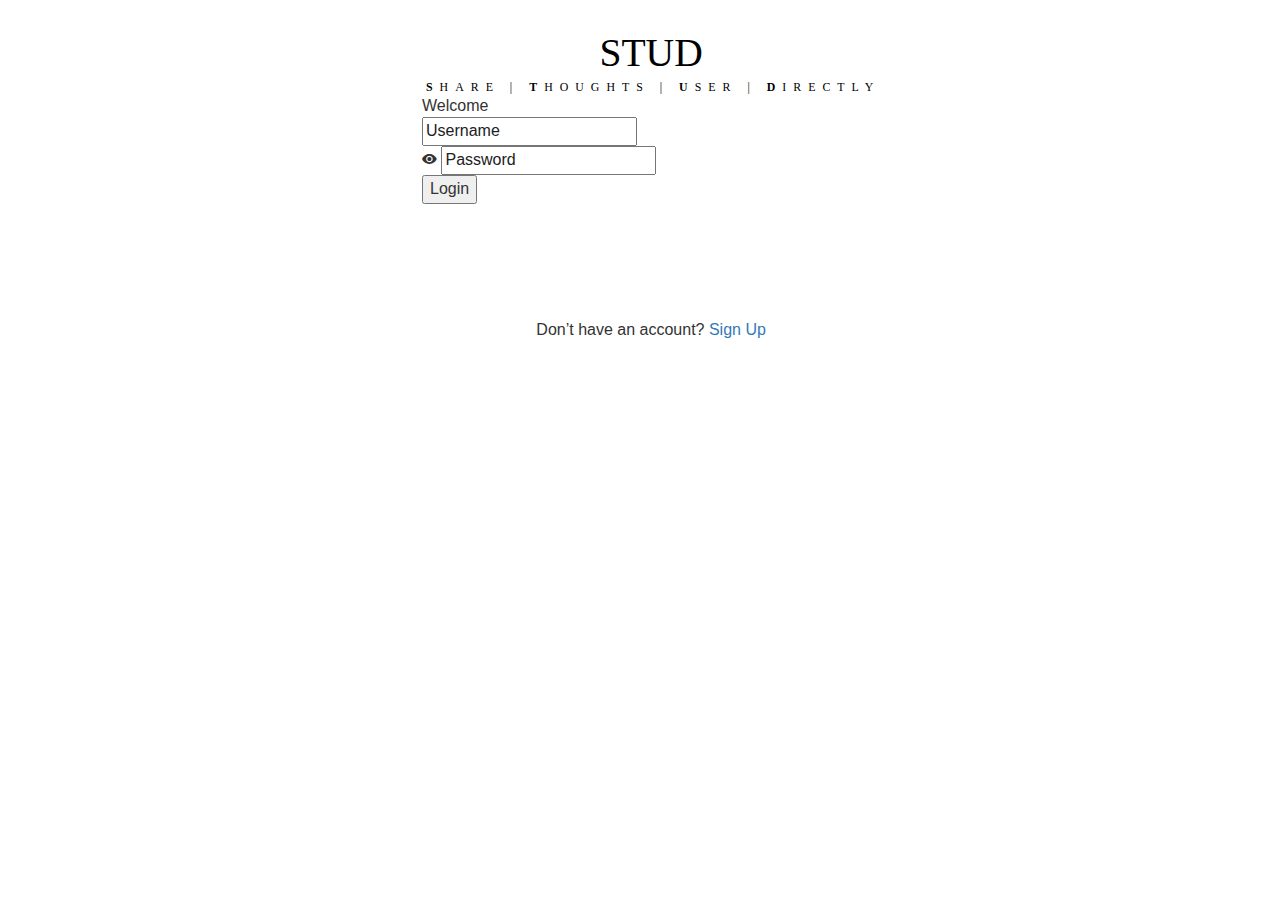
==== index.html @ 96d5c334 "functinality have been made except request handling and chatting" ====
<!DOCTYPE html>
<html lang="en">
<head>
<title>STUD | APPOITMENT | 2019</title>
<meta charset="UTF-8">
<meta name="viewport" content="width=device-width, initial-scale=1">
<link href="css/bootstrap.css" rel="stylesheet" type="text/css" media="all" />
<link href="css/style.css" rel="stylesheet" type="text/css" media="all" />
<link href="css/fasthover.css" rel="stylesheet" type="text/css" media="all" />
<link href="css/popuo-box.css" rel="stylesheet" type="text/css" media="all" />
<link rel="icon" type="image/png" href="images/icons/favicon.ico"/>
<link rel="stylesheet" type="text/css" href="vendor/bootstrap/css/bootstrap.min.css">
<link rel="stylesheet" type="text/css" href="fonts/font-awesome-4.7.0/css/font-awesome.min.css">
<link rel="stylesheet" type="text/css" href="fonts/iconic/css/material-design-iconic-font.min.css">
<link rel="stylesheet" type="text/css" href="vendor/animate/animate.css">
<link rel="stylesheet" type="text/css" href="vendor/css-hamburgers/hamburgers.min.css">
<link rel="stylesheet" type="text/css" href="vendor/animsition/css/animsition.min.css">
<link rel="stylesheet" type="text/css" href="vendor/select2/select2.min.css">
<link rel="stylesheet" type="text/css" href="vendor/daterangepicker/daterangepicker.css">
<link rel="stylesheet" type="text/css" href="css/util.css">
<link rel="stylesheet" type="text/css" href="css/main.css">
</head>
<body>
<div class="header" id="home1">
        <div class="container">
            <div class="w3l_logo">
                <h1 style="text-align: center;"><a href="index.html">STUD<br><span ><b>S</b>HARE | <b>T</b>HOUGHTS | <b>U</b>SER | <b>D</b>IRECTLY</span></a></h1>
	
	<div class="limiter">
		<div class="container-login100">
			<div class="wrap-login100">
				<form class="login100-form validate-form" action="process.php" method="post">
					<span class="login100-form-title p-b-26">
						Welcome
					</span>				
					<div class="wrap-input100 validate-input" >
						<input placeholder="Username" class="input100" type="text" name="u_name">
						
					</div>
					<div class="wrap-input100 validate-input" data-validate="Enter password">
						<span class="btn-show-pass">
							<i class="zmdi zmdi-eye"></i>
						</span>
						<input placeholder="Password" class="input100" type="password" name="password">
						
					</div>
					<div class="container-login100-form-btn">
						<div class="wrap-login100-form-btn">
							<div class="login100-form-bgbtn"></div>
							<button class="login100-form-btn">
								Login
							</button>
						</div>
					</div>
					
					<div class="text-center p-t-115">
						<span class="txt1">
							Don’t have an account?
						</span>

						<a class="txt2" href="register.php">
							Sign Up
						</a>
					</div>
				</form>
			</div>
		</div>
	</div>
	<div id="dropDownSelect1"></div>
	<script src="vendor/jquery/jquery-3.2.1.min.js"></script>
	<script src="vendor/animsition/js/animsition.min.js"></script>
    <script src="vendor/bootstrap/js/popper.js"></script>
	<script src="vendor/bootstrap/js/bootstrap.min.js"></script>
	<script src="vendor/select2/select2.min.js"></script>
	<script src="vendor/daterangepicker/moment.min.js"></script>
	<script src="vendor/daterangepicker/daterangepicker.js"></script>
	<script src="vendor/countdowntime/countdowntime.js"></script>
	<script src="js/main.js"></script>
</div></div></div>
</body>
</html>
---- css/style.css ----
/*--
Author: W3layouts
Author URL: http://w3layouts.com
License: Creative Commons Attribution 3.0 Unported
License URL: http://creativecommons.org/licenses/by/3.0/
--*/
html, body{
    font-size: 100%;
	background:	#fff;
	font-family:'Open Sans', sans-serif;
}
p{
	margin:0;
	font-size:14px;
}
h1,h2,h3,h4,h5,h6{
	font-family: 'Glegoo', serif;
	margin:0;
}
ul,label{
	margin:0;
	padding:0;
}
body a:hover{
	text-decoration:none;
}
/*-- header --*/
input[type="submit"],.panel-body ul li a,.checkout-right-basket a,.additional_info_sub_grid_right a,.panel_bottom li a,.panel-title a,.breadcrumb_dress ul li a,.multi-column-dropdown li a,.footer-copy p a,.w3_footer_grid ul li a,.agileinfo_banner_bottom1_grid_left a,.navbar-default .navbar-nav > li > a,.simpleCart_shelfItem p a,.agile_ecommerce_tab_left h5 a,.w3_hs_bottom ul li a,.team-bottom a{
	transition:.5s ease-in-out;
	-webkit-transition:.5s ease-in-out;
	-moz-transition:.5s ease-in-out;
	-o-transition:.5s ease-in-out;
}
.header {
    padding: 2em 0 0;
}
.w3l_login{
	float:left;
}
.w3l_logo{
	float:left;
	margin-left:22em;
}
.w3l_logo h1 a{
	font-size:1.1em;
	color:#000;
	text-decoration:none;
}
.w3l_logo h1 a span {
    display: block;
    font-size: .3em;
    text-transform: capitalize;
    letter-spacing: 7px;
    padding-left: 4px;
    text-align: center;
    margin-top: 0.5em;
}
.w3l_login a {
    font-size: .8em;
    color: #3c43a4;
    width: 50px;
    height: 50px;
    display: block;
    text-align: center;
    border: 1px solid #3c43a4;
	margin-top: 0.5em;
}
.w3l_login a span{
	top:1.3em;
}
a.act {
    color:#ff5063 !important;
}
/*-- search --*/
.search{
	position: relative;
    display: inline-block;
    float: left;
    margin:0.8em 0 0 8em;
}
label.icon-search {
    color: #212121;
	cursor: pointer;
}
.search_form{
	position:absolute;
	z-index:9999;
	right:0;
	top:15px;
	overflow: hidden;
	width: 20px;
	height:0px;
	background:#212121;
	transition: height 0.2s ease-out 0.5s , top 0.2s ease-out 0.5s, padding 0.2s ease-out 0.5s, width 0.3s ease-out 0.2s;
	-webkit-transition: height 0.2s ease-out 0.5s , top 0.2s ease-out 0.5s, padding 0.2s ease-out 0.5s, width 0.3s ease-out 0.2s;
}
.search_form form{
	opacity:0;
	transition:all 0.3s ease-out;
	-webkit-transition:all 0.3s ease-out;
}
.search_form input[type='text']{
	width: 380px;
    padding: 10px;
    outline: none;
    font-size: 14px;
    color:#fff;
    border: 1px solid #999;
    background: none;
}
.search_form input[type='text']::-webkit-input-placeholder{
	color:#fff !important;
}
.search_form input[type='submit']{
    outline: none;
    background: none;
    display: inline-block;
    color: #fff;
    font-size: 14px;
    border: 1px solid #999;
    text-transform: uppercase;
    padding: 10px 28px;
}
.search_form input[type='submit']:hover{
	background:#fff;
	border:1px solid #fff;
	color:#212121;
}
.search_box{
	visibility: hidden;
}
.search_box:checked~.search_form{
    width: 500px;
    height: 62px;
    padding: 10px;
    top: 44px;
	transition: height 0.2s ease-out, top 0.2s ease-out, padding 0.2s ease-out, 0.3s width ease-out 0.2s;
	-webkit-transition: height 0.2s ease-out, top 0.2s ease-out, padding 0.2s ease-out, 0.3s width ease-out 0.2s;
}
.search_box:checked~.search_form form{
	opacity:1;
	transition:0.3s all ease-out 0.5s;
	-webkit-transition:0.3s all ease-out 0.5s;
}
label.icon-search span {
    color: #ff5063;
    border: 1px solid;
    padding: .6em;
}
/*-- //search --*/
.box_1 {
	float: right;
	margin-top: 10px;
}
.box_1 a {
  color:#3c43a4;
  font-size: 1em;
  margin: 0;
}
.total {
  display: inline-block;
  vertical-align: middle;
}
.box_1 a img {
  margin: 3px 0 0 0px;
}
.box_1 p {
	margin: 0;
    color: #999;
    font-size: 14px;
}
a.simpleCart_empty {
	color:#212121;
    font-size: 13px;
    text-decoration: none;
    text-align: right;
    display: block;
}
.w3view-cart {
    background: #ff5063;
    border: none;
    -o-border-radius: 7%;
    -ms-border-radius: 7%;
    -moz-border-radius: 7%;
    -webkit-border-radius: 7%;
    border-radius: 7%;
    width: 50px;
    height: 44px;
    text-align: center;
    outline: none;
    position: fixed;
    right: 14%;
	z-index: 999
}
.w3view-cart i.fa {
    font-size: 1.8em;
    color: #ffffff;
    vertical-align: middle;
}
/*-- //header --*/ 
/*-- cart-css --*/ 
#w3lssbmincart form {
    position: relative;
    padding: 1em;
    background: #fbfbfb;
	-webkit-border-radius: 4px;
	-moz-border-radius: 4px;
	-o-border-radius: 4px;
	-ms-border-radius: 4px;
    border-radius: 4px;
    color: #333;
	-webkit-box-shadow: 0px 0px 5px 2px #9a9a9a;
	-moz-box-shadow: 0px 0px 5px 2px #9a9a9a;
	-o-box-shadow: 0px 0px 5px 2px #9a9a9a;
	-ms-box-shadow: 0px 0px 5px 2px #9a9a9a;
    box-shadow: 0px 0px 5px 2px #9a9a9a;
}
#w3lssbmincart form  ul {
    overflow-y: scroll;
    max-height: 300px;
}
#w3lssbmincart {
    display: none;
    position: fixed;
    left: 68%;
    top:16%;
	width: 420px;
} 
.sbmincart-showing #w3lssbmincart {
    display: block;
    z-index: 9999; 
    -webkit-animation: zoomIn .3s ease;
	-moz-animation: zoomIn .3s ease;
	-o-animation: zoomIn .3s ease;
	-ms-animation: zoomIn .3s ease;
	animation: zoomIn .3s ease;
}
#w3lssbmincart form.sbmincart-empty {    font-size: 16px;    font-weight: bold;}
#w3lssbmincart ul {    clear: both;    float: left;    width: 100%;    margin: 5px 0 20px;    padding: 1em;    list-style-type: none;    background: #fff;    border: 1px solid #ccc;    border-radius: 4px;    box-shadow: 1px 1px 3px rgba(0, 0, 0, 0.2);}
#w3lssbmincart .sbmincart-empty ul {    display: none;}
#w3lssbmincart .sbmincart-closer {
    float: right;
    margin:-8px -10px 0;
    padding: 0 10px;
    background: 0;
    border: 0;
    font-size: 25px;
    cursor: pointer;
    font-weight: bold;
    outline: none;
}
#w3lssbmincart .sbmincart-item {
    clear: left;
    padding: 7px 0;
    min-height: 35px;
	font-size: 0.85em;
}
#w3lssbmincart .sbmincart-item + .sbmincart-item {    border-top: 1px solid #f2f2f2;}
#w3lssbmincart .sbmincart-item a {    color: #333;    text-decoration: none;}
#w3lssbmincart .sbmincart-details-name {    float: left;    width: 62%;}
#w3lssbmincart .sbmincart-details-quantity {    float: left;    width: 15%;}
#w3lssbmincart .sbmincart-details-remove {    float: left;    width: 7%;}
#w3lssbmincart .sbmincart-details-price {    float: left;    width: 16%;    text-align: right;}
#w3lssbmincart .sbmincart-attributes {
    margin: 0;
    padding: 0;
    background: transparent;
    border: 0;
    border-radius: 0;
    box-shadow: none;
    color: #999;
    font-size: 12px;
    line-height: 22px;
    overflow: inherit;
    height: inherit;
}
#w3lssbmincart .sbmincart-attributes li {    display: inline;}
#w3lssbmincart .sbmincart-attributes li:after {    content: ",";}
#w3lssbmincart .sbmincart-attributes li:last-child:after {    content: "";}
#w3lssbmincart .sbmincart-quantity {    width: 30px;    height: 18px;    padding: 2px 4px;    border: 1px solid #ccc;    border-radius: 4px;    box-shadow: inset 0 1px 1px rgba(0, 0, 0, 0.075);    font-size: 13px;    text-align: right;    transition: border linear 0.2s, box-shadow linear 0.2s;    -webkit-transition: border linear 0.2s, box-shadow linear 0.2s;    -moz-transition: border linear 0.2s, box-shadow linear 0.2s;}
#w3lssbmincart .sbmincart-quantity:hover {    border-color: #0078C1;}
#w3lssbmincart .sbmincart-quantity:focus {    border-color: #0078C1;    outline: 0;    box-shadow: inset 0 1px 1px rgba(0, 0, 0, 0.075), 0 0 3px rgba(0, 120, 193, 0.4);}
#w3lssbmincart .sbmincart-remove {    width: 18px;    height: 19px;    margin: 2px 0 0;    padding: 0;    background: #b7b7b7;    border: 1px solid #a3a3a3;    border-radius: 3px;    color: #fff;    font-size: 13px;    opacity: 0.70;    cursor: pointer;}
#w3lssbmincart .sbmincart-remove:hover {    opacity: 1;}
#w3lssbmincart .sbmincart-footer {
    clear: left;
    text-align: center;
	margin-right: 1.5em;
    position: relative;
}
p.sbmincart-empty-text {
    color: #f44336;
    font-weight: 500;
}
#w3lssbmincart .sbmincart-subtotal {
    bottom: 3px;
    padding-left: 0;
    font-size: 16px;
    font-weight: bold;
    display: block;
    text-align: left;
}
#w3lssbmincart .sbmincart-submit {
    margin-right: 6px;
    padding: 0;
    border: none;
    color: #ff5063;
    background: none;
    outline: none;
    font-size: 0.9em;
    font-weight: 700;
    position: absolute;
    text-transform: uppercase;
    right: 0;
    top: 0;
} 
/* Let's get this party started */
#w3lssbmincart form  ul::-webkit-scrollbar {
    width: 5px;
} 
/* Track */
#w3lssbmincart form  ul::-webkit-scrollbar-track { 
	-webkit-box-shadow: inset 0 0 6px #999; 
	-moz-box-shadow: inset 0 0 6px #999;
	-o-box-shadow: inset 0 0 6px #999;
	-ms-box-shadow: inset 0 0 6px #999; 
	box-shadow: inset 0 0 6px #999; 
	-webkit-border-radius: 10px;
	-moz-border-radius: 10px;
	-o-border-radius: 10px;
	-ms-border-radius: 10px;
	border-radius: 10px;
} 
/* Handle */
#w3lssbmincart form  ul::-webkit-scrollbar-thumb {
    -webkit-border-radius: 10px;
	-moz-border-radius: 10px;
	-o-border-radius: 10px;
	-ms-border-radius: 10px;
    border-radius: 10px;
    background: #3c43a4; 
	-moz-box-shadow: inset 0 0 6px #3c43a4;
	-o-box-shadow: inset 0 0 6px #3c43a4; 
	-ms-box-shadow: inset 0 0 6px #3c43a4; 
    -webkit-box-shadow: inset 0 0 6px #3c43a4;
	box-shadow: inset 0 0 6px #3c43a4; 	
} 
/*-- //cart-css --*/ 
/*-- navigation --*/
.navbar-default .navbar-nav > li > a {
    color: #fff;
	-webkit-transition:.5s all;
	-moz-transition:.5s all; 
	transition:.5s all;
}
.navbar-default .navbar-nav > .active > a, .navbar-default .navbar-nav > .active > a:hover, .navbar-default .navbar-nav > .active > a:focus {
    background-color: transparent;
}
.navbar-default .navbar-collapse, .navbar-default .navbar-form {
    border: none;
}
.nav .open > a, .nav .open > a:hover, .nav .open > a:focus {
    color: #d8703f;
}
.navbar-default .navbar-nav > li > a:focus {
    color: #ff5063 !important;
}
.navbar-default {
    background: none;
    border: none;
}
.navbar-collapse {
    padding: 0;
}
ul.multi-column-dropdown h6 {
    font-size: 1.5em; 
    color:#3c43a4;
    margin: 0 0 1em;
    padding-bottom: 1em;
    border-bottom: 1px solid #E4E4E4;
    text-transform: capitalize;
}
.multi-column-dropdown li {
    list-style-type: none;
    margin: 7px 0;
}
.multi-column-dropdown li a {
    display: block;
    clear: both;
    line-height: 1.428571429;
    color: #999 !important;
    white-space: normal;
	font-weight:500 !important;
	text-decoration:none;
}
.multi-column-dropdown li a:hover{
	color:#212121 !important;
}
.multi-column-dropdown li a span {
    margin-left: 1em;
    padding: .1em .5em;
    background:#ff5063;
    color: #fff;
}
.multi-column-dropdown li a i {
    font-size: 1.1em;
    font-style: normal;
    color: #fff;
    text-transform: uppercase;
    margin: 3em 0 0;
    display: block;
    padding: .4em .5em;
    background: #3c43a4;
    text-align: center;
}
.dropdown-menu.columns-3 {
    min-width:900px;
    padding: 30px 30px;
	left: -130%;
}
.nav .open > a, .nav .open > a:hover, .nav .open > a:focus {
    background: none;
    border: none;
}
.navbar-default .navbar-nav > .open > a, .navbar-default .navbar-nav > .open > a:hover, .navbar-default .navbar-nav > .open > a:focus {
    background-color: transparent;
/*-- agileits --*/
} 
.nav > li > a:hover, .nav > li > a:focus {
    background: none;
}
.navbar-nav > li > a {
    padding: 29px 18px 0;
}
.navbar-nav > li > a {
    padding: 20px 30px;
    font-size: 14px;
    text-transform: uppercase;
    letter-spacing: 2px;
}
.navbar-default .navbar-nav > li > a:hover, .navbar-default .navbar-nav > li > a:focus {
    color:#ff5063;
}
.navbar {
    margin-bottom: 0;
	z-index: 100;
}
.navigation {
    margin: 2em 0 0;
	text-align:center;
	background:#000;
}
.navbar-nav {
    float: none;
}
.navbar-nav > li:nth-child(1) {
    margin-left: 12em;
} 
.w3ls_products_pos h4 {
    font-size: 2em;
    text-align: right;
    margin-bottom: 1em;
}
.w3ls_products_pos h4 i {
    margin: .5em 0 0;
    text-align: left;
    padding-left: 0.3em;
    color: #ff5063;
}
li.w3pages .dropdown-menu > li > a {
    color: #999;
    font-size: .9em;
    padding: 5px 25px;
	text-transform: uppercase;
}
li.w3pages ul.dropdown-menu {
    min-width: inherit;
    left: 3%;
}
li.w3pages .dropdown-menu > li > a:hover{
    color: #000; 
}
.navbar-default .navbar-nav > .open > a, .navbar-default .navbar-nav > .open > a:hover, .navbar-default .navbar-nav > .open > a:focus {
    color: #ff5063; 
}
/*-- //navigation --*/
/*-- banner --*/
.banner{
	background:url(../images/b1.jpg) no-repeat center 0px; 
	background-size:cover;
	-webkit-background-size:cover;
	-moz-background-size:cover;
	-o-background-size:cover;
	-ms-background-size:cover;
	min-height:700px;
} 
.banner.banner10{
	min-height:300px;
}
.banner.banner1,.banner.banner2,.banner.banner3{
	min-height:400px;
}
.banner1 h2,.banner10 h2{
	color: #fff;
    font-size: 3em;
    text-align: center;
    padding: 2.5em 0 0;
	text-align: left;
}
.banner.banner1{
	background:url(../images/bg1.jpg) no-repeat center;
	background-size:cover;
	-webkit-background-size:cover;
	-moz-background-size:cover;
	-o-background-size:cover;
	-ms-background-size:cover; 
}
.banner.banner2{
	background:url(../images/bg2.jpg) no-repeat center;
	background-size:cover;
	-webkit-background-size:cover;
	-moz-background-size:cover;
	-o-background-size:cover;
	-ms-background-size:cover;
}
.banner.banner3{
	background:url(../images/bg3.jpg) no-repeat center;
	background-size:cover;
	-webkit-background-size:cover;
	-moz-background-size:cover;
	-o-background-size:cover;
	-ms-background-size:cover;
}
/*-- agileits --*/ 
.banner h3{
	font-size: 2em;
    color:#fff;
    transform: rotate(-90deg);
    -webkit-transform: rotate(-90deg);
    -moz-transform: rotate(-90deg);
    -o-transform: rotate(-90deg);
    -ms-transform: rotate(-90deg);
    text-transform: uppercase;
    width: 45%;
    margin: 9em 0 0;
	padding: 1em .5em;
    background:rgba(33, 33, 33, 0.85);
}
.banner h3 span{
	display: block;
    color:#ff5063;
    margin: 1em 0 0 2em;
	position:relative;
}
.banner h3 span:after{
	content: '';
    background: #fff;
    height: 1px;
    width: 25%;
    position: absolute;
    bottom: 45%;
    left: 72%;
}
/*-- //banner --*/
/*-- banner-bottom --*/
.banner-bottom,.team,.checkout,.additional_info,.team-bottom,.single,.mail,.special-deals,.about,.faq,.typo,.new-products,.banner-bottom1,.top-brands,.mobiles,.w3l_related_products{
	padding:5em 0;
}
.modal-body iframe {
    width: 100%;
    min-height:400px;
    border: none;
}
.video-img {
    background: url(../images/2.jpg)no-repeat right center;
    -webkit-background-size: cover;
    background-size: cover;
    -moz-background-size: cover;
	-o-background-size: cover;
	-ms-background-size: cover;
	min-height: 455px;
}
.video-img a {
    display: inline-block;
    margin:11em 0em 0 12em;
	outline:none;
}
.video-img a span.glyphicon {
    font-size: 2em;
    color: #FFFFFF;
    border: 4px solid #fff;
    -webkit-border-radius: 50%;
    border-radius: 50%;
    -moz-border-radius: 50%;
    padding: 0.55em 0.7em;
    width: 80px;
    height: 80px;
}
/*--banner-modal--*/
.modal-open .modal {
    background: rgba(0, 0, 0, 0.48);
}
.modal.bnr-modal {
	padding: 0 1em !important;
}
.modal-body {
    padding:0em 2em 2em;
}
.modal-dialog {
    margin: 6em auto 0;
}
.modal-header {
    border: none;
    min-height: 2.5em;
    padding:0em 1em 0;
}
.modal button.close {
    color: #ff5063;
    opacity: 1;
    font-size: 2em;
    outline: none;
    text-align: right;
    width: 100%;
    margin-top: 6px;
}
.modal-body p {
    margin-top: 1em;
    font-size: 1em;
    font-weight: 400;
}
.nav-tabs > li > a {
    font-size: 1em;
    color: #212121;
    font-family: 'Glegoo', serif;
    text-transform: uppercase;
    letter-spacing: 1px;
	border-radius: 0;
	border:none;
	border-bottom: 1px solid #3c43a4;
	margin: 0;
}
.nav-tabs > li.active > a, .nav-tabs > li.active > a:hover, .nav-tabs > li.active > a:focus {
    background-color:#3c43a4;
	color:#fff; 
	border: none;
    border-bottom: 1px solid #3c43a4;
} 
.nav-tabs > li > a:hover {
    border-bottom: 1px solid #3c43a4;
    color: #3c43a4;
}
.nav-tabs{
    border:none;
    color: #3c43a4;
}
.agile_ecommerce_tab_left {
    padding-left: 0;
	text-align: center;
}
.agile_ecommerce_tabs {
    padding: 2em 0 0;
}
.agile_ecommerce_tab_left h5{
	margin:2em 0 0;
}
.agile_ecommerce_tab_left h5 a {
    font-size: 1.2em;
    color: #ff5063;
    text-decoration: none;
    font-weight: 700;
	-webkit-transition:.5s all;
	-moz-transition:.5s all;
	-o-transition:.5s all;
	transition:.5s all;
}
.agile_ecommerce_tab_left h5 a:hover{
	color:#3c43a4;
}
.simpleCart_shelfItem p{
	font-size: 1.2em;
    color: #212121;
    margin: 0.5em 0 1em;
    font-weight: 600;
}
.simpleCart_shelfItem p span{
	color: #999;
    font-size: .8em;
    text-decoration: line-through;
    padding-right: 1em;
    font-weight: 300;
}
.agile_ecommerce_tab_left p i{
	font-style:normal;
}
.simpleCart_shelfItem button.w3ls-cart {
    font-size: 14px;
    color: #000;
    margin: 0;
    text-decoration: none;
    text-transform: capitalize;
    padding: .5em 1.5em;
    border: 1px solid #c1c1c1;
    border-radius: 5px;
    background: transparent;
    outline: none;
	-webkit-transition:.5s all;
	-moz-transition:.5s all;
	transition:.5s all;
}
.simpleCart_shelfItem button.w3ls-cart:hover{
	background:#3c43a4;
	color:#fff;
	border:1px solid #3c43a4;
}
/*-- image-hover --*/
.w3_hs_bottom{
	position: absolute;
    width: 100%;
    height: 100%;
    background: rgba(0, 0, 0, 0.25);
    opacity: 0;
    top: 0%;
    left: 0%;
    z-index:200;
	-ms-filter: "progid: DXImageTransform.Microsoft.Alpha(Opacity=0)";
    filter: alpha(opacity=0);
    -webkit-transform: translate(460px, -100px) rotate(180deg);
    -moz-transform: translate(460px, -100px) rotate(180deg);
    -o-transform: translate(460px, -100px) rotate(180deg);
    -ms-transform: translate(460px, -100px) rotate(180deg);
    transform: translate(460px, -100px) rotate(180deg);
    -webkit-transition: all 0.2s 0.4s ease-in-out;
    -moz-transition: all 0.2s 0.4s ease-in-out;
    -o-transition: all 0.2s 0.4s ease-in-out;
    -ms-transition: all 0.2s 0.4s ease-in-out;
    transition: all 0.2s 0.4s ease-in-out;
}
.w3_hs_bottom ul,.flex_ecommerce{
	padding:6em 0 0;
	-webkit-transform: translateY(-200px);
    -moz-transform: translateY(-200px);
    -o-transform: translateY(-200px);
    -ms-transform: translateY(-200px);
    transform: translateY(-200px);
    -webkit-transition: all 0.2s ease-in-out;
    -moz-transition: all 0.2s ease-in-out;
    -o-transition: all 0.2s ease-in-out;
    -ms-transition: all 0.2s ease-in-out;
    transition: all 0.2s ease-in-out;
}
.agile_ecommerce_tab_left:hover .w3_hs_bottom ul,.w3l_related_products_grid:hover .flex_ecommerce{
    -webkit-transform: translateY(0px);
    -moz-transform: translateY(0px);
    -o-transform: translateY(0px);
    -ms-transform: translateY(0px);
    transform: translateY(0px);
    -webkit-transition-delay: 0.3s;
    -moz-transition-delay: 0.3s;
    -o-transition-delay: 0.3s;
    -ms-transition-delay: 0.3s;
    transition-delay: 0.3s;
}
.w3_hs_bottom ul li{
	display:inline-block;
}
.w3_hs_bottom ul li a{
	display: block;
}
.w3_hs_bottom ul li a,.flex_ecommerce a{
	font-size:1em;
	color:#212121;
	text-decoration:none;
	padding: .5em;
    background: #fff;
}
.w3_hs_bottom ul li a:hover,.flex_ecommerce a:hover{
	background:#ff5063;
	color:#fff;
}
.agile_ecommerce_tab_left:hover .w3_hs_bottom{
	-ms-filter: "progid: DXImageTransform.Microsoft.Alpha(Opacity=100)";
    filter: alpha(opacity=100);
    opacity: 1;
    -webkit-transition-delay: 0s;
    -moz-transition-delay: 0s;
    -o-transition-delay: 0s;
    -ms-transition-delay: 0s;
    transition-delay: 0s;
    -webkit-transform: translate(0px, 0px);
    -moz-transform: translate(0px, 0px);
    -o-transform: translate(0px, 0px);
    -ms-transform: translate(0px, 0px);
    transform: translate(0px, 0px);
}
.modal-dialog {
    width: 950px;
}
.modal_body_right h4{
	font-size:1.6em;
    color:#ff5063;
    text-transform: capitalize;
}
.modal_body_right p{
	margin:1.5em 0;
	line-height:1.8em;
	color:#999;
	font-size: 14px !important;
}
.modal_body_right_cart p {
    font-size: 1.2em !important;
    color: #212121;
	margin: 0em 0 1em !important;
}
.modal_body_right h5{
	font-size: 1em;
    color: #212121;
    margin: 2em 0 1em;
}
.modal_body_left img {
    width: 100%;
}
/*-- Ratings --*/
.rating-left {
    float: left;
}
.rating-left img {
    margin: .3em 0.1em 0;
}
.rating1 {
    direction:ltr;
	margin-bottom: 2em;
}
.starRating:not(old) {
    display: inline-block;
    height: 18px;
    width:100px;
    overflow: hidden;
}

.starRating:not(old) > input{
  margin-right :-26%;
  opacity      : 0;
}

.starRating:not(old) > label {
    float: right;
    background: url(../images/star.png);
    background-size: contain;
    margin-right: 2px;
}

.starRating:not(old) > label:before{
  content         : '';
  display         : block;
  width           : 18px;
  height          : 18px;
  background      : url(../images/star-.png);
  background-size : contain;
  opacity         : 0;
  transition      : opacity 0.2s linear;
}

.starRating:not(old) > label:hover:before,
.starRating:not(old) > label:hover ~ label:before,
.starRating:not(:hover) > :checked ~ label:before{
  opacity : 1;
}
/*-- //Ratings --*/
.color-quality ul li {
    display: inline-block;
    margin-right: .5em;
}
.color-quality ul li a {
    font-size: 14px;
    color: #999;
    text-decoration: none;
}
.color-quality ul li a span {
    width: 15px;
    height: 15px;
    display: block;
    background: #ff0000;
    margin: 0 auto .5em;
	border-radius: 25px;
	-webkit-border-radius: 25px;
	-moz-border-radius: 25px;
	-o-border-radius: 25px;
	-ms-border-radius: 25px;
}
.color-quality ul li a.brown span {
    background: #00008c;
}
.color-quality ul li a.purple span {
    background: #840084;
}
.color-quality ul li a.gray span {
    background: #ff00ff;
}
/*-- //banner-bottom --*/
/*-- special-deals --*/
.special-deals h2,.new-products h3,.top-brands h3,.w3l_related_products h3,.team h3,.mail h3,h3.agileits-title{
	font-size:2em;
	color:#212121;
	position:relative;
	padding-bottom:1em;
	text-align:center;
}
.new-products h3:before,.top-brands h3:before,.w3l_related_products h3:before{
	content: '';
    position: absolute;
    top: 27%;
    left: 29%;
    background: #ff5063;
    height: 1px;
    width: 10%;
}

.w3agile_special_deals_grids {
    margin: 3em 0 0;
}
.w3agile_special_deals_grid_right,.w3agile_special_deals_grid_left_grid{
	position:relative;
}
.w3agile_special_deals_grid_right_pos{
	position:absolute;
	top: 8%;
    left: 20%;
}
.w3agile_special_deals_grid_right_pos h4,.w3agile_special_deals_grid_right_pos h5{
	text-transform:uppercase;
	font-size:2em;
}
.w3agile_special_deals_grid_right_pos h4{
	color:#ffffff;
}
.w3agile_special_deals_grid_right_pos h4 span{
	font-weight:700;
}
.w3agile_special_deals_grid_right_pos h5{
	font-weight: 700;
    color: #ff5063;
    padding-left: 5em;
    margin: .5em 0 0;
}
.w3agile_special_deals_grid_right_pos h5 span{
	font-weight: 300;
    display: block;
    color:#ffffff;
    padding-left: 2em;
    margin: .5em 0 0.2em;
}
.w3agile_special_deals_grid_left_grid_pos{
	position:absolute;
	top: 50%;
    left: 10%;
}
.w3agile_special_deals_grid_left_grid_pos h4{
	text-transform:uppercase;
	font-size:2em;
	color:#fff;
}
.w3agile_special_deals_grid_left_grid_pos h4 span{
	display:block;
	color:#ff5063;
	margin: .5em 0 0 1em;
}
.w3agile_special_deals_grid_left_grid_pos1{
	position: absolute;
    right: 5%;
    top: 5%;
    width: 100px;
    height: 100px;
    background: #3c43a4;
    border-radius: 50px;
	-webkit-border-radius: 50px;
	-moz-border-radius: 50px;
	-o-border-radius: 50px;
	-ms-border-radius: 50px;
}
.w3agile_special_deals_grid_left_grid_pos1 h5{
	font-size: 1.2em;
    color: #fff;
    text-align: center;
    padding: 1.5em 0 0;
}
.w3agile_special_deals_grid_left_grid_pos1 h5 span{
	display:block;
}
.w3agile_special_deals_grid_left_grid{
	margin:0 0 2em;
}
.w3agile_special_deals_grid_left_grid{
    position: relative;
    overflow: hidden;
}
.w3agile_special_deals_grid_left_grid img {
    -moz-transition: all 1s;
    -o-transition: all 1s;
    -webkit-transition: all 1s;
    transition: all 1s;
    width: 100%;
}
.w3agile_special_deals_grid_left_grid:hover img {
    -moz-transform: scale3d(1.1, 1.1, 1);
    -o-transform: scale3d(1.1, 1.1, 1);
    -ms-transform: scale3d(1.1, 1.1, 1);
    -webkit-transform: scale3d(1.1, 1.1, 1);
    transform: scale3d(1.1, 1.1, 1);
}
.w3agile_special_deals_grid_left_grid1{
	padding:2em 2em 4.3em;
	background:#3c43a4;
	text-align:center;
}
.w3agile_special_deals_grid_left_grid1 img{
	margin:0 auto;
}
.w3agile_special_deals_grid_left_grid1 p{
	margin:1em 0;
	color:#FFF;
	line-height:1.8em;
}
.w3agile_special_deals_grid_left_grid1 h4{
	font-size: 1.1em;
    color: #fff;
    margin: 1em 0 0;
}
/*-- wmuslider --*/
.wmuSlider {
	position: relative;
	overflow: hidden;
}
.wmuSlider .wmuSliderWrapper article img {
	/*--max-width: 100%;
	width: auto;
	height: auto;
	display:block;--*/
}
/* Default Skin */
.wmuSliderPagination {
	z-index: 2;
    position: absolute;
    left: 46%;
    bottom: 10%;
}
ul.wmuSliderPagination {
	padding:0;
}
.wmuSliderPagination li {
	float: left;
	margin: 0 8px 0 0;
	list-style-type: none;
}
.wmuSliderPagination a {
	display: block;
    text-indent: -9999px;
    width: 10px;
    height: 10px;
    background: #fff;
    border-radius: 50px;
    -webkit-border-radius: 50px;
    -moz-border-radius: 50px;
    -o-border-radius: 50px;
	-ms-border-radius: 50px;
}
.wmuSliderPagination a.wmuActive {
	background:#1A1A1A;
    box-shadow: 0px 0px 10px #1A1A1A;
	-webkit-box-shadow: 0px 0px 10px #1A1A1A;
	-moz-box-shadow: 0px 0px 10px #1A1A1A;
	-o-box-shadow: 0px 0px 10px #1A1A1A;
	-ms-box-shadow: 0px 0px 10px #1A1A1A;
}
/* Default Skin */
.wmuGallery .wmuGalleryImage {
	margin-bottom: 10px;
}
.banner-wrap{
	padding:0;
} 
/*-- //wmuslider --*/
/*-- //special-deals --*/
/*-- new-products --*/
.agileinfo_new_products_grids {
    margin: 3em 0 0;
}
.w3_hs_bottom_sub ul {
    padding:9.5em 0 0 !important;
}
.new-products .simpleCart_shelfItem button.w3ls-cart {
    border-color: #717171;
}
.new-products .simpleCart_shelfItem p span {
    color: #383838;  
}
/*-- //new-products --*/
/*-- banner-bottom1 --*/
.agileinfo_banner_bottom1_grid_left{
	background:url(../images/44.jpg) no-repeat 0px 0px;
	background-size:cover;
	-webkit-background-size:cover;
	-moz-background-size:cover;
	-o-background-size:cover;
	-ms-background-size:cover;
}
.agileinfo_banner_bottom1_grid_left,.agileinfo_banner_bottom1_grid_right{
	padding:0;
}
.agileinfo_banner_bottom1_grid_left{
	text-align: right;
	padding: 6em 5em 0 0;
}
.agileinfo_banner_bottom1_grid_left h3{
	font-size: 14px;
    color: #212121;
    text-transform: capitalize;
	margin-bottom:4em;
}
.agileinfo_banner_bottom1_grid_left h3 span{
	display: block;
    font-size: 3em;
    font-weight: 700;
    margin: .5em 1em 0 0;
    color: #ff5063;
}
.agileinfo_banner_bottom1_grid_left h3 span i{
	color:#212121;
}
.agileinfo_banner_bottom1_grid_left a,.team-bottom a{
	text-align: right;
    text-decoration: none;
    text-transform: uppercase;
    font-size: 1em;
    letter-spacing: 2px;
    color: #ff5063;
    background: url(../images/img-sp.png) no-repeat 112px -4px;
    padding: 0 45px 0 0;
}
.agileinfo_banner_bottom1_grid_left a:hover,.team-bottom a:hover{
	color:#212121;
	background:url(../images/img-sp.png) no-repeat 112px -38px;
}
.agileinfo_banner_bottom1_grid_right{
	background:url(../images/45.jpg) no-repeat 0px 0px;
	background-size:cover;
	-webkit-background-size:cover;
	-moz-background-size:cover;
	-o-background-size:cover;
	-ms-background-size:cover;
}
.agileinfo_banner_bottom1_grid_left,.agileinfo_banner_bottom1_grid_right{
	min-height:400px;
}
.agileinfo_banner_bottom1_grid_right{
	text-align:center;
	padding:8em 0 0;
}
.agileinfo_banner_bottom1_grid_right h4{
	padding: .3em .5em;
    color: #fff;
    text-transform: uppercase;
    font-size: 1em;
    letter-spacing: 2px;
    background: #212121;
    width: 20%;
    margin: 0 auto;
	border: 1px solid;
}
/* -- timer -- */
.timer_wrap{
	width:92%;
	margin: 0 auto;
}
#counter {
	height:120px;
	font-size:60px;
	color: #FFF;
	overflow: hidden;
}
.timer{
	border-top:2px ridge #5F5F5F;
	border-bottom:2px ridge #5F5F5F;
}
.timer h4{
	font-size: 14px;
	color: #E5E5E5;
	font-style: normal;
	font-variant: normal;
	font-weight: lighter;
	letter-spacing: 1px;
	margin-top: 20px;
}
.countDays, .countHours, .countMinutes, .countSeconds {
    display:inline-block;
	width: 90px;
    height: 90px;
    background:#3c43a4;
	border-radius: 500px;
	-webkit-border-radius: 500px;
	-moz-border-radius: 500px;
	-o-border-radius: 500px;
}
.points {
	float: left;
	width:40px;
	margin: 0;
	font-size: 44px;
	font-weight: bold;
	text-align: center;
	line-height: 138px;
	text-shadow: none;
	color:#FFF;
    display: none;
}
.boxName {
	float: left;
	width: 100%;
	font-size: 14px;
    color: #fff;
	font-style:italic;
	font-weight: 500;
	clear: both;
	padding: 2px;
}
/* -- //timer -- */
/*-- //banner-bottom1 --*/
.sliderfig {
    margin: 3em 0 0;
}
/*-- newsletter --*/
.newsletter{
	background:#3c43a4;
	padding:3em 0;
}
.w3agile_newsletter_left h3{
	font-size:2em;
	color:#fff;
}
.w3agile_newsletter_left p {
    color: #bfbfbf;
    line-height: 1.8em;
    margin-top: .5em;
    font-weight: 100;
}
.w3agile_newsletter_right {
    margin-top: 0.8em;
}
.w3agile_newsletter_right input[type="email"]{
	outline: none;
    padding: 10px;
    color: #212121;
    font-size: 14px;
    width: 70%;
    background: #fff;
    border:none;
    float: left;
}
.w3agile_newsletter_right input[type="submit"]{
	outline: none;
    padding: 9px 0;
    width: 15%;
    background: url(../images/img-sp.png) no-repeat 26px -65px #ff5063;
    border: none;
	-webkit-transition:.5s all;
	-moz-transition:.5s all;
	transition:.5s all;
}
.w3agile_newsletter_right input[type="submit"]:hover{
    background-color:#212121;
}
/*-- //newsletter --*/
/*-- footer --*/
.footer{
	padding:4em 0;
	background:#fff;
}
.w3_footer_grid h3{
	color: #212121;
    font-size: 1.5em;
    margin-bottom: 2em;
    padding-bottom: .5em;
    position: relative;
    text-transform: uppercase;
}
.w3_footer_grid h3:after{
	content:'';
	background:#3c43a4;
	width:20%;
	height:2px;
	position:absolute;
	bottom:0;
	left:0;
}
.w3_footer_grid p{
	color:#999;
	line-height:1.8em;
	margin-bottom:2em;
}
.w3_footer_grid ul li {
    list-style-type: none;
    margin-bottom: 1em;
    color: #999;
    font-size: 14px;
}
.w3_footer_grid ul.address li i {
    color:#414141;
    border: 1px solid #414141;
    padding: .5em;
    margin-right: 1em;
}
.w3_footer_grid ul.address li span {
    display: block;
    margin-left: 3em;
}
.w3_footer_grid ul li a {
    color: #999;
    text-decoration: none;
}
.w3_footer_grid ul li a:hover {
	color:#212121;
}
.w3_footer_grid ul.info li a {
    padding-left:2.2em;
    background: url(../images/img-sp.png) no-repeat -6px -98px;
}
.w3_footer_grid h4{
	margin:2em 0 1em;
	font-size:1.2em;
	color:#3c43a4;
}
/*-- social-buttons --*/
.agileits_social_button ul li{
	display:inline-block;
	margin: 0 !important;
}
.agileits_social_button ul li a{
	background: url(../images/img-sp.png) no-repeat 1px -130px #414141;
    display: block;
    width: 35px;
    height: 35px;
	-webkit-transition:.5s all;
	-moz-transition:.5s all;
	-o-transition:.5s all;
	-ms-transition:.5s all;
	transition:.5s all;
} 
.agileits_social_button ul li a.twitter{
	background-position:-41px -130px; 
} 
.agileits_social_button ul li a.google{
	background-position:-81px -130px; 
} 
.agileits_social_button ul li a.pinterest{
	background-position:-123px -130px; 
}
.agileits_social_button ul li a:hover {
    background-color: #3c43a4;
    display: block;
	-webkit-border-radius: 50%;
	-moz-border-radius: 50%;  
	border-radius: 50%;
}
.footer-copy1 {
    position: relative;
    padding: 2em 0 0;
    border-bottom: 1px solid #d6d6d6;
}
.footer-copy-pos {
    position: absolute;
    right: 12%;
    bottom: -75%;
    width: 50px;
    height: 50px;
    border: 3px solid #ff5063;
    border-radius: 25px;
    -webkit-border-radius: 25px;
    -moz-border-radius: 25px;
    -o-border-radius: 25px;
    -ms-border-radius: 25px;
    box-shadow: 0px 0px 5px 0px #ff5063;
	-webkit-transition:.5s all;
	-moz-transition:.5s all; 
	transition:.5s all;
	
}
.footer-copy-pos:hover {
    box-shadow: 0px 0px 30px 5px #ff5063;
}
.footer-copy p{
	margin:4em 0 0;
	text-align:center;
	color:#999;
	line-height:1.8em;
}
.footer-copy p a{
	color:#3c43a4;
	text-decoration:none;
}
.footer-copy p a:hover{
	color:#999;
}
/*-- //footer --*/
/*-- login --*/
/*-- sap --*/
.sap_tabs {
  margin: 0 auto;
  -webkit-appearance: none;
}
.resp-tab-item{ 
	color: #212121;
    font-size:1em;
    text-transform: uppercase;
	cursor: pointer;
	padding:5px 30px;
	margin:5px;
	display: inline-block;
	list-style: none;
	outline: none;
	border:1px solid;
	-webkit-transition: all 0.3s ease-out;
	-moz-transition: all 0.3s ease-out;
	-ms-transition: all 0.3s ease-out;
	-o-transition: all 0.3s ease-out;
	transition: all 0.3s ease-out;
	-webkit-appearance: none;
}
.resp-tab-item:hover {
	background-color:transparent;
	text-shadow: none;
    color: #3c43a4;
}
.resp-tab-active,.resp-tab-active:hover {
    border-color:#3c43a4;
	text-shadow: none;
    color: #fff;
	background:#3c43a4;
}
h2.resp-accordion {
	cursor: pointer;
	padding: 5px;
	display: none;
}
.resp-tab-content {
  display: none;
}
.resp-content-active, .resp-accordion-active {
   display: block;
}
/*-- //sap --*/
.modal-body-sub {
    padding: 3em !important;
}
.modal-title {
    font-size: 1.5em;
    color: #212121;
    padding-left: 1.5em;
}
.register input[type="text"],.register input[type="email"],.register input[type="password"]{
	outline:none;
	border:1px solid #DFDFDF;
	background:#f5f5f5;
	padding:10px;
	color:#212121;
	width:100%;
	font-size:14px;
}
.register input[type="password"],.register input[type="email"]{
	margin:1em 0 0;
}
div#horizontalTab ul {
    padding-bottom: 1.5em;
}
::-webkit-input-placeholder{
	color:#212121 !important;
}
.register input[type="submit"]{
	outline:none;
	border:none;
	background:#212121;
	padding:10px 0;
	color:#fff;
	width:40%;
	font-size:1em;
	text-transform:uppercase;
	margin:2em 0 0;
}
.register input[type="submit"]:hover{
	background:#3c43a4;
}
div#OR {
    height: 30px;
    width: 30px;
    border: 1px solid #C2C2C2;
    border-radius: 50%;
    font-weight: bold;
    line-height: 28px;
    text-align: center;
    font-size: 12px;
    position: absolute;
    right: -16px;
    top: 40%;
    background: #FFFFFF;
}
h3.other-nw {
    font-size: 1.2em;
    color: #212121;
    text-align: right;
    margin:1em 0 4em;
}
/* ---------- SOCIAL ---------- */

.social {
	position: relative;
    height: 3em;
    width: 13.5em;
    margin: 0 auto;
}

.social li {
	display: block;
    height: 3em;
    line-height: 3em;
    margin: 0.8em;
    position: absolute;
    -webkit-transition: -webkit-transform .7s;
    -moz-transition: -moz-transform .7s;
    -ms-transition: -ms-transform .7s;
    -o-transition: -o-transform .7s;
    transition: transform .7s;
    -webkit-transform: rotate(45deg);
    -moz-transform: rotate(45deg);
    -ms-transform: rotate(45deg);
    -o-transform: rotate(45deg);
    transform: rotate(45deg);
    text-align: center;
    width: 3em;
} 
.social a {
	color: #fffdf0;
    display: block;
    height: 3em;
    line-height: 3em;
    text-align: center;
    -webkit-transform: rotate(-45deg);
    -moz-transform: rotate(-45deg);
    -ms-transform: rotate(-45deg);
    -o-transform: rotate(-45deg);
    transform: rotate(-45deg);
    width: 3em;
} 
.social li:hover {
	-webkit-transform: scale(1.15) rotate(45deg);
	-moz-transform: scale(1.15) rotate(45deg);
	-ms-transform: scale(1.15) rotate(45deg);
	-o-transform: scale(1.15) rotate(45deg);
	transform: scale(1.15) rotate(45deg);
} 
.social_facebook {
	background: #3b5998;
	left: 0;
	top: 0%;
}
.entypo-facebook:before {
    content: " ";
    background: url(../images/img-sp.png) no-repeat 7px -125px;
    display: block;
    width: 3em;
    height: 3em;
}
.social_twitter{
	background: #55acee;
	top: 0%;
	left: 50%;
}
.entypo-twitter:before {
    content: " ";
    background:url(../images/img-sp.png) no-repeat -35px -125px;
    display: block;
    width: 3em;
    height: 3em;
}
.social_dribbble {
	background: #dc4e41;
	left: 25%;
	bottom: 0;
}
.entypo-dribbble:before {
    content: " ";
    background:url(../images/img-sp.png) no-repeat -74px -125px;
    display: block;
    width: 3em;
    height: 3em;
}
.social_behance {
	background: #bd081c;
	bottom: 0;
	left: 75%;
}
.entypo-behance:before {
    content: " ";
    background:url(../images/img-sp.png) no-repeat -117px -125px;
    display: block;
    width: 3em;
    height: 3em;
}
/*-- //login --*/
/*-- breadcrumb --*/
.breadcrumb_dress {
    background: #e7e5e6;
    padding: .5em 0;
    text-align: center;
	-webkit-box-shadow: 0px 1px 5px #555;
	-moz-box-shadow: 0px 1px 5px #555;
	-o-box-shadow: 0px 1px 5px #555;
	-ms-box-shadow: 0px 1px 5px #555;
    box-shadow: 0px 1px 5px #555;
}
.breadcrumb_dress ul li{
	display:inline-block;
	color:#333;
	font-size:14px;
}
.breadcrumb_dress ul li a{
	color:#3c43a4;
	text-decoration:none;
}
.breadcrumb_dress ul li a:hover{
	color:#333;
}
.breadcrumb_dress ul li a span {
    padding-right: 1em;
}
.breadcrumb_dress ul li i{
    padding:0 1em;
}
/*-- //breadcrumb --*/
/*-- mobiles --*/
.banner1 h2,.banner2 h2,.banner3 h2 {
    font-size: 2em;
    text-transform: uppercase;
    color:#ffffff;
    line-height: 1.5em;
    padding: 3.5em 0 0 4em;
    font-family: 'Open Sans', sans-serif;
    letter-spacing: 4px;
}
.banner1 h2 span,.banner2 h2 span,.banner3 h2 span,.banner4 h2 span,.banner5 h2 span,.banner6 h2 span,.banner7 h2 span,.banner8 h2 span,.banner9 h2 span{
	display: block;
    margin: .5em 0 0.5em 7em;
    color:#ff5063;
}
.new-products {
    background:#f3f3f3;
}
.w3ls_mobiles_grid_left_grid h3{
	font-size: 1.5em;
    color: #212121;
    padding-left: 2em;
    position: relative;
	margin-bottom: 1em;
}
.w3ls_mobiles_grid_left_grid h3:before{
	content:'';
	background:#3c43a4;
	width:10%;
	height:1px;
	position:absolute;
	top:50%;
	left:0%;
}
.pa_italic i {
    left: -1em;
}
.pa_italic span {
    display: none;
}
.collapsed span {
    display: inline-block;
    left: -1em;
}
.collapsed i {
    display: none;
}
.panel-heading {
    padding:5px 15px;
}
.panel-title,.panel_bottom li a{
    font-size: 1em;
    color:#3c43a4;
    text-transform: capitalize;
	text-decoration: none;
}
.panel_bottom li a{
	font-family: 'Glegoo', serif;
	font-size: .96em !important;
}
.panel_bottom li a:hover,.panel-title a:hover{	
	color:#212121;
}
.panel-default {
    border-color: #FFF;
}
.panel-default > .panel-heading {
    border-color: #FFF;
	color:#212121;
    background-color: #fff;
}
.panel-body {
    padding:1em 0em 0 2em;
}
.panel_bottom li{
	list-style-type:none;
	margin-bottom: 1em;
}
.panel-body ul li,.ecommerce_size ul li{
	list-style-type: none;
    margin-bottom: 1em;
    padding-left: 1.5em;
    background: url(../images/img-sp.png) no-repeat -13px -172px;
}
.panel-body ul li a{
    font-size: 14px;
    color: #999;
	text-decoration:none;
}
.panel-body ul li a:hover{
	color:#212121;
}
a.pa_italic label {
    cursor: pointer;
	font-weight:500;
}
.panel-default > .panel-heading + .panel-collapse > .panel-body {
    border-top: none;
}
.panel {
    box-shadow: none;
}
.panel-group {
    margin-bottom: 0;
}
ul.panel_bottom {
    padding:1em 0 0 0em;
}
.w3ls_mobiles_grid_left_grid_sub {
    border: 1px solid #E1E1E1;
    width: 70%;
    margin: 0 auto;
    padding:2em 1.5em 1em;
}
.w3ls_mobiles_grid_left_grid:nth-child(2){
	margin:2em 0;
}
.ecommerce_color ul li{
	list-style-type:none;
	margin-bottom:1em;
}
.ecommerce_color ul li a{
	font-size:.95em;
	color:#212121;
	text-decoration:none;
}
.ecommerce_color ul li a i{
	width: 10px;
    height: 10px;
    display: inline-block;
    margin-right: 1em;
    border-radius: 20px;
	background:red;
}
.ecommerce_color ul li:nth-child(2) a i{
	background:brown;
}
.ecommerce_color ul li:nth-child(3) a i{
	background:yellow;
}
.ecommerce_color ul li:nth-child(4) a i{
	background:violet;
}
.ecommerce_color ul li:nth-child(5) a i{
	background:orange;
}
.ecommerce_color ul li:nth-child(6) a i{
	background:blue;
}
.mobiles_img_hover,.w3ls_mobiles_grid_right_grid1{
	position:relative;
}
.w3ls_mobiles_grid_right_grid1 img {
    width: 100%;
}
.w3ls_mobiles_grid_left_grid:nth-child(4){
	margin:2em 0 0;
}
.mobiles_img_hover_pos{
	position:absolute;
	top:5%;
	right:5%;
}
.mobiles_img_hover_pos h4{
	font-size:1.5em;
	color:#212121;
	line-height:1.5em;
}
.mobiles_img_hover_pos h4 span{
	display: block;
    width: 65px;
    text-align: center;
    height: 65px;
    background: #3c43a4;
    color: #fff;
    border-radius: 35px;
	-webkit-border-radius: 35px;
	-moz-border-radius: 35px;
	-o-border-radius: 35px;
	-ms-border-radius: 35px;
    line-height: 2.7;
}
.w3ls_mobiles_grid_right_left{
	padding-left:0;
}
.w3ls_mobiles_grid_right {
    padding: 0;
}
.w3ls_mobiles_grid_right_grid1_pos{
	position:absolute;
	top: 25%;
    left: 18%;
}
.w3ls_mobiles_grid_right_grid1_pos1{
	position:absolute;
	top: 25%;
    right:10%;
}
.w3ls_mobiles_grid_right_grid1_pos h3,.w3ls_mobiles_grid_right_grid1_pos1 h3{
	font-size: 1.5em;
    color: #fff;
    line-height: 1.5em;
}
.w3ls_mobiles_grid_right_grid1_pos h3 span,.w3ls_mobiles_grid_right_grid1_pos1 h3 span{
	display:block;
	color:#ff5063;
}
.w3ls_mobiles_grid_right_grid2_left{
	float:left;
}
.w3ls_mobiles_grid_right_grid2_right{
	float:right;
}
.w3ls_mobiles_grid_right_grid2_left h3{
	font-size:1.2em;
	color:#212121;
	margin: 1em 0 0;
}
.w3ls_mobiles_grid_right_grid2 {
    margin: 2em 0;
}
select.select_item {
    font-size: 14px;
    color: #212121;
    padding: 10px;
	outline:none;
	margin-right: 1em;
}
.mobiles_grid{
	position:relative;
}
.mobiles_grid_pos{
	position: absolute;
    top: 5%;
    right: 5%;
    width: 55px;
    height: 55px;
    background: #3c43a4;
    z-index: 100;
    border-radius: 60px;
	-webkit-border-radius: 60px;
	-moz-border-radius: 60px;
	-o-border-radius: 60px;
	-ms-border-radius: 60px;
}
.mobiles_grid_pos h6{
	font-size:1em;
	color:#fff;
	line-height:3.5em;
}
.w3_hs_bottom_sub1 ul {
    padding: 8em 0 0 !important;
}
.w3ls_mobiles_grid_right_grid3:nth-child(6){
	margin:2em 0;
}
/*-- //mobiles --*/
/*-- related-products --*/
.w3l_related_products h3:before {
    left: 27% !important;
}
#flexiselDemo2{
	margin:3em 0 0;
}
/*-- flexisel --*/
.flex-slider{	
	background:#222227;
	padding: 70px 0 165px 0;
}
.opportunity{
	background:#28282e;
	margin:0px 20px;
	padding:80px 0;
	position:relative;
}
#flexiselDemo1,#flexiselDemo2 {
	display: none;
}
.nbs-flexisel-container {
	position: relative;
	max-width: 100%;
}
.nbs-flexisel-ul {
	position: relative;
	width: 9999px;
	margin: 0px;
	padding: 0px;
	list-style-type: none;
	text-align: center;
}
.nbs-flexisel-inner {
	overflow: hidden;
	margin: 0px auto;
}
.nbs-flexisel-item {
	float: left;
	margin:0;
	padding: 0 15px;
	position: relative; 
}
.nbs-flexisel-item > img {
	cursor: pointer;
	position: relative;
}
/*---- Nav ---*/
.nbs-flexisel-nav-left, .nbs-flexisel-nav-right {
	width:40px;
	height:40px;
	position: absolute;
	cursor: pointer;
	z-index: 9999;
}
.nbs-flexisel-nav-left {
	left:-5%;
	top:38% !important;
	background:url(../images/left-arrow.png) no-repeat 0px 0px;
}
.nbs-flexisel-nav-right {
	right:-5%;
	top:38% !important;
	background:url(../images/right-arrow.png) no-repeat 0px 0px;
}
/*-- //flexisel --*/
.w3l_related_products_grid{
	position:relative;
}
.hs-wrapper3 {
    width: 255px !important;
    height: 340px !important;
}
.flex_ecommerce {
    padding: 10em 0 0 !important;
}
/*-- //related-products --*/
.rating {
    margin-bottom: 1em;
} 
/*-- pages --*/ 
.well {
    font-weight: 300;
    font-size: 14px;
}
.list-group-item {
    font-weight: 300;
    font-size: 14px;
}
li.list-group-item1 {
    font-size: 14px;
    font-weight: 300;
}
.typo p {
    margin: 0;
    font-size: 14px;
    font-weight: 300;
}
.show-grid [class^=col-] {
    background: #fff;
	text-align: center;
	margin-bottom: 10px;
	line-height: 2em;
	border: 10px solid #f0f0f0;
}
.show-grid [class*="col-"]:hover {
	background: #e0e0e0;
}
.grid_3{
	margin-bottom:3em;
}
.xs h3, h3.m_1{
	color:#000;
	font-size:1.7em;
	font-weight:300;
	margin-bottom: 1em;
}
.grid_3 p{
	color: #999;
	font-size: 0.85em;
	margin-bottom: 1em;
	font-weight: 300;
}
.grid_4{
	background:none; 
}
.label {
	font-weight: 300 !important;
	border-radius:4px;
}  
.grid_5{
	background:none; 
}
.grid_5 h3, .grid_5 h2, .grid_5 h1, .grid_5 h4, .grid_5 h5, h3.w3ls-hdg, h3.bars {
	margin-bottom: 1em;
    color: #212121;
    font-weight: bold;
}
.table > thead > tr > th, .table > tbody > tr > th, .table > tfoot > tr > th, .table > thead > tr > td, .table > tbody > tr > td, .table > tfoot > tr > td {
	border-top: none !important;
}
.tab-content > .active {
	display: block;
	visibility: visible;
}
.pagination > .active > a, .pagination > .active > span, .pagination > .active > a:hover, .pagination > .active > span:hover, .pagination > .active > a:focus, .pagination > .active > span:focus {
	z-index: 0;
}
.badge-primary {
	background-color: #03a9f4;
}
.badge-success {
	background-color: #8bc34a;
}
.badge-warning {
	background-color: #ffc107;
}
.badge-danger {
	background-color: #e51c23;
}
.grid_3 p{
	line-height: 2em;
	color: #888;
	font-size: 0.9em;
	margin-bottom: 1em;
	font-weight: 300;
}
.bs-docs-example {
	margin: 1em 0;
}
section#tables  p {
	margin-top: 1em;
}
.tab-container .tab-content {
	border-radius: 0 2px 2px 2px;
	border: 1px solid #e0e0e0;
	padding: 16px;
	background-color: #ffffff;
}
.table td, .table>tbody>tr>td, .table>tbody>tr>th, .table>tfoot>tr>td, .table>tfoot>tr>th, .table>thead>tr>td, .table>thead>tr>th {
	padding: 15px!important;
}
.table > thead > tr > th, .table > tbody > tr > th, .table > tfoot > tr > th, .table > thead > tr > td, .table > tbody > tr > td, .table > tfoot > tr > td {
	font-size: 0.9em;
	color: #999;
	border-top: none !important;
}
.tab-content > .active {
	display: block;
	visibility: visible;
}
.label {
	font-weight: 300 !important;
}
.label {
	padding: 4px 6px;
	border: none;
	text-shadow: none;
}
.alert {
	font-size: 0.85em;
}
h1.t-button,h2.t-button,h3.t-button,h4.t-button,h5.t-button {
	line-height:2em;
	margin-top:0.5em;
	margin-bottom: 0.5em;
}
li.list-group-item1 {
	line-height: 2.5em;
}
.input-group {
	margin-bottom: 20px;
}
.in-gp-tl{
	padding:0;
}
.in-gp-tb{
	padding-right:0;
}
.list-group {
	margin-bottom: 48px;
}
ol {
	margin-bottom: 44px;
}
h2.typoh2{
    margin: 0 0 10px;
} 
.tab-content > .active {
  display: block;
  visibility: visible;
}
.label {
  font-weight: 300 !important;
}
.label {
  padding: 4px 6px;
  border: none;
  text-shadow: none;
}
.nav-tabs {
  margin-bottom: 1em;
} 
h1.t-button,h2.t-button,h3.t-button,h4.t-button,h5.t-button {
	line-height:1.8em;
	margin-top:0.5em;
	margin-bottom: 0.5em;
}
li.list-group-item1 {
  line-height: 2.5em;
}
.input-group {
  margin-bottom: 20px;
}
 .codes .row {
    margin: 0;
}
.in-gp-tl{
	padding:0;
}
.in-gp-tb{
	padding-right:0;
}
.list-group {
  margin-bottom: 48px;
}
ol {
  margin-bottom: 44px;
}
h2.typoh2{
    margin: 0 0 10px;
}
.form-control1, .form-control_2.input-sm{
	border: 1px solid #e0e0e0;
	padding:5px 18px;
	color: #616161;
	background: #fff;
	box-shadow: none !important;
	width: 100%;
	font-size: 0.85em;
	font-weight: 300;
	height: 40px;
	border-radius: 0;
	-webkit-border-radius: 0px;
	-moz-border-radius: 0px;
	-ms-border-radius: 0px;
	-o-border-radius: 0px;
	-webkit-appearance: none;
	outline:none;
}
.control3{
	margin:0 0 1em 0;
}
.codes label {
    font-weight: 400;
}
/*-- icons --*/
.codes a {
    color: #999;
}
.icon-box {
    padding: 8px 15px;
    background:rgba(149, 149, 149, 0.18);
    margin: 1em 0 1em 0;
    border: 5px solid #ffffff;
    text-align: left;
    -moz-box-sizing: border-box;
    -webkit-box-sizing: border-box;
    box-sizing: border-box;
    font-size: 13px;
    transition: 0.5s all;
    -webkit-transition: 0.5s all;
    -o-transition: 0.5s all;
    -ms-transition: 0.5s all;
    -moz-transition: 0.5s all;
    cursor: pointer;
} 
.icon-box:hover {
    background: #5f5f5f;
	transition:0.5s all;
	-webkit-transition:0.5s all;
	-o-transition:0.5s all;
	-ms-transition:0.5s all;
	-moz-transition:0.5s all;
}
.icon-box:hover i.fa {
	color:#fff !important;
}
.icon-box:hover a.agile-icon {
	color:#fff !important;
}
.codes .bs-glyphicons li {
    float: left;
    width: 12.5%;
    height: 115px;
    padding: 10px; 
    line-height: 1.4;
    text-align: center;  
    font-size: 12px;
    list-style-type: none;	
}
.codes .bs-glyphicons .glyphicon {
    margin-top: 5px;
    margin-bottom: 10px;
    font-size: 24px;
}
.codes .glyphicon {
    position: relative;
    top: 1px;
    display: inline-block;
    font-family: 'Glyphicons Halflings';
    font-style: normal;
    font-weight: 400;
    line-height: 1;
    -webkit-font-smoothing: antialiased;
    -moz-osx-font-smoothing: grayscale;
	color: #777;
} 
.codes .bs-glyphicons .glyphicon-class {
    display: block;
    text-align: center;
    word-wrap: break-word;
}
h3.icon-subheading {
	font-size: 28px;
    color: #000 !important;
    margin: 30px 0 15px;
}
.agileits-icons-title {
    text-align: center;
    font-size: 30px;
    color: #ff5063;
    font-weight: 300;
}
.icons a {
    color: #999;
}
.icon-box i {
    margin-right: 10px !important;
    font-size: 20px !important;
    color: #282a2b !important;
}
.icons .bs-glyphicons li {
    float: left;
    width: 18%;
    height: 115px;
    padding: 10px;
    line-height: 1.4;
    text-align: center;
    font-size: 12px;
    list-style-type: none;
    background:rgba(149, 149, 149, 0.18);
    margin: 1%;
}
.icons .bs-glyphicons .glyphicon {
    margin-top: 5px;
    margin-bottom: 10px;
    font-size: 24px;
	color: #282a2b;
}
.icons .glyphicon {
    position: relative;
    top: 1px;
    display: inline-block;
    font-family: 'Glyphicons Halflings';
    font-style: normal;
    font-weight: 400;
    line-height: 1;
    -webkit-font-smoothing: antialiased;
    -moz-osx-font-smoothing: grayscale;
	color: #777;
} 
.icons .bs-glyphicons .glyphicon-class {
    display: block;
    text-align: center;
    word-wrap: break-word;
}
/*-- //icons --*/
.tab-content > .active {
  display: block;
  visibility: visible;
}
.label {
  font-weight: 300 !important;
}
.label {
  padding: 4px 6px;
  border: none;
  text-shadow: none;
}
.nav-tabs {
  margin-bottom: 1em;
} 
h1.t-button,h2.t-button,h3.t-button,h4.t-button,h5.t-button {
	line-height:1.8em;
	margin-top:0.5em;
	margin-bottom: 0.5em;
}
li.list-group-item1 {
  line-height: 2.5em;
}
.input-group {
  margin-bottom: 20px;
}
 .codes .row {
    margin: 0;
}
.in-gp-tl{
	padding:0;
}
.in-gp-tb{
	padding-right:0;
}
.list-group {
  margin-bottom: 48px;
}
ol {
  margin-bottom: 44px;
}
h2.typoh2{
    margin: 0 0 10px;
}
.form-control1, .form-control_2.input-sm{
	border: 1px solid #e0e0e0;
	padding:5px 18px;
	color: #616161;
	background: #fff;
	box-shadow: none !important;
	width: 100%;
	font-size: 0.85em;
	font-weight: 300;
	height: 40px;
	border-radius: 0;
	-webkit-border-radius: 0px;
	-moz-border-radius: 0px;
	-ms-border-radius: 0px;
	-o-border-radius: 0px;
	-webkit-appearance: none;
	outline:none;
}
.control3{
	margin:0 0 1em 0;
}
.codes label {
    font-weight: 400;
}
@media (max-width:1080px){
.icon-box {
    padding: 8px 9px; 
}
}
@media (max-width:768px){
	.grid_5 {
		padding: 0 0 1em;
	}
	.grid_3 {
		margin-bottom: 0em;
	}
}
@media (max-width:640px){
	h1, .h1, h2, .h2, h3, .h3 {
		margin-top: 0px;
		margin-bottom: 0px;
	}
	.grid_5 h3, .grid_5 h2, .grid_5 h1, .grid_5 h4, .grid_5 h5, h3.hdg, h3.bars {
		margin-bottom: .5em;
	}
	.progress {
		height: 10px;
		margin-bottom: 10px;
	}
	ol.breadcrumb li,.grid_3 p,ul.list-group li,li.list-group-item1 {
		font-size: 14px;
	}
	.breadcrumb {
		margin-bottom: 25px;
	}
	.well {
		font-size: 14px;
		margin-bottom: 10px;
	}
	h2.typoh2 {
		font-size: 1.5em;
	}
	.label {
		font-size: 60%;
	}
	.in-gp-tl {
		padding: 0 1em;
	}
	.in-gp-tb {
		padding-right: 1em;
	}
}
@media (max-width:480px){
	h3.w3ls-hdg {
		font-size: 1.2em;
		margin: 1em 0 0.6em;
	}
	.grid_5 h3, .grid_5 h2, .grid_5 h1, .grid_5 h4, .grid_5 h5, h3.hdg, h3.bars {
		font-size: 1.2em;
	}
	.table h1 {
		font-size: 26px;
	}
	.table h2 {
		font-size: 23px;
	}
	.table h3 {
		font-size: 20px;
	}
	.label {
		font-size: 53%;
	}
	.codes .alert {
		font-size: 0.9em;
		padding: 10px;
	}
	.pagination {
		margin: 20px 0 0px;
	}
	.grid_3.grid_4.w3layouts {
		margin-top: 0;
	}
	.agileits-icons-title {  
		font-size: 25px; 
	}
	h3.icon-subheading {
		font-size: 22px; 
	}
	.icons .bs-glyphicons li { 
		width: 31%; 
	} 
}
@media (max-width: 320px){ 
	.alert,ol.breadcrumb li, .grid_3 p,.well, ul.list-group li, li.list-group-item1,a.list-group-item {
		font-size: 13px;
	}
	.alert {
		padding: 10px;
		margin-bottom: 10px;
	}
	ul.pagination li a {
		font-size: 1em;
		padding: 5px 11px !important;
	}
	.list-group {
		margin-bottom: 10px;
	}
	.well {
		padding: 10px;
	}
	.table > thead > tr > th, .table > tbody > tr > th, .table > tfoot > tr > th, .table > thead > tr > td, .table > tbody > tr > td, .table > tfoot > tr > td {
		font-size: 0.81em;
	}
	.table td, .table>tbody>tr>td, .table>tbody>tr>th, .table>tfoot>tr>td, .table>tfoot>tr>th, .table>thead>tr>td, .table>thead>tr>th {
		padding: 13px!important;
	}
	.codes .row {
		margin: 0;
	}
	.agileits-icons-title { 
		font-size: 21px;
	}
	h3.icon-subheading {
		font-size: 15px;
		margin: 21px 0 12px;
	}
}
/*-- //pages --*/  
/*-- faq --*/
.w3l_faq_grid h3{
	font-size:1.3em;
	color:#212121;
	line-height:1.5em;
	margin-bottom:1em;
}
.w3l_faq_grid p{
	color:#999;
	line-height:1.8em;
}
.w3l_faq_grids{
	width:70%;
	margin:0 auto;
}
.w3l_faq_grid{
	margin-bottom:2em;
}
/*-- //faq --*/
/*-- about --*/
.w3ls_about_grid_left p{
	color:#999;
	line-height:1.8em;
	margin-bottom:2em;
}
.w3ls_about_grid_left2 p{
	color:#999;
	line-height:1.8em;
}
.w3ls_about_grid_left1 {
    text-align: center;
}
.w3ls_about_grid_left1 span{
	color:#ff5063;
	font-size:1.5em;
	top: 1em;
}
/*-- //about --*/
/*-- team --*/
.team {
    background: #f5f5f5;
}
.wthree_team_grids{
	margin:3em 0 0;
}
.wthree_team_grid{
	text-align:center;
}
.wthree_team_grid h4 {
    font-size: 1em;
    color: #3c43a4;
    margin: 1em 0;
    font-weight: 600;
}
.wthree_team_grid h4 span{
	display:block;
	font-size:.8em;
	margin:.6em 0 0;
	color:#212121;
	font-family: 'Open Sans', sans-serif;
    font-weight: 500;
}
.wthree_team_grids p{
	width: 65%;
    margin: 3em auto 0;
    text-align: center;
    line-height: 1.8em;
    color: #999;
}
.wthree_team_grid img {
    margin: 0 auto;
    padding: .4em;
	-webkit-box-shadow: 0px 0px 12px #ff5063;
	-moz-box-shadow: 0px 0px 12px #ff5063;
	-o-box-shadow: 0px 0px 12px #ff5063;
	-ms-box-shadow: 0px 0px 12px #ff5063;
    box-shadow: 0px 0px 12px #ff5063;
    border-radius: 50%;
    -webkit-border-radius: 50%;
    -moz-border-radius: 50%;
    -o-border-radius: 50%;
    -ms-border-radius: 50%;
}
/*-- //team --*/
/*-- team-bottom --*/
.team-bottom{
	text-align:center;
}
.team-bottom h3{
	font-size:1.7em;
	color:#212121;
	line-height:1.5em;
}
.team-bottom h3 span{
	color:#3c43a4;
}
.team-bottom p{
	width:70%;
	margin:1.5em auto 3em;
	color:#999;
	line-height:1.8em;
}
/*-- //team-bottom --*/
/*-- mail --*/
.agile_mail_grids{
	margin:3em 0 0;
}
.contact-left h4{
	font-size: 1.5em;
	color:#3c43a4;
	margin:0 0 1em;
}
.contact-left p{
	color: #999;
    line-height: 1.8em;
    margin: 0;
    text-transform: capitalize;
}
.contact-left p span{
	color:#212121;
	font-weight:700;
}
.contact-left ul{
	padding:1em 0 0;
	margin:0;
}
.contact-left ul li{
	list-style-type: none;
    margin: 0 0 1em;
    font-size: 14px;
    color: #999;
}
.contact-left ul li a{
	color:#999;
	text-decoration:none;
}
.contact-left ul li a:hover{
	color:#3c43a4;
}
.contact-left input[type="text"],.contact-left input[type="email"],.contact-left textarea{
	background: none;
    border: 1px solid #999;
    border-top: none;
    color: #424341;
    padding: 10px;
    font-size: 14px;
    outline: none;
}
.contact-left input[type="text"],.contact-left input[type="email"]{
	width: 32.7%;
	float: left;
}
.contact-left input[type="email"]{
	margin:0 5px;
}
.contact-left textarea{
	min-height: 200px;
	resize: none;
	width: 100%;
	margin:1.5em 0;
}
.contact-left input[type="submit"]{
	outline: none;
    color: #ffffff;
    font-size: 1em;
    padding: 10px 0;
    width: 35%;
    background: #ff5063;
    border: none;
    transition: .5s all;
    -webkit-transition: .5s all;
    -moz-transition: .5s all;
    -o-transition: .5s all;
    -ms-transition: .5s all;
}
.contact-left input[type="submit"]:hover{
	background:#3c43a4;
}
.contact-bottom{
	margin:3em 0 0;
}
.contact-bottom iframe{
	width:100%;
	min-height:300px;
}
/*-- //mail --*/
/*-- single --*/
.single-right h3{
	font-size:1.5em;
	color:#212121;
	margin-bottom: 1em;
}
.description{
	margin:2em 0;
}
.description h5{
	color: #3c43a4;
    font-size: 1em;
    margin: 0;
}
.description p{
	color: #999;
    line-height: 1.8em;
    margin: 1em 0 0;
}
.color-quality-left{
	float:left;
}
.color-quality-left h5,.color-quality-right h5,.occasional h5{
	text-transform:uppercase;
	font-size:1em;
	color:#3c43a4;
	margin:0 0 1em;
}
.occasional {
    margin:3em 0;
}
.color-quality-right {
	float: left;
    margin-left: 8em;
}
.colr {
    float: left;
    margin-right: 1em;
}
.occasional label{
	font-size:14px;
	font-weight:500;
	color:#999;
	margin: 1.5em 0 0 0em;
}
.checkbox {
    position: relative;
	padding-left: 38px !important;
    cursor: pointer;
}
.checkbox i {
    position: absolute;
    bottom: -2px;
    left: 0;
    display: block;
    width: 25px;
    height: 25px;
    outline: none;
    border: 2px solid #EDEDED;
    background: #FFF;
}
.checkbox input + i:after,.radio input + i:after {
    position: absolute;
    opacity: 0;
    transition: opacity 0.1s;
    -o-transition: opacity 0.1s;
    -ms-transition: opacity 0.1s;
    -moz-transition: opacity 0.1s;
    -webkit-transition: opacity 0.1s;
}
.checkbox input:checked + i:after,.radio input:checked + i:after{
    opacity: 1;
}
.checkbox input,.radio input {
    position: absolute;
    left: -9999px;
}
.checkbox input + i:after {
    content: '';
    background: url("../images/check.png") no-repeat 1px 2px;
    top: 0px;
    left: 2px;
    width: 16px;
    height: 16px;
    font: normal 12px/16px FontAwesome;
    text-align: center;
}
/*-- quantity-starts --*/
 .value-minus,
.value-plus,.value-minus1,
.value-plus1{
    height: 40px;
    line-height: 24px;
    width: 40px;
    margin-right: 3px;
    display: inline-block;
    cursor: pointer;
    position: relative;
    font-size: 18px;
    color: #fff;
    text-align: center;
    -webkit-user-select: none;
    -moz-user-select: none;
	border:1px solid #b2b2b2;
	    vertical-align: bottom;
}
.quantity-select .entry.value-minus:before,
.quantity-select .entry.value-plus:before,.quantity-select .entry.value-minus1:before,
.quantity-select .entry.value-plus1:before{
	content: ""; 
	width: 13px;
	height: 2px; 
	background: #000;
	left: 50%;
	margin-left: -7px; 
	top: 50%;
	margin-top: -0.5px;
	position: absolute;
}
.quantity-select .entry.value-plus:after,.quantity-select .entry.value-plus1:after{
	content: "";
	height: 13px;
	width: 2px; 
	background: #000;
	left: 50%; 
	margin-left: -1.4px;
    top: 50%;
    margin-top: -6.2px;
	position: absolute;
}
.value,.value1  {
    cursor: default;
    width: 40px;
	height:40px;
    padding: 8px 0px;
    color: #A9A9A9;
    line-height: 24px;
    border: 1px solid #E5E5E5;
    background-color: #E5E5E5;
    text-align: center;
    display: inline-block;
	margin-right: 3px;
}
.quantity-select .entry.value-minus:hover,
 .quantity-select .entry.value-plus:hover,.quantity-select .entry.value-minus1:hover,
 .quantity-select .entry.value-plus1:hover{
	background: #E5E5E5;
}

.quantity-select .entry.value-minus,.quantity-select .entry.value-minus1{
    margin-left: 0;
}
/*-- quantity-end --*/
div#horizontalTab1 ul {
    padding-bottom: 1.5em;
}
.additional_info_grid h3{
	font-size:1.5em;
	color:#212121;
	margin-bottom:1em;
}
.additional_info_grid p{
	color:#999;
	line-height:1.8em;
}
.additional_info_grid {
    padding: 2em;
    background:#f3f3f3;
}
.additional_info_grid h4{
	font-size:1.2em;
	color:#212121;
}
.additional_info_sub_grids{
	margin:2em 0 0;
}
.additional_info_sub_grid_rightl{
	float:left;
	width: 70%;
}
.additional_info_sub_grid_rightr{
	float:right;
	width:15%;
}
.additional_info_sub_grid_rightl a{
	color:#212121;
	font-size:1em;
	text-decoration:none;
}
.additional_info_sub_grid_rightl a:hover{
	color:#3c43a4;
}
.additional_info_sub_grid_rightl h5{
	color:#3c43a4;
	margin:.5em 0;
	font-size: .8em;
}
.additional_info_sub_grid_rightl p{
	color:#999;
	line-height:1.8em;
}
.review_grids h5{
	font-size:1.5em;
	color:#212121;
	margin-bottom:1em;
}
.review_grids {
    margin: 3em 0 0;
}
.review_grids input[type="text"],.review_grids input[type="email"],.review_grids textarea{
	outline: none;
    padding: 10px;
    font-size: 14px;
    color: #212121;
    width: 48.7%;
    background: #fff;
    border: 1px solid #E6E6E6;
}
.review_grids input[type="text"]:nth-child(3){
	margin: 1em 0;
    width: 100% !important;
}
.review_grids input[type="email"]{
	margin-left:1em;
}
.review_grids textarea{
	width:100% !important;
	min-height:200px;
	margin-bottom:.8em;
}
.review_grids input[type="submit"]{
	outline:none;
	padding:10px 0;
	font-size:1em;
	color:#fff;
	width:35%;
	background:#ff5063;
	border:none;
}
.review_grids input[type="submit"]:hover{
	background:#3c43a4;
}
.review_grids form {
    width: 70%;
    margin: 0 auto;
}
/*-- //single --*/
/*-- checkout --*/
.checkout h3{
	font-size:1em;
	color:#212121;
	text-transform:uppercase;
	margin:0 0 3em;
}
.checkout h3 span{
	color:#3c43a4;
}
table.timetable_sub {
	width:100%;
	margin:0 auto;
}
.timetable_sub thead {
    background:#F2F2F2;
}
.timetable_sub th{
    background:none;
    color:#212121 !important;
    text-transform: capitalize;
    font-size: 13px;
    border-right: 1px solid #C5C5C5;
    border-top: 1px solid #C5C5C5;
}
.timetable_sub th:nth-child(1) {
    border-left: 1px solid #C5C5C5;
}
.timetable_sub th, .timetable_sub td {
    text-align: center;
    padding: 7px;
    font-size: 14px;
    color: #212121;
}
.timetable_sub td {
	border:1px solid #CDCDCD;
}
td.invert-image a img {
    width:30%;
    margin: 0 auto;
}
.rem{
	position:relative;
}
.close1,.close2,.close3 {
    background: url('../images/close.png') no-repeat 0px 0px;
    cursor: pointer;
    width: 32px;
    height: 32px;
    position: absolute;
    right: 15px;
    top: -13px;
    -webkit-transition: color 0.2s ease-in-out;
    -moz-transition: color 0.2s ease-in-out;
    -o-transition: color 0.2s ease-in-out;
    transition: color 0.2s ease-in-out;
}
.checkout-left-basket h4{
	padding: 1em;
    background:#3c43a4;
    font-size: 1.1em;
    color: #fff;
    text-transform: uppercase;
    text-align: center;
    margin: 0 0 1em;
}
.checkout-left {
    margin: 2em 0 0;
}
.checkout-left-basket ul li{
	list-style-type:none;
	margin-bottom:1em;
	font-size:14px;
	color:#999;
}
.checkout-left-basket {
    float: left;
    width: 25%;
}
.checkout-right-basket{
	float: right;
    margin: 8em 0 0 0em;
}
.checkout-left-basket ul li span {
    float: right;
}
.checkout-left-basket ul li:nth-child(5) {
    font-size: 1em;
    color: #212121;
    font-weight: 600;
    padding: 1em 0;
    border-top: 1px solid #DDD;
	border-bottom: 1px solid #DDD;
    margin: 2em 0 0;
}
.checkout-right-basket a{
	padding:10px 30px;
	color:#fff;
	font-size:1em;
	background:#212121;
	text-decoration:none;
}
.checkout-right-basket a:hover{
	background:#3c43a4;
}
.checkout-right-basket a span {
    left: -.5em;
    top: 0.1em;
}
/*-- //checkout --*/
/*-- start-responsive-design --*/
@media (max-width:1366px){
	.banner h3 {
		font-size: 1.8em;
		width: 40%;
		margin: 8em 0 0;
	} 
	.banner {
		min-height: 580px;
	}
	.agileinfo_banner_bottom1_grid_left {
		background-position:-95px 0px;
	} 
	.footer-copy-pos {
		right: 8%;
	} 
}
@media (max-width: 1280px){
	.w3view-cart { 
		right: 10%; 
	}
	#w3lssbmincart { 
		left: 64%; 
	}
	.agileinfo_banner_bottom1_grid_left {
		background-position: -155px 0px;
	}
	.agileinfo_banner_bottom1_grid_right h4 {
		width: 30%;
	}
	.banner-bottom, .team, .checkout, .additional_info, .team-bottom, .single, .mail, .special-deals, .about, .faq, .typo, .new-products, .banner-bottom1, .top-brands, .mobiles, .w3l_related_products {
		padding: 4em 0;
	}
	.footer-copy-pos {
		right: 5%;
	}
	.banner.banner1, .banner.banner2, .banner.banner3{
		min-height: 355px;
	}
	.banner1 h2, .banner2 h2, .banner3 h2{
		font-size: 1.8em;
	} 
}
@media (max-width: 1080px){
	#w3lssbmincart{ 
		left: 58%; 
	}
	.modal-body-sub {
		padding: 2em 3em !important;
	}
	.w3l_logo {
		margin-left: 13em;
	} 
	.banner.banner10 {
		min-height: 255px;
	}
	.banner1 h2,.banner2 h2,.banner3 h2,.banner10 h2 { 
		padding: 2em 0 0; 
	}
	.navbar-nav > li:nth-child(1) {
		margin-left: 6em;
	}
	.banner h3 {
		width: 40%;
		font-size: 1.5em;
	}
	.banner {
		min-height: 500px;
	}
	.nav > li > a {
		padding: 10px 10px;
	}
	.nav-tabs > li > a {
		font-size: .9em;
	}
	.video-img a {
		margin:10em 0em 0 9.5em;
	}
	.w3_hs_bottom ul, .flex_ecommerce {
		padding: 4em 0 0;
	}
	.video-img {
		min-height: 400px;
	}
	.agileinfo_banner_bottom1_grid_left h3 span {
		font-size: 2.5em;
		margin: .5em 0em 0 0;
	}
	.agileinfo_banner_bottom1_grid_left h3 {
		margin-bottom: 3em;
	}
	.agileinfo_banner_bottom1_grid_left, .agileinfo_banner_bottom1_grid_right {
		min-height: 335px;
	}
	.w3agile_special_deals_grid_right {
		padding-right: 0;
	}
	.w3agile_special_deals_grid_left {
		padding-left: 0;
	}
	.w3agile_special_deals_grid_left_grid1 {
		padding: 1em 1em 4.3em;
	}
	.special-deals h2:before, .new-products h3:before, .top-brands h3:before, .w3l_related_products h3:before, .team h3:before, .mail h3:before,h3.agileits-title:before{
		left: 22%;
		width: 15%;
	}
	.special-deals h2:after, .new-products h3:after, .top-brands h3:after, .w3l_related_products h3:after, .team h3:after, .mail h3:after,h3.agileits-title:after{
		right: 40%;
		width: 13%;
	}
	.agileinfo_new_products_grids {
		margin: 2em 0 0;
	}
	.w3_hs_bottom_sub ul {
		padding:7em 0 0 !important;
	}
	.w3agile_newsletter_right input[type="submit"] {
		width: 18%;
	}
	.w3agile_newsletter_right input[type="email"] {
		width: 82%;
	}
	.w3_footer_grid {
		padding-left: 0;
	}
	.navbar-nav > li > a {
		padding: 20px 30px !important;
	}
	.banner.banner1, .banner.banner2, .banner.banner3{
		min-height: 320px;
	}
	.banner1 h2, .banner2 h2, .banner3 h2{
		font-size: 1.6em;
	}
	.w3ls_mobiles_grid_left_grid_sub {
		width: 75%;
	}
	.mobiles_grid_pos h6 {
		font-size: .8em;
	}
	.mobiles_grid_pos {
		width: 42px;
		height: 42px;
	}
	.w3_hs_bottom_sub1 ul {
		padding: 6em 0 0 !important;
	}
	.w3l_related_products h3:before {
		left: 19% !important;
	}
	.flex_ecommerce {
		padding: 8em 0 0 !important;
	}
	.review_grids form {
		width: 85%;
	}
	.wthree_team_grids {
		margin: 2em 0 0;
	}
	.w3l_faq_grids {
		width: 85%;
	}
	.contact-left input[type="text"], .contact-left input[type="email"] {
		width: 32.6%;
	}
	.checkout-left-basket {
		width: 40%;
	}
	.agile_ecommerce_tab_left h5 a {
		font-size: 1.15em;
	}
}
@media (max-width: 1024px){
	.nbs-flexisel-nav-right {
		right: -2%;
	}
	.nbs-flexisel-nav-left {
		left: -2%;
	}
	.agile_ecommerce_tab_left h5 a {
		font-size: 1.1em;
	}	
}
@media (max-width:991px){
	#w3lssbmincart {
		left: 51%; 
	}
	.nbs-flexisel-item { 
		padding: 0 10px; 
	}
	.w3view-cart { 
		margin-top: -.3em;
	}
	.w3l_logo h1 a {
		font-size: .9em;
	}
	.w3l_logo h1 a span {
		letter-spacing: 6px;
	}
	.search {
		margin: .6em 0 0 4em;
	} 
	.w3l_logo {
		margin-left: 24em;
	}
	.navbar-nav > li > a {
		padding: 20px 20px !important;
	}
	.navbar-nav > li:nth-child(1) {
		margin-left: 4em;
	}
	.banner h3 {
		width: 50%;
		font-size: 1.4em;
	}
	.banner {
		min-height: 455px;
	}
	.modal_body_left1 {
		float: left;
		width: 65% !important;
	}
	.modal_body_right1 {
		float: right;
		width: 35% !important;
	}
	.video-img a {
		margin: 10em 0em 0 20.5em;
	}
	.nav > li > a {
		padding: 10px 24px;
	}
	.nav-tabs > li > a {
		font-size: 1em;
	}
	.wthree_banner_bottom_right {
		margin: 3em 0 0;
	}
	.agile_ecommerce_tab_left {
		float: left;
		width: 33.33%;
	}
	.w3_hs_bottom ul, .flex_ecommerce {
		padding: 6em 0 0;
	}
	.modal_body_left {
		float: left;
		width: 40%;
	}
	.modal_body_right {
		float: right;
		width: 60%;
	}
	.agileinfo_banner_bottom1_grid_left {
		background-position: 0px 0px;
	}
	.agileinfo_banner_bottom1_grid_right {
		margin: 2em 0 0;
	}
	.agileinfo_banner_bottom1_grid_left, .agileinfo_banner_bottom1_grid_right {
		min-height: 335px;
	}
	.agileinfo_banner_bottom1_grid_right {
		padding: 8.5em 0 0;
	}
	.banner-bottom, .team, .checkout, .additional_info, .team-bottom, .single, .mail, .special-deals, .about, .faq, .typo, .new-products, .banner-bottom1, .top-brands, .mobiles, .w3l_related_products {
		padding: 3em 0;
	}
	.special-deals h2, .new-products h3, .top-brands h3, .w3l_related_products h3, .team h3, .mail h3, h3.agileits-title{
		font-size: 1.8em;
	}
	.special-deals h2:before, .new-products h3:before, .top-brands h3:before, .w3l_related_products h3:before, .team h3:before, .mail h3:before, h3.agileits-title:before{
		left: 18%;
	}
	.w3agile_special_deals_grids {
		margin: 2em 0 0;
	}
	.w3agile_special_deals_grid_left_grid_pos h4 {
		font-size: 1.8em;
	}
	.w3agile_special_deals_grid_right {
		padding-right: 1em;
		width: 60%;
		margin: 2em auto 0;
	}
	.w3agile_special_deals_grid_right_pos h4, .w3agile_special_deals_grid_right_pos h5 {
		font-size: 1.8em;
	}
	.w3agile_special_deals_grid_right_pos {
		left: 28%;
	}
	.agileinfo_new_products_grid {
		float: left;
		width: 25%;
	}
	.w3_hs_bottom_sub ul {
		padding:5em 0 0 !important;
	}
	.agileinfo_new_products_grid1 {
		float: none !important;
		width: 100% !important;
	}
	.sliderfig {
		margin: 2em 0 0;
	}
	.w3agile_newsletter_left h3 {
		font-size: 1.7em;
		text-align: center;
	}
	.w3agile_newsletter_left p {
		text-align: center;
		margin: 0.5em 0 2em;
	}
	.w3agile_newsletter_right input[type="submit"] {
		width:15%;
	}
	.w3agile_newsletter_right input[type="email"] {
		width: 85%;
	}
	.w3agile_newsletter_right {
		width: 80%;
		margin: 0 auto;
	}
	.w3_footer_grid h3 {
		font-size: 1.3em;
		margin-bottom: 1.2em;
	}
	.w3_footer_grid h3:after {
		width: 7%;
	}
	.w3_footer_grid {
		padding-left: 1em;
		float: left;
		width: 50%;
	}
	.w3_footer_grid:nth-child(2) {
		margin-bottom:7em;
	}
	.footer-copy-pos {
		right: 14%;
	}
	.footer-copy p {
		margin: 3em 0 0;
	}
	.footer {
		padding: 3em 0;
	}
	.banner.banner1, .banner.banner2, .banner.banner3{
		min-height: 225px;
	}
	.banner1 h2, .banner2 h2, .banner3 h2 {
		font-size: 1.4em;
	}
	.w3ls_mobiles_grid_left_grid h3 {
		padding-left: 3.5em;
	}
	.mobiles_img_hover img {
		margin: 0 auto;
	}
	.mobiles_img_hover_pos {
		right: 26%;
	}
	.w3ls_mobiles_grid_right {
		margin: 2em 0 0;
	}
	.w3ls_mobiles_grid_right_left {
		padding-left: 1em;
		width: 63%;
		margin: 0 auto;
	}
	.w3ls_mobiles_grid_right_left:nth-child(2) {
		margin: 2em auto 0;
	}
	.mobiles_grid {
		float: none !important;
		width: 100% !important;
	}
	.dropdown-menu.columns-3 {
		min-width: 800px;
	}
	ul.multi-column-dropdown h6 {
		font-size: 1.4em;
	}
	.w3ls_mobiles_grid_left_grid_sub {
		width: 62%;
	}
	.agileinfo_new_products_grid_mobiles {
		width: 33.33% !important;
	}
	.w3_hs_bottom_sub1 ul {
		padding: 7em 0 0 !important;
	}
	.w3l_related_products h3:before {
		left: 16% !important;
	}
	.flex_ecommerce {
		padding: 6em 0 0 !important;
	}
	.banner10 h2 {
		font-size: 2.5em;
	}
	.banner.banner10 {
		min-height: 225px;
	}
	.imagezoom-view {
		display: none;
	}
	.single-right {
		margin: 2em 0 0;
	}
	.additional_info_sub_grid_rightr {
		width: 25%;
	}
	.additional_info_sub_grid_rightl {
		width: 75%;
	}
	.review_grids form {
		width: 100%;
	}
	.review_grids input[type="text"], .review_grids input[type="email"], .review_grids textarea {
		width: 48.6%;
	}
	#flexiselDemo2 {
		margin: 2em 0 0;
	}
	.agile_ecommerce_tab_left h5 a {
		font-size: 1.1em;
	}
	.banner3 {
		background-position: -60px 0px;
	}
	.banner6 {
		background-position: -70px 0px;
	}
	.banner7 {
		background-position: -70px 0px;
	}
	.banner9 {
		background-position: 0px 0px;
	}
	.w3l_faq_grids {
		width: 100%;
	}
	.w3ls_about_grid_right{
		margin:2em 0 0;
	}
	.w3ls_about_grid_right img {
		margin: 0 auto;
	}
	.wthree_team_grid {
		float: left;
		width: 50%;
	}
	.wthree_team_grid:nth-child(2) {
		margin:0 0 2em;
	}
	.wthree_team_grids p,.team-bottom p {
		width: 100%;
	}
	.team-bottom h3 {
		font-size: 1.44em;
	}
	.contact-left:nth-child(2) {
		margin: 2em 0 0;
	}
	.contact-left input[type="text"], .contact-left input[type="email"] {
		width: 32.84%;
	}
	.value-minus, .value-plus {
		height: 25px;
		width: 25px;
		font-size: 10px;
		margin-right: 0;
	}
	.value {
		width: 25px;
		height: 25px;
		padding: 4px 0px;
		line-height: 15px;
		margin-right: 0;
	}
	.quantity-select .entry.value-minus:before, .quantity-select .entry.value-plus:before {
		width: 6px;
		margin-left: -3px;
	}
	.quantity-select .entry.value-plus:after {
		height: 6px;
		top: 60%;
		margin-top:-5px;
	}
	.quantity-select .entry.value-plus:after {
		left: 52%;
	}
	.entry.value{
		margin-left: 1.1em;
	}
	.entry.value,.entry.value-minus,.entry.value-plus {
		display: block;
	}
	.entry.value-minus,.entry.value-plus {
		margin-left:1.5em !important;
	}
	.single-left {
		width: 70%;
		margin: 0 auto;
	}
}
@media (max-width:800px){
	#w3lssbmincart {
		left: 49%; 
		width: 370px;
	}
	.modal-dialog {
		width: 740px;
	}
	h3.other-nw {
		margin: 2em 0 2em;
	}
	.register input[type="submit"] {
		width: 50%;
		font-size: 14px;
	}
	.banner h3 {
		margin: 7em 0 0;
	}
	.banner {
		min-height: 425px;
	}
	.modal_body_right h4 {
		font-size:1.2em;
	}
	.modal_body_right p {
		margin: 1em 0;
	}
	.modal_body_right h5 {
		margin: 2em 0 1em;
	}
	.agileinfo_banner_bottom1_grid_left, .agileinfo_banner_bottom1_grid_right {
		min-height: 320px;
	}
	.agileinfo_banner_bottom1_grid_right h4 {
		width: 23%;
	}
	.agileinfo_banner_bottom1_grid_right {
		padding: 6em 0 0;
	}
	.dropdown-menu.columns-3 {
		min-width: 760px;
	}
	.dropdown-menu {
		left: -120%;
	}
	ul.multi-column-dropdown h6 {
		font-size: 1.3em;
	} 
	.banner1 h2, .banner2 h2, .banner3 h2, .banner10 h2 {
		padding: 2em 0 0 .5em;
	}
	.w3l_faq_grid h3 {
		font-size: 1.1em; 
		margin-bottom: 0.5em;
	}
	.banner.banner10 {
		min-height: 210px;
	}
	.w3agile_special_deals_grid_right_pos {
		left: 23%;
	}
}
@media (max-width:768px){
	.navbar-nav > li:nth-child(1) {
		margin-left: 3em;
	}
	.w3agile_special_deals_grid_left {
		padding-left: 1em;
	}
	.dropdown-menu.columns-3 {
		min-width: 735px;
	}
	.dropdown-menu {
		left: -100%;
	}
	ul.multi-column-dropdown h6 {
		font-size: 1.2em;
	}
	.banner.banner1, .banner.banner2, .banner.banner3{
		min-height: 250px;
	}
	.banner1 h2, .banner2 h2, .banner3 h2 {
		padding: 2.5em 0 0 2em;
	}
	.flex_ecommerce {
		padding: 8em 0 0 !important;
	}
}
@media (max-width:767px){
	.navbar-default .navbar-toggle {
		border-color: #fff;
	}
	.navbar-toggle {
		float: none;
		margin-right: 0;
	}
	.navbar-default .navbar-toggle .icon-bar {
		background-color: #fff;
	}
	.navbar-default .navbar-toggle:hover, .navbar-default .navbar-toggle:focus {
		background: transparent;
	}
	.navigation {
		margin: 1em 0 0;
	}
	.navbar-nav > li:nth-child(1) {
		margin-left: 0;
	}
	.navbar-nav {
		margin: 0; 
	}
	.dropdown-menu.columns-3 {
		min-width: inherit;
	}
	ul.multi-column-dropdown {
		text-align: center;
		width: 50%;
		margin: 0 auto;
	}
	ul.multi-column-dropdown:nth-child(2) {
		margin:2em 0;
	}
	.w3ls_products_pos img {
		margin: 0 auto;
		width: 35%;
	}
	.col-sm-3:nth-child(2) {
		margin:3em 0;
	}
	.w3ls_products_pos h4 i {
		text-align: right;
		padding-left: 0;
		padding-right: 3em;
	}
	.navbar-nav > li > a {
		padding: 13px 0px !important;
	}
	.dropdown-menu.columns-3 {
		padding: 30px 0px;
	}
	.w3ls_products_pos h4 {
		padding-right: 3em;
	} 
	ul.multi-column-dropdown h6 {
		font-size: 1.5em;
		color: #fff;
	}
	.hidden-xs {
		display: block !important;
	}
	.row {
		margin: 0;
	}
	.multi-column-dropdown li a i { 
		margin: 0.8em 0 0; 
	}
	.multi-column-dropdown li a { 
		color: #fff !important; 
	}
	.multi-column-dropdown li a:hover {
		color: #ff5063 !important;
	}
	.multi-column-dropdown li { 
		margin: 12px 0;
	}
	li.w3pages .dropdown-menu > li > a { 
		text-align:center;
	}
	.navbar-default .navbar-nav .open .dropdown-menu > li > a {
		color: #fff;
	}
	.navbar-default .navbar-nav .open .dropdown-menu > li > a:hover, .navbar-default .navbar-nav .open .dropdown-menu > li > a:focus {
		color: #ff5063; 
	}
	.nbs-flexisel-item > img { 
		width: 60%;
		margin:0 auto;
	}
	.nbs-flexisel-item { 
		padding: 0; 
	}
	.banner10 h2 {
		padding: 1.8em 0 0 .5em;
	}
}
@media (max-width:736px){
	#w3lssbmincart {
		left: 47%; 
		width: 353px;
	}
	.w3view-cart {
		right: 5%;
	}
	.modal-dialog {
		width: 705px;
	}
	.nav > li > a {
		padding: 10px 21px;
	}
	.modal-dialog {
		margin: 3em auto 2em;
	}
	.w3l_logo {
		margin-left: 6em;
	}
	.social li {
		height: 2em;
		line-height: 2em;
		margin: .5em;
		width: 2em;
	}
	.social a {
		height: 2em;
		line-height: 2em;
		width: 2em;
	}
	.entypo-facebook:before {
		background: url(../images/img-sp.png) no-repeat -1px -131px;
		width: 2em;
		height: 2em;
	}
	.entypo-dribbble:before {
		background: url(../images/img-sp.png) no-repeat -82px -131px;
		width: 2em;
		height: 2em;
	}
	.entypo-twitter:before {
		background: url(../images/img-sp.png) no-repeat -42px -131px;
		width: 2em;
		height: 2em;
	}
	.entypo-behance:before {
		background: url(../images/img-sp.png) no-repeat -124px -131px;
		width: 2em;
		height: 2em;
	}
	.social {
		height: 2em;
		width: 10.5em;
	}
	.contact-left input[type="text"], .contact-left input[type="email"] {
		width: 32%;
	}
	.modal-body {
		padding: 0em 1em 1em;
	}
}
@media (max-width:667px){
	.modal-dialog {
		width: 630px;
	} 
	.w3l_logo h1 a {
		font-size: .8em;
	}
	.w3l_logo h1 a span {
		letter-spacing: 5px;
	}
	.w3l_logo {
		margin-left: 5em;
	}
	.search_box:checked~.search_form {
		width: 440px;
	}
	.search_form input[type='text'] {
		width: 321px;
	}
	.nav > li > a {
		padding: 10px 14px;
	}
	.agile_ecommerce_tabs {
		padding: 1em 0 0;
	}
	.banner h3 {
		width: 55%;
	} 
	.w3agile_special_deals_grid_right_pos h5 { 
		padding-left: 4em; 
	}
	.w3agile_special_deals_grid_right img {
		width: 100%;
	}
	.w3agile_special_deals_grid_right {  
		width: 70%; 
	}
}
@media (max-width:640px){
	#w3lssbmincart {
		left: 38%; 
		top: 11.5%;
	}
	.modal-title {
		font-size: 1.3em;
		padding-left: 1em;
	}
	.modal-body-sub {
		padding: 2em 1em !important;
	}
	.w3l_logo {
		margin-left: 9em;
	}
	.search {
		float: right;
	}
	.box_1 {
		float: none;
		margin-top: 75px;
		text-align: center;
	}
	a.simpleCart_empty {
		text-align: center;
	}
	.banner h3 {
		width: 50%;
		font-size: 1.2em;
	}
	.banner {
		min-height: 355px;
	}
	.video-img {
		min-height: 300px;
	}
	.video-img a span.glyphicon {
		font-size: 1.5em;
		border: 3px solid #fff;
		width: 60px;
		height: 60px;
	}
	.video-img a {
		margin: 8em 0em 0 16.5em;
	}
	.nav-tabs > li > a {
		font-size: .9em;
	}
	.header {
		padding: 1em 0 0;
	}
	.dropdown-menu.columns-3 {
		min-width: auto;
	}
	.w3_hs_bottom ul, .flex_ecommerce {
		padding: 5em 0 0;
	}
	.agileinfo_banner_bottom1_grid_left {
		background-position: -85px 0px;
	}
	.special-deals h2, .new-products h3, .top-brands h3, .w3l_related_products h3, .team h3, .mail h3, h3.agileits-title{
		font-size: 1.6em;
	}
	.w3agile_special_deals_grid_right {
		width: 72%;
	}
	.banner-bottom, .team, .checkout, .additional_info, .team-bottom, .single, .mail, .special-deals, .about, .faq, .typo, .new-products, .banner-bottom1, .top-brands, .mobiles, .w3l_related_products {
		padding: 2em 0;
	} 
	.w3_hs_bottom_sub ul {
		padding: 9em 0 0 !important;
	}
	.w3agile_newsletter_right input[type="email"] {
		width: 83%;
	}
	.w3agile_newsletter_right {
		width: 90%;
	}
	.w3agile_newsletter_right input[type="submit"] {
		width: 17%;
	}
	.w3_footer_grid h3:after {
		width: 25%;
	}
	.w3_footer_grid:nth-child(2) {
		margin-bottom: 6em;
	}
	.footer-copy-pos {
		right: 4%;
	}
	.w3ls_mobiles_grid_right_left {
		width: 77%;
	}
	select.select_item {
		width: 100%;
	}
	.w3ls_mobiles_grid_right_grid2_right {
		width: 40%;
	} 
	.agileinfo_new_products_grid_mobiles:nth-child(2) {
		margin-bottom: 0;
	}
	.w3_hs_bottom_sub1 ul {
		padding: 6.5em 0 0 !important;
	}
	.flex_ecommerce {
		padding: 10em 0 0 !important;
	}
	.review_grids input[type="text"], .review_grids input[type="email"], .review_grids textarea {
		width: 48.2%;
	}
	.banner10 h2 {
		font-size: 2em;
	}
	.banner.banner10 {
		min-height: 160px;
	}
	.modal-dialog {
		width: 595px;
	}
	.banner7 {
		background-position: -165px 0px;
	}
	.team-bottom h3 {
		font-size: 1.3em;
	}
	.agile_mail_grids {
		margin: 2em 0 0;
	}
	.contact-left input[type="text"], .contact-left input[type="email"] {
		width: 32.7%;
	}
	.modal_body_left {
		float: none;
		width: 100%;
	}
	.modal_body_left img{
		margin:0 auto;
	}
	.modal_body_right {
		float: none;
		width: 100%;
		margin: 2em 0 0;
	}
	.modal_body_left1 {
		float: left !important;
	}
	.modal_body_right1 {
		float: right !important;
	}
	.w3l_faq_grid h3 {
		font-size: 1.19em;
	}
	.w3ls_about_grid_right {
		margin: 1em 0 0;
	}
	.special-deals h2:before, .new-products h3:before, .top-brands h3:before, .w3l_related_products h3:before, .team h3:before, .mail h3:before , h3.agileits-title:before{
		left:18%;
	}
	.mail h3:before {
		left: 25% !important;
	}
	.modal_body_left img {
		width: 40%;
	}
	.w3view-cart {
		right: 14%; 
		margin-top: -3.4em;
		width: 40px;
		height: 40px;
	}
	.w3view-cart i.fa {
		font-size: 1.3em; 
	}
	.box_1 { 
		margin-top: 65px; 
	}
	.contact-bottom iframe { 
		min-height: 200px;
	}
	.contact-left textarea {
		min-height: 150px; 
	}
	.agileinfo_new_products_grid { 
		width: 50%;
		margin-bottom: 2em;
	}
	.agile_ecommerce_tab_left h5 {
		margin: 1em 0 0;
	}
}
@media (max-width: 600px){
	.modal-dialog {
		width: 560px;
	}
	.social {
		width: 9.5em;
	}
	.register input[type="submit"] {
		width: 70%;
	}
	.nav > li > a {
		padding: 10px 11px;
	}
	.banner h3 {
		width: 55%;
	}
	.w3l_logo {
		margin-left: 6em;
	}
	.w3l_login a { 
		width: 40px;
		height: 40px; 
		margin-top: 1em;
	}
	.w3l_login a span {
		top: 0.9em;
	} 
	.banner.banner1, .banner.banner2, .banner.banner3 {
		min-height: 225px;
	}
	.banner1 h2 span, .banner2 h2 span, .banner3 h2 span{ 
		margin: .5em 0 0.5em 4em; 
	}
	.contact-left input[type="text"], .contact-left input[type="email"] {
		width: 32.6%;
	}
	.agileinfo_new_products_grid_mobiles { 
		padding: 0 .5em;
	}
}
@media (max-width:568px){
	#w3lssbmincart {
		left: 32%; 
	}
	.modal-dialog {
		width: 535px;
	}
	.resp-tab-item {
		padding: 5px 28px;
	}
	.modal_body_left1 {
		padding-right: 2em !important;
	}
	.social li {
		margin: .3em;
	}
	.w3l_logo {
		margin-left: 6em;
	}
	.search {
		margin: 0.7em 0 0 0;
	}
	.w3agile_special_deals_grid_right {
		width: 82%;
	}
	.nav > li > a {
		padding: 6px 8px;
	}
	.simpleCart_shelfItem p a {
		padding: .5em 1.9em;
	}
}
@media (max-width:480px){
	#w3lssbmincart {
		left: 21%;
		width: 338px;
		top: 24.5%;
	}
	#w3lssbmincart .sbmincart-closer { 
		margin: -15px -8px 0;
		padding: 0 10px; 
		font-size: 20px; 
	}
	#w3lssbmincart ul { 
		padding: 0.5em;  
		margin: 5px 0 15px;
	}
	#w3lssbmincart form { 
		padding: 1em 1em .7em;
	}
	#w3lssbmincart form ul { 
		max-height: 250px;
	}
	#w3lssbmincart .sbmincart-item { 
		font-size: 0.9em;
	}
	#w3lssbmincart .sbmincart-remove { 
		height: 18px; 
		font-size: 13px; 
	}
	#w3lssbmincart .sbmincart-subtotal { 
		font-size: 15px; 
	}
	.search {
		margin: 0.9em 0 0 0;
	}
	.w3view-cart {
		margin-top: 1.3em;
		right: 11%;
	} 
	.w3l_logo h1 a {
		font-size: .7em;
	}
	.modal-dialog {
		width: 435px;
	}
	.modal_body_left1 {
		float: none !important;
		width: 100% !important;
	}
	.hidden-xs {
		display: none !important;
	}
	.modal_body_left1 {
		padding-right: 2em !important;
		border-right: none !important;
		padding-bottom: 2em;
		border-bottom: 1px dotted #C2C2C2;
	}
	h3.other-nw {
		margin:0em 0 2em;
		text-align: center;
	}
	.social li {
		margin: .5em;
	}
	.modal_body_right1 {
		float: none !important;
		width: 100% !important;
		text-align: center;
	}
	.banner h3 {
		width: 70%;
	}
	.w3l_logo {
		margin-left: 4em;
	}
	.video-img a {
		margin: 8em 0em 0 11.5em;
	}
	.nav-tabs > li {
		float: none;
		text-align: center;
	}
	.nav-tabs > li > a {
		background: #f5f5f5;
	}
	.agile_ecommerce_tab_left {
		float: none;
		width: 100%;
	}
	.agile_ecommerce_tab_left:nth-child(2) {
		margin: 2em 0;
	}
	.w3_hs_bottom ul, .flex_ecommerce {
		padding: 7em 0 0;
	}
	.wthree_banner_bottom_right {
		margin: 2em 0 0;
	}
	.agileinfo_banner_bottom1_grid_left {
		min-height: 240px;
	}
	.agileinfo_banner_bottom1_grid_left h3 span {
		font-size: 2em;
	}
	.agileinfo_banner_bottom1_grid_left {
		padding: 3em 2em 0 0;
	}
	.agileinfo_banner_bottom1_grid_right h4 {
		width: 30%;
	}
	.special-deals h2:before, .new-products h3:before, .top-brands h3:before, .w3l_related_products h3:before, .team h3:before, .mail h3:before, h3.agileits-title:before{
		left: 7%;
		width: 20%;
	}
	.special-deals h2:after, .new-products h3:after, .top-brands h3:after, .w3l_related_products h3:after, .team h3:after, .mail h3:after, h3.agileits-title:after{
		right: 36%;
		width: 20%;
	}
	.w3agile_special_deals_grids,.agileinfo_new_products_grids {
		margin: 1em 0 0;
	}
	.w3agile_special_deals_grid_left_grid_pos h4 {
		font-size: 1.5em;
	}
	.wmuSliderPagination {
		left: 44%;
	}
	.w3agile_special_deals_grid_right {
		width: 100%;
	}
	.agileinfo_new_products_grid {
		width: 100%;
		float: none;
	}
	.agile_ecommerce_tab_left h5 {
		margin: 1.5em 0 0;
	}
	.agileinfo_new_products_grid:nth-child(2) {
		margin: 2em 0;
	}
	.w3agile_newsletter_left h3 {
		font-size: 1.5em;
	}
	.newsletter {
		padding: 2em 0;
	}
	.w3agile_newsletter_right {
		width: 100%;
	}
	.w3agile_newsletter_right input[type="submit"] {
		width: 18%;
	}
	.w3agile_newsletter_right input[type="email"] {
		width: 82%;
	}
	.w3_footer_grid h3 {
		font-size: 1.2em;
	}
	.w3_footer_grid {
		float: none;
		width: 100%;
	}
	.agileinfo_new_products_grid:nth-child(3) {
		margin: 0 0 2em;
	}
	.w3_footer_grid:nth-child(2) {
		margin: 2em 0;
	}
	.w3_footer_grid:nth-child(3) {
		margin:0em 0 2em;
	}
	.w3_footer_grid h3 {
		margin-bottom: 1em;
	}
	ul.multi-column-dropdown h6 {
		font-size: 1.3em;
	}
	ul.multi-column-dropdown {
		width: 70%;
	}
	.banner1 h2, .banner2 h2, .banner3 h2{
		padding: 2em 0 0 1em;
		font-size: 1.2em;
	}
	.banner.banner1, .banner.banner2, .banner.banner3{
		min-height: 190px;
	}
	.nbs-flexisel-item > img {
		margin: 0 auto;
	}
	.w3ls_mobiles_grid_left_grid h3 {
		font-size: 1.3em;
	}
	.w3ls_mobiles_grid_left_grid h3:before {
		width: 16%;
	}
	.w3ls_mobiles_grid_left_grid_sub {
		padding: 1em 1.5em 1em;
	}
	.mobiles_img_hover_pos {
		right: 11%;
	}
	.w3ls_mobiles_grid_right_left {
		width: 100%;
	}
	.agileinfo_new_products_grid_mobiles {
		width: 100% !important;
	}
	.mobiles_grid_pos {
		right: 26%;
	}
	.w3_hs_bottom_sub1 ul {
		padding: 7.5em 0 0 !important;
	}
	.w3ls_mobiles_grid_right_grid3:nth-child(6) {
		margin: 0;
	}
	.w3l_related_products h3:before {
		left: 3% !important;
	}
	#flexiselDemo2 {
		margin: 1em 0 0;
	}
	.single-right h3,.additional_info_grid h3,.review_grids h5 {
		font-size: 1.3em;
	}
	.color-quality-right {
		margin-left: 4em;
	}
	.occasional {
		margin: 2em 0;
	}
	.additional_info_grid {
		padding: 1em;
	}
	.additional_info_sub_grid_rightl {
		width: 100%;
		float: none;
	}
	.additional_info_sub_grid_left {
		padding: 0;
	}
	.additional_info_sub_grid_rightr {
		width: 100%;
		float: none;
		margin: 1em 0 0;
	}
	.review_grids input[type="text"], .review_grids input[type="email"], .review_grids textarea {
		width: 100%;
	}
	.review_grids input[type="email"] {
		margin: 1em 0 0;
	}
	.banner3 {
		background-position: -80px 0px;
	}
	.banner6 {
		background-position: -100px 0px;
	} 
	.w3l_faq_grid h3 {
		font-size: 1em;
	}
	.mail h3:before {
		left: 15% !important;
	}
	.agile_mail_grids {
		margin: 1em 0 0;
	}
	.contact-left h4 {
		font-size: 1.2em;
	}
	.contact-left input[type="text"], .contact-left input[type="email"] {
		width: 100%;
	}
	.contact-left input[type="email"] {
		margin:1.5em 0;
	}
	.contact-left textarea {
		min-height: 150px;
	}
	.contact-left input[type="submit"] {
		width: 55%;
	}
	.contact-bottom iframe {
		min-height: 200px;
	}
	.timetable_sub th, .timetable_sub td {
		display: block;
	}
	.timetable_sub th {
		border-right: none;
		border-bottom: none;
	}
	tr.rem1, tr.rem2, tr.rem3 {
		border: 1px solid #D7D7D7;
		padding-bottom: 2em;
		display: block;
		border-top: none;
	}
	.timetable_sub td {
		border: none;
	}
	.close1, .close2, .close3 {
		right: 190px;
		top: -4px;
	}
	.timetable_sub th:nth-child(1) {
		border-left: none;
	}
	.checkout-left-basket {
		width: 100%;
		float: none;
	}
	.checkout-right-basket {
		float: none;
		margin: 3em 0 0 0em;
	}
	.checkout-right-basket a {
		padding: 10px 55px;
	}
	.entry.value-minus, .entry.value-plus,.entry.value {
		margin: 0 auto !important;
	}
	.single-left {
		width: 100%;
	}
	.w3agile_special_deals_grid_left_grid_pos1 { 
		width: 80px;
		height: 80px; 
	}
	.w3agile_special_deals_grid_left_grid_pos1 h5 {
		font-size: 1em; 
		padding: 1.5em 0 0;
	}
	.w3agile_special_deals_grid_left_grid_pos { 
		top: 35%; 
	}
	.agileinfo_banner_bottom1_grid_left, .agileinfo_banner_bottom1_grid_right {
		min-height: 258px;
	}
	.agileinfo_banner_bottom1_grid_right {
		padding: 4em 0 0;
	}
	.banner.banner10 {
		min-height: 145px;
	}
}
@media (max-width: 414px){
	#w3lssbmincart {
		left: 8%; 
	}
	p { 
		font-size: 13px;
	}
	.modal-dialog {
		width: 390px;
	}
	.w3l_login a {
		width: 35px;
		height: 35px;
	}
	.w3l_login a span {
		top: 0.7em;
	}
	.w3l_logo h1 a {
		font-size: .7em;
	}
	.w3l_logo h1 a span {
		letter-spacing: 3px;
		font-size: .4em;
	}
	.w3l_logo {
		margin-left: 3em;
	}
	.search_box:checked~.search_form {
		width: 365px;
	}
	.search_form input[type='text'] {
		width: 246px;
	}
	.banner h3 {
		width: 80%;
	}
	.video-img a {
		margin: 7em 0em 0 8.5em;
	}
	.agileinfo_banner_bottom1_grid_left h3 span {
		font-size: 1.7em;
	}
	.agileinfo_banner_bottom1_grid_left h3 {
		margin-bottom: 2em;
	}
	.agileinfo_banner_bottom1_grid_right {
		min-height: 255px;
		padding:4.5em 0 0 !important;
	}
	.modal-body {
		padding: 0em 1em 1em;
	}
	.close1, .close2, .close3 {
		right: 160px;
	}
	.w3agile_special_deals_grid_left_grid_pos1 {
		width: 60px;
		height: 60px;
	}
	.w3agile_special_deals_grid_left_grid_pos1 h5 {
		font-size: 1em;
		padding: 1em 0 0;
	}
	.w3agile_special_deals_grid_left_grid_pos h4 {
		font-size: 1.2em;
	}
	.w3agile_special_deals_grid_right_pos h4, .w3agile_special_deals_grid_right_pos h5 {
		font-size: 1.5em;
	}
	.special-deals h2:before, .new-products h3:before, .top-brands h3:before, .w3l_related_products h3:before, .team h3:before, .mail h3:before, h3.agileits-title:before {
		left: 1%;
	}
	.w3agile_newsletter_right input[type="submit"] {
		background-position:14px -65px;
	} 
	.w3ls_mobiles_grid_left_grid_sub {
		width: 80%;
	}
	.w3ls_mobiles_grid_right_grid2_left {
		float: none;
	}
	.w3ls_mobiles_grid_right_grid2_right {
		width: 75%;
		float: none;
		margin: 1em 0 0;
	}
	.w3l_related_products h3:before {
		left: -1% !important;
	}
	td.invert-image a img {
		width: 45%;
	}
	.color-quality-left {
		float: none;
	}
	.color-quality-right {
		float: none;
		margin: 1.5em 0 0;
	}
	.w3_footer_grid ul li { 
		font-size: 13px;
	}
}
@media (max-width:384px){ 
	.w3ls_mobiles_grid_right_grid1_pos h3, .w3ls_mobiles_grid_right_grid1_pos1 h3 {
		font-size: 1.3em; 
	}
	.w3ls_mobiles_grid_right_grid1_pos1 { 
		right: 17%;
	}
	.w3l_login a { 
		margin-top: 0em;
	}
	.w3l_logo h1 a {
		font-size: .65em;
	}
	.modal-dialog {
		width: 365px;
	}
	.modal-title {
		font-size: 1.2em;
		padding-left: 0em;
	}
	.modal-body-sub {
		padding: 1em 1em !important;
	}
	.resp-tab-item {
		font-size: 14px;
	}
	.modal_body_left1 {
		padding-right: 0em !important;
		padding-left: 0;
	}
	h3.other-nw {
		margin: 0em 0 1.5em;
	}
	.modal_body_right1 {
		padding-bottom: 2em;
	}
	.box_1 a {
		font-size: 14px;
	}
	.w3l_logo {
		margin-left: 2em;
	}
	.w3l_login {
		margin: .8em 0 0;
	}
	.box_1 {
		margin-top: 60px;
	}
	.banner h3 {
		font-size: 1em;
	}
	.banner {
		min-height: 310px;
	}
	.search_box:checked~.search_form {
		width: 340px;
	}
	.search_form input[type='text'] {
		width: 221px;
	}
	.banner1 h2, .banner2 h2, .banner3 h2{
		font-size: 1em;
	}
	.banner.banner1, .banner.banner2, .banner.banner3{
		min-height: 150px;
	}
	.special-deals h2, .new-products h3, .top-brands h3, .w3l_related_products h3, .team h3, .mail h3, h3.agileits-title {
		font-size: 1.4em;
	}
	.color-quality-left {
		float: none;
		margin-bottom: 1em;
	}
	.color-quality-right {
		margin-left: 0;
		float: none;
	}
	.resp-tab-item {
		padding: 5px 21px;
	}
	.review_grids input[type="submit"] {
		font-size: 14px;
		width: 100%;
	}
	.banner7 {
		background-position: -75px 0px;
	}
	.checkout h3 {
		margin: 0 0 2em;
		line-height: 1.5em;
	}
	.banner10 h2 {
		font-size:1.5em;
	}
	.banner.banner10 {
		min-height: 140px;
	}
	.wthree_team_grid {
		float: none;
		width: 100%;
	}
	.wthree_team_grid:nth-child(2) {
		margin: 2em 0;
	}
	.wthree_team_grid:nth-child(4) {
		margin: 2em 0 0;
	}
	.navbar-nav > li > a {
		font-size: 13px;
	}
	.navbar-nav > li > a {
		padding: 10px 0px !important;
	}
	.team-bottom h3 {
		font-size: 1.1em;
	}
	.team-bottom p {
		margin: 1.5em auto 2em;
	}
	.contact-left {
		padding: 0;
	}
	.close1, .close2, .close3 {
		right: 145px;
	}
}
@media (max-width:375px){ 
	#w3lssbmincart .sbmincart-item a { 
		font-size: 0.9em;
	}
	#w3lssbmincart {
		left: 3%; 
		width:336px;
	}
	.modal-dialog {
		width: 290px;
	}
	.wthree_banner_bottom_left,.w3ls_about_grid_left,.wthree_banner_bottom_right,.w3agile_special_deals_grid_left,.w3agile_special_deals_grid_right,.w3agile_newsletter_right,.w3agile_newsletter_left {
		padding: 0;
	}
	.agileinfo_banner_bottom1_grid_left {
		min-height: 185px;
	}
	.agileinfo_banner_bottom1_grid_right h4 {
		width: 40%;
	}
	ul.multi-column-dropdown h6 {
		font-size: 1.1em;
	}
	ul.multi-column-dropdown {
		width: 100%;
	} 
	.modal_body_right h4 {
		font-size: 1.2em;
		line-height: 1.5em;
	}
	.modal-body {
		padding: 0em 1em 2em;
	}
	.close1, .close2, .close3 {
		right: 139px;
	}
	.resp-tab-item {
		padding: 5px 19px;
	}
	.review_grids {
		margin: 0.5em 0 0;
	}
	.banner.banner10 {
		min-height: 105px;
	}
	.banner1 h2, .banner2 h2, .banner3 h2 { 
		letter-spacing: 1px;
	}
	.single-right h3, .additional_info_grid h3, .review_grids h5 {
		font-size: 1.1em;
	}
	.description {
		margin: 1em 0;
	}
	.rating1 { 
		margin-bottom: 1em;
	}
}
@media (max-width:320px){ 
	.header {
		padding: 0.4em 0 0;
	}
	label.icon-search span { 
		font-size: 0.89em;
	}
	.w3l_logo h1 a span {
		letter-spacing: 2px; 
	}
	.w3l_logo {
		margin-left: 1.5em;
	}
	.modal-dialog {
		margin: 2em auto;
	} 
	#w3lssbmincart { 
		width: 290px;
	} 
	.register input[type="text"],.checkout-left-basket ul li,.agileinfo_banner_bottom1_grid_left h3,.search_form input[type='text'], .register input[type="email"], .register input[type="password"] {
		font-size: 13px;
	}
	.checkout-left-basket h4 {
		font-size: 1em;
	}
	div#horizontalTab ul {
		padding-bottom: 0.5em;
	}
	.register input[type="submit"] {
		width: 100%;
		margin: 1em 0 0;
	}
	.modal_body_right {
		margin: 1em 0 2em;
	}
	h3.other-nw {
		font-size: 1em;
	}
	.modal_body_left1 {
		padding-bottom: 1em;
	}
	.social {
		width: 10.5em;
	}
	.modal_body_right1 {
		padding-bottom: 0em;
	}
	.w3l_logo h1 a {
		font-size: .55em;
	}
	.box_1 {
		margin-top: 25px;
		float: left;
	}
	.search {
		margin:0.7em 0 0 0;
	}
	.search_box:checked~.search_form {
		width: 286px;
	}
	.search_form input[type='submit'] {
		font-size: 13px;
		padding: 10px 15px;
	}
	.search_form input[type='text'] {
		width: 196px;
	} 
	.banner h3 { 
		margin: 6em 0 0;
		font-size: 0.9em;
	}  
	.banner {
		min-height: 246px;
	}
	.video-img a {
		margin: 7em 0em 0 6.5em;
	}
	.agileinfo_banner_bottom1_grid_left {
		padding: 2em 1em 0 0;
	}
	.agileinfo_banner_bottom1_grid_right h4 {
		width: 50%;
		margin-bottom:1em;
	}
	.agileinfo_banner_bottom1_grid_right {
		min-height: 215px;
		padding: 3.5em 0 0 !important;
	}
	.w3agile_special_deals_grid_right_pos h4, .w3agile_special_deals_grid_right_pos h5 {
		font-size: 1.3em;
	}
	.modal_body_right p {
		font-size: 13px !important;
	}
	.modal_body_right h4 {
		font-size: 1.1em;
	}
	.sliderfig {
		margin: 1em 0 0;
	}
	.w3_footer_grid {
		padding: 0;
	}
	.wmuSliderPagination {
		left: 41%;
	}
	.agileinfo_banner_bottom1_grid_left a, .team-bottom a {
		font-size: 14px;
		background: url(../images/img-sp.png) no-repeat 93px -5px;
	}
	.agileinfo_banner_bottom1_grid_left a:hover, .team-bottom a:hover {
		background:url(../images/img-sp.png) no-repeat 93px -39px;
	}
	.top-brands img {
		width: 60%;
	}
	.w3agile_newsletter_right input[type="submit"] {
		background-position:9px -65px;
	} 
	.w3_footer_grid ul li,.contact-left ul li,.contact-left input[type="text"], .contact-left input[type="email"],.contact-left textarea,.occasional label,.review_grids input[type="text"], .review_grids input[type="email"], .review_grids textarea,.breadcrumb_dress ul li,.panel-body ul li a,.ecommerce_color ul li a,select.select_item,.color-quality ul li a {
		font-size: 13px;
	}
	.w3_footer_grid h3 {
		font-size: 1em;
	}
	.footer {
		padding: 2em 0;
	}
	.dropdown-menu.columns-3 {
		padding: 10px 0px;
	}
	.banner1 h2, .banner2 h2, .banner3 h2 {
		font-size: .84em;
	}
	.banner.banner1, .banner.banner2, .banner.banner3{
		min-height: 135px;
	}
	.w3ls_mobiles_grid_left_grid h3 {
		font-size: 1.2em;
		padding-left: 3em;
	}
	.w3ls_mobiles_grid_left,.w3ls_mobiles_grid_right_left {
		padding: 0;
	}
	.w3ls_mobiles_grid_left_grid_sub {
		width: 100%;
	}
	.mobiles_img_hover_pos h4 {
		font-size: 1.2em;
	}
	.mobiles_img_hover_pos h4 span {
		width: 55px;
		height: 55px;
		line-height: 3;
	}
	.w3ls_mobiles_grid_right {
		margin: 1em 0 0;
	}
	.w3ls_mobiles_grid_right_left:nth-child(2) {
		margin: 1em auto 0;
	}
	.w3ls_mobiles_grid_right_grid1_pos h3, .w3ls_mobiles_grid_right_grid1_pos1 h3 {
		font-size: 1.2em;
	}
	.w3ls_mobiles_grid_right_grid2_left h3 {
		font-size: 1em;
	}
	.modal-body {
		padding: 0em 1em 0em;
	}
	.special-deals h2, .new-products h3, .top-brands h3, .w3l_related_products h3, .team h3, .mail h3, h3.agileits-title{
		font-size: 1.2em;
	} 
	.single-right h3, .additional_info_grid h3, .review_grids h5 {
		font-size: 1.1em;
	}
	.single-right {
		padding: 0;
	}
	.description h5 {
		font-size: .9em;
	}
	.color-quality-left h5, .color-quality-right h5, .occasional h5 {
		font-size: .8em;
	}
	.w3l_faq_grid h3 {
		font-size: .9em;
	}
	.wthree_team_grids p {
		margin: 2em auto 0;
	}
	.team-bottom h3 {
		font-size: 1em;
	}
	.faq {
		padding: 2em 0 0;
	}
	.grid_5 h3, .grid_5 h2, .grid_5 h1, .grid_5 h4, .grid_5 h5, h3.hdg, h3.bars {
		font-size: 1.2em;
	}
	.contact-left input[type="submit"] {
		width: 100%;
		font-size: 14px;
	}
	.close1, .close2, .close3 {
		right: 111px;
	}
	.additional_info {
		padding: 1em 0;
	}
	.resp-tab-item {
		font-size: 13px;
	}
	.single-right h3, .additional_info_grid h3, .review_grids h5 {
		font-size: 1em;
	}
	.w3view-cart {
		margin-top: 2.9em;
		right: 6%;
	}
	.video-img {
		min-height: 200px;
	}
	.video-img a {
		margin: 4em 0em 0 7em;
	} 
	.w3agile_special_deals_grid_right_pos {
		left: 10%;
	}
	#w3lssbmincart .sbmincart-subtotal {
		font-size: 13px;
	}
	#w3lssbmincart .sbmincart-submit { 
		font-size: 0.8em; 
	}
	#w3lssbmincart ul { 
		margin: 5px 0 10px;
	}
	.w3l_faq_grid {
		margin-bottom: 1em;
	}
}
---- css/fasthover.css ----
.hs-wrapper{
	width: 196px;
    height: 223px;
	position: relative;
	margin: 0 auto;
	overflow: hidden;
}
.hs-wrapper1{
	width: 255px !important;
    height:340px !important;
}
.hs-wrapper2 {
    width: 223px !important;
    height: 295px !important;
}
.hs-wrapper img{
	top: 0px;
	left: 0px;
	position: absolute;
	-webkit-animation: showMe 3s linear infinite 0s forwards;
	-moz-animation: showMe 3s linear infinite 0s forwards;
	-o-animation: showMe 3s linear infinite 0s forwards;
	-ms-animation: showMe 3s linear infinite 0s forwards;
	animation: showMe 3s linear infinite 0s forwards;
	-webkit-animation-play-state: paused;
	-moz-animation-play-state: paused;
	-o-animation-play-state: paused;
	-ms-animation-play-state: paused;
	animation-play-state: paused;	
}
.hs-wrapper img:nth-child(1){
	z-index: 9;
}
.hs-wrapper img:nth-child(2){
    -webkit-animation-delay: .5s;
	-moz-animation-delay: .5s;
	-o-animation-delay: .5s;
	-ms-animation-delay: .5s;
	animation-delay: .5s;
	z-index: 8;
}
.hs-wrapper img:nth-child(3){
    -webkit-animation-delay: 1s;
	-moz-animation-delay:1s;
	-o-animation-delay:1s;
	-ms-animation-delay: 1s;
	animation-delay: 1s;
	z-index: 7;
}
.hs-wrapper img:nth-child(4){
    -webkit-animation-delay: 1.5s;
	-moz-animation-delay: 1.5s;
	-o-animation-delay: 1.5s;
	-ms-animation-delay: 1.5s;
	animation-delay: 1.5s;
	z-index: 6;
}
.hs-wrapper img:nth-child(5){
    -webkit-animation-delay: 2s;
	-moz-animation-delay: 2s;
	-o-animation-delay: 2s;
	-ms-animation-delay: 2s;
	animation-delay: 2s;
	z-index: 5;
}
.hs-wrapper img:nth-child(6){
    -webkit-animation-delay: 2.5s;
	-moz-animation-delay: 2.5s;
	-o-animation-delay: 2.5s;
	-ms-animation-delay: 2.5s;
	animation-delay: 2.5s;
	z-index: 4;
}
.hs-wrapper img:nth-child(7){
    -webkit-animation-delay: 3s;
	-moz-animation-delay: 3s;
	-o-animation-delay: 3s;
	-ms-nimation-delay: 3s;
	animation-delay: 3s;
	z-index: 3;
}
.hs-wrapper img:nth-child(8){
    -webkit-animation-delay: 3.5s;
	-moz-animation-delay: 3.5s;
	-o-animation-delay: 3.5s;
	-ms-animation-delay: 3.5s;
	animation-delay: 3.5s;
	z-index: 2;
}
.agile_ecommerce_tab_left:hover .hs-wrapper img,.hs-wrapper:hover img{
	-webkit-animation-play-state: running;
	-moz-animation-play-state: running;
	-o-animation-play-state: running;
	-ms-animation-play-state: running;
	animation-play-state: running;
}
.hs-overlay{
	position: absolute;
	width: 100%;
	height: 100%;
	opacity: 0;
	z-index: 500;
	background: rgba(0,0,0,0.6);
	box-shadow: 0 0 0 0 rgba(255,255,255,0.3) inset;
	pointer-events: none;
	-webkit-transition: all 0.3s linear;
	-moz-transition: all 0.3s linear;
	-o-transition: all 0.3s linear;
	-ms-transition: all 0.3s linear;
	transition: all 0.3s linear;
}
.hs-overlay span{
	display: block;
	padding: 20px;
	position: absolute;
	width: 293px;
	left: 20px;
	top: 200px;
	color: #fff;
	-moz-box-sizing: border-box; 
	-webkit-box-sizing: border-box; 
	box-sizing: border-box;
	font-size: 38px;
	border-top: 1px solid rgba(255,255,255,0.3);
	border-bottom: 1px solid rgba(255,255,255,0.3);
	text-align: center;
	pointer-events: none;
	-webkit-touch-callout: none;
	-webkit-user-select: none;
	-khtml-user-select: none;
	-moz-user-select: none;
	-ms-user-select: none;
	user-select: none;
}
.hs-wrapper:hover .hs-overlay{
	opacity: 1;
	box-shadow: 0 0 0 5px rgba(255,255,255,0.3) inset;
}

@-webkit-keyframes showMe {
    0% { visibility: visible; z-index: 100; }
	12.5% { visibility: visible; z-index: 100; }
	25% { visibility: hidden; z-index: 0; }
    100% { visibility: hidden; z-index: 0; }
}

@-moz-keyframes showMe {
    0% { visibility: visible; z-index: 100; }
	12.5% { visibility: visible; z-index: 100; }
	25% { visibility: hidden; z-index: 0; }
    100% { visibility: hidden; z-index: 0; }
}

@-o-keyframes showMe {
    0% { visibility: visible; z-index: 100; }
	12.5% { visibility: visible; z-index: 100; }
	25% { visibility: hidden; z-index: 0; }
    100% { visibility: hidden; z-index: 0; }
}

@-ms-keyframes showMe {
    0% { visibility: visible; z-index: 100; }
	12.5% { visibility: visible; z-index: 100; }
	25% { visibility: hidden; z-index: 0; }
    100% { visibility: hidden; z-index: 0; }
}

@keyframes showMe {
    0% { visibility: visible; z-index: 100; }
	12.5% { visibility: visible; z-index: 100; }
	25% { visibility: hidden; z-index: 0; }
    100% { visibility: hidden; z-index: 0; }
}
@media (max-width: 1080px){
	.hs-wrapper {
		width: 158px;
		height: 180px;
	}
	.hs-wrapper1 {
		width: 205px !important;
		height: 273px !important;
	}
	.hs-wrapper2 {
		width: 179px !important;
		height: 230px !important;
	}
	.hs-wrapper3 {
		width: 205px !important;
		height: 273px !important;
	}
}
@media (max-width:991px){
	.hs-wrapper {
		width: 215px;
		height: 244px;
	}
	.hs-wrapper1 {
		width: 150px !important;
		height: 200px !important;
	}
	.hs-wrapper2 {
		width: 210px !important;
		height: 280px !important;
	}
	.hs-wrapper3 {
		width: 150px !important;
		height: 200px !important;
	}
}
@media (max-width:768px){
	.hs-wrapper3 {
		width: 210px !important;
		height: 280px !important;
	}
}
@media (max-width:736px){
	.hs-wrapper {
		width: 180px;
		height: 205px;
	}
}
@media (max-width:667px){
	.hs-wrapper2 {
		width: 186px !important;
		height: 245px !important;
	}  
}
@media (max-width:640px){
	.hs-wrapper {
		width: 173px;
		height: 194px;
	}
	.hs-wrapper1 {
		width: 267px !important;
		height: 355px !important;
	}
	.hs-wrapper2 {
		width: 183px !important;
		height: 244px !important;
	}
	.hs-wrapper3 {
		width: 267px !important;
		height: 355px !important;
	}
}
@media (max-width: 600px){
	.hs-wrapper {
		width: 159px ;
		height: 182px;
	}
	.hs-wrapper2 {
		width: 165px !important;
		height: 220px !important;
	}
}
@media (max-width:568px){
	.hs-wrapper1 {
		width: 231px !important;
		height: 308px !important;
	}
}
@media (max-width:480px){
	.hs-wrapper {
		width: 215px;
		height: 245px;
	}
	.hs-wrapper2 {
		width: 225px !important;
		height: 300px !important;
	}
}
@media (max-width:320px){
	.hs-wrapper3 {
		width: 243px !important;
		height: 325px !important;
	}
}
---- css/popuo-box.css ----
/* Styles for dialog window */
#small-dialog,#small-dialog2{
	background: #EBEBEB;
	padding: 0;
	text-align: left;
	max-width: 650px;
	margin: 40px auto;
	position: relative;
	text-align:center;
}
#small-dialog-it,#small-dialog-in,#small-dialog-fr,#small-dialog-sh,#small-dialog-sf,#small-dialog-su,#small-dialog-me,#small-dialog-ch,#small-dialog-pi,#small-dialog-am {
	background: white;
	padding:0px;
	text-align: left;
	max-width: 450px;
	margin: 40px auto;
	position: relative;
	text-align:center;
}
a.play-icon.popup-with-zoom-anim img:hover {
	opacity: 0.5;
	transition:0.5s all;
	-webkit-transition:0.5s all;
	-o-transition:0.5s all;
	-moz-transition:0.5s all;
	-ms-transition:0.5s all;
}
.portfolio-items{
	text-align:center;
	margin:0 auto;
}
.portfolio-items img{
	width:100%;
}
.portfolio-items h4{
	margin:1em 0;
	font-size:25px;
	color:#a63d56;
}
.portfolio-items p{
	text-align:justify;
}
/**

/**
 * Fade-zoom animation for first dialog
 */

/* start state */
.my-mfp-zoom-in #small-dialog {
opacity: 0;
-webkit-transition: all 0.2s ease-in-out;
-moz-transition: all 0.2s ease-in-out;
-o-transition: all 0.2s ease-in-out;
transition: all 0.2s ease-in-out;
-webkit-transform: scale(0.8);
-moz-transform: scale(0.8);
-ms-transform: scale(0.8);
-o-transform: scale(0.8);
transform: scale(0.8);
}
/* animate in */
.my-mfp-zoom-in.mfp-ready #small-dialog {
	opacity: 1;
	-webkit-transform: scale(1);
	-moz-transform: scale(1);
	-ms-transform: scale(1);
	-o-transform: scale(1);
	transform: scale(1);
	border: 5px solid #fff;
	border-bottom:none;
}
/* animate out */
.my-mfp-zoom-in.mfp-removing #small-dialog {
-webkit-transform: scale(0.8);
-moz-transform: scale(0.8);
-ms-transform: scale(0.8);
-o-transform: scale(0.8);
transform: scale(0.8);
opacity: 0;
}
/* Dark overlay, start state */
.my-mfp-zoom-in.mfp-bg {
opacity: 0;
-webkit-transition: opacity 0.3s ease-out;
-moz-transition: opacity 0.3s ease-out;
-o-transition: opacity 0.3s ease-out;
transition: opacity 0.3s ease-out;
}
/* animate in */
.my-mfp-zoom-in.mfp-ready.mfp-bg {
opacity: 0.8;
}
/* animate out */
.my-mfp-zoom-in.mfp-removing.mfp-bg {
opacity: 0;
}
/**
/* Magnific Popup CSS */
.mfp-bg {
  top: 0;
  left: 0;
  width: 100%;
  height: 100%;
  z-index: 1042;
  overflow: hidden;
  position: fixed;
  background: #0b0b0b;
  opacity: 0.8;
  filter: alpha(opacity=80); }

.mfp-wrap {
  top: 0;
  left: 0;
  width: 100%;
  height: 100%;
  z-index: 1043;
  position: fixed;
  outline: none !important;
  -webkit-backface-visibility: hidden; }

.mfp-container {
  text-align: center;
  position: absolute;
  width: 100%;
  height: 100%;
  left: 0;
  top: 0;
  padding: 0 8px;
  -webkit-box-sizing: border-box;
  -moz-box-sizing: border-box;
  box-sizing: border-box; }

.mfp-container:before {
  content: '';
  display: inline-block;
  height: 100%;
  vertical-align: middle; }

.mfp-align-top .mfp-container:before {
  display: none; }

.mfp-content {
  position: relative;
  display: inline-block;
  vertical-align: middle;
  margin: 0 auto;
  text-align: left;
  z-index: 1045; }

.mfp-inline-holder .mfp-content,
.mfp-ajax-holder .mfp-content {
  width: 100%;
  cursor: auto; }

.mfp-ajax-cur {
  cursor: progress; }

.mfp-zoom-out-cur,
.mfp-zoom-out-cur .mfp-image-holder .mfp-close {
  cursor: -moz-zoom-out;
  cursor: -webkit-zoom-out;
  cursor: zoom-out; }
.mfp-zoom {
  cursor: pointer;
  cursor: -webkit-zoom-in;
  cursor: -moz-zoom-in;
  cursor: zoom-in; }

.mfp-auto-cursor .mfp-content {
  cursor: auto; }

.mfp-close,
.mfp-arrow,
.mfp-preloader,
.mfp-counter {
  -webkit-user-select: none;
  -moz-user-select: none;
  user-select: none; }

.mfp-loading.mfp-figure {
  display: none; }

.mfp-hide {
  display: none !important; }
.mfp-content iframe{
	width:100%;
	min-height:500px;
}
.mfp-preloader {
  color: #cccccc;
  position: absolute;
  top: 50%;
  width: auto;
  text-align: center;
  margin-top: -0.8em;
  left: 8px;
  right: 8px;
  z-index: 1044; }

.mfp-preloader a {
  color: #cccccc; }

.mfp-preloader a:hover {
  color: white; }

.mfp-s-ready .mfp-preloader {
  display: none; }

.mfp-s-error .mfp-content {
  display: none; }

button.mfp-close,
button.mfp-arrow {
  overflow: visible;
  cursor: pointer;
  border: 0;
   background:#FFF;
  -webkit-appearance: none;
  display: block;
  padding: 0;
  z-index: 1046; }
button::-moz-focus-inner {
  padding: 0;
  border: 0; }

.mfp-close {
	width: 23px;
    height: 30px;
    line-height: 25px;
    position: absolute;
    left: -30px;
    top: -30px;
    text-decoration: none;
    text-align: center;
    padding: 0 0 18px 10px;
    color: white !important;
    font-style: normal;
    font-size: 45px;
    outline: none;
    font-family: 'Open Sans', sans-serif;
 }
  .mfp-close:hover, .mfp-close:focus {
    opacity: 1; }

.mfp-close-btn-in .mfp-close {
  color: #333333; 
  background: none;
  }

.mfp-image-holder .mfp-close,
.mfp-iframe-holder .mfp-close {
  color: white;
  right: -6px;
  text-align: right;
  padding-right: 6px;
  width: 100%; 
}
.login h3,.signup h3{
	margin:1em 0;
	color: #a63d56;
}
.login input[type="text"],.login input[type="password"]{
	width:90%;
	padding:5px;
	margin:3px 0;x
	border: 1px solid #a63d56;
	outline: none !important;
}
.signup input[type="text"]{
	width: 44.5%;
	padding: 5px;
	margin: 10px 0;
	outline: none;
	background: #EBEBEB;
	border: solid 1px #222;
}
.signup input.email[type="text"],.signup input[type="password"]{
	width: 90%;
	padding: 5px;
	margin: 10px 0;
	outline: none;
	background: #EBEBEB;
	border: solid 1px #222;
}
.login input[type="submit"],.signup input[type="submit"]{
	background: #347083;
	border: 0px;
	padding: 5px 10px;
	margin: 10px 10px;
	outline: none;
	font-size: 18px;
	color: #fff;
	text-transform: uppercase;
	width: 17%;	
	-webkit-appearance: none;
}
.login input[type="submit"]:hover,.signup input[type="submit"]:hover{
	background:#163035;
	-webkit-transition: all 0.5s ease-in-out;
	-moz-transition: all 0.5s ease-in-out;
	-o-transition: all 0.5s ease-in-out;
	transition: all 0.5s ease-in-out;
}
@media all and (max-width:640px){
	.mfp-container {
		width: 90%;
		height: 90%;
		left: 35px;
	}
	.mfp-content iframe {
		min-height: 290px;
	}
}
@media all and (max-width:480px){
	.comments-area textarea{
		height:100px;
	}
	.login input[type="submit"], .signup input[type="submit"] {
		font-size: 14px;
		width: 20%;
	}
	.mfp-close {
		left: 0;
		top: -45px;
	}
	.mfp-container {
		left: 20px;
	}
	.mfp-content iframe {
		min-height: 230px;
	}
}
@media all and (max-width:320px){
	.comments-area span.label,.comments-area span.text-field{
		float:none;
		width:100%;
	}
	.comments-area span{
		padding-bottom:3px;
	}
	#small-dialog{
		padding:15px;
	}
	.comments-area input[type="text"], .comments-area textarea{
		width:92%;
	}
	.comments-area div{
		padding:2px 0;
	}
	.mfp-content iframe{
		width:100%;
		min-height:250px;
	}
	.login input[type="submit"], .signup input[type="submit"] {
		font-size: 12px;
		width: 29%;
	}
	.signup input[type="text"] {
		width: 90%;
	}
	.mfp-close {
		right: 2px;
		top: -40px;
	}
	.mfp-container {
		width: 100%;
		height: 100%;
		left: 0px;
	}
}
---- fonts/iconic/css/material-design-iconic-font.min.css ----
@font-face{font-family:Material-Design-Iconic-Font;src:url(../fonts/Material-Design-Iconic-Font.woff2?v=2.2.0) format('woff2'),url(../fonts/Material-Design-Iconic-Font.woff?v=2.2.0) format('woff'),url(../fonts/Material-Design-Iconic-Font.ttf?v=2.2.0) format('truetype')}.zmdi{display:inline-block;font:normal normal normal 14px/1 'Material-Design-Iconic-Font';font-size:inherit;text-rendering:auto;-webkit-font-smoothing:antialiased;-moz-osx-font-smoothing:grayscale}.zmdi-hc-lg{font-size:1.33333333em;line-height:.75em;vertical-align:-15%}.zmdi-hc-2x{font-size:2em}.zmdi-hc-3x{font-size:3em}.zmdi-hc-4x{font-size:4em}.zmdi-hc-5x{font-size:5em}.zmdi-hc-fw{width:1.28571429em;text-align:center}.zmdi-hc-ul{padding-left:0;margin-left:2.14285714em;list-style-type:none}.zmdi-hc-ul>li{position:relative}.zmdi-hc-li{position:absolute;left:-2.14285714em;width:2.14285714em;top:.14285714em;text-align:center}.zmdi-hc-li.zmdi-hc-lg{left:-1.85714286em}.zmdi-hc-border{padding:.1em .25em;border:solid .1em #9e9e9e;border-radius:2px}.zmdi-hc-border-circle{padding:.1em .25em;border:solid .1em #9e9e9e;border-radius:50%}.zmdi.pull-left{float:left;margin-right:.15em}.zmdi.pull-right{float:right;margin-left:.15em}.zmdi-hc-spin{-webkit-animation:zmdi-spin 1.5s infinite linear;animation:zmdi-spin 1.5s infinite linear}.zmdi-hc-spin-reverse{-webkit-animation:zmdi-spin-reverse 1.5s infinite linear;animation:zmdi-spin-reverse 1.5s infinite linear}@-webkit-keyframes zmdi-spin{0%{-webkit-transform:rotate(0deg);transform:rotate(0deg)}100%{-webkit-transform:rotate(359deg);transform:rotate(359deg)}}@keyframes zmdi-spin{0%{-webkit-transform:rotate(0deg);transform:rotate(0deg)}100%{-webkit-transform:rotate(359deg);transform:rotate(359deg)}}@-webkit-keyframes zmdi-spin-reverse{0%{-webkit-transform:rotate(0deg);transform:rotate(0deg)}100%{-webkit-transform:rotate(-359deg);transform:rotate(-359deg)}}@keyframes zmdi-spin-reverse{0%{-webkit-transform:rotate(0deg);transform:rotate(0deg)}100%{-webkit-transform:rotate(-359deg);transform:rotate(-359deg)}}.zmdi-hc-rotate-90{-webkit-transform:rotate(90deg);-ms-transform:rotate(90deg);transform:rotate(90deg)}.zmdi-hc-rotate-180{-webkit-transform:rotate(180deg);-ms-transform:rotate(180deg);transform:rotate(180deg)}.zmdi-hc-rotate-270{-webkit-transform:rotate(270deg);-ms-transform:rotate(270deg);transform:rotate(270deg)}.zmdi-hc-flip-horizontal{-webkit-transform:scale(-1,1);-ms-transform:scale(-1,1);transform:scale(-1,1)}.zmdi-hc-flip-vertical{-webkit-transform:scale(1,-1);-ms-transform:scale(1,-1);transform:scale(1,-1)}.zmdi-hc-stack{position:relative;display:inline-block;width:2em;height:2em;line-height:2em;vertical-align:middle}.zmdi-hc-stack-1x,.zmdi-hc-stack-2x{position:absolute;left:0;width:100%;text-align:center}.zmdi-hc-stack-1x{line-height:inherit}.zmdi-hc-stack-2x{font-size:2em}.zmdi-hc-inverse{color:#fff}.zmdi-3d-rotation:before{content:'\f101'}.zmdi-airplane-off:before{content:'\f102'}.zmdi-airplane:before{content:'\f103'}.zmdi-album:before{content:'\f104'}.zmdi-archive:before{content:'\f105'}.zmdi-assignment-account:before{content:'\f106'}.zmdi-assignment-alert:before{content:'\f107'}.zmdi-assignment-check:before{content:'\f108'}.zmdi-assignment-o:before{content:'\f109'}.zmdi-assignment-return:before{content:'\f10a'}.zmdi-assignment-returned:before{content:'\f10b'}.zmdi-assignment:before{content:'\f10c'}.zmdi-attachment-alt:before{content:'\f10d'}.zmdi-attachment:before{content:'\f10e'}.zmdi-audio:before{content:'\f10f'}.zmdi-badge-check:before{content:'\f110'}.zmdi-balance-wallet:before{content:'\f111'}.zmdi-balance:before{content:'\f112'}.zmdi-battery-alert:before{content:'\f113'}.zmdi-battery-flash:before{content:'\f114'}.zmdi-battery-unknown:before{content:'\f115'}.zmdi-battery:before{content:'\f116'}.zmdi-bike:before{content:'\f117'}.zmdi-block-alt:before{content:'\f118'}.zmdi-block:before{content:'\f119'}.zmdi-boat:before{content:'\f11a'}.zmdi-book-image:before{content:'\f11b'}.zmdi-book:before{content:'\f11c'}.zmdi-bookmark-outline:before{content:'\f11d'}.zmdi-bookmark:before{content:'\f11e'}.zmdi-brush:before{content:'\f11f'}.zmdi-bug:before{content:'\f120'}.zmdi-bus:before{content:'\f121'}.zmdi-cake:before{content:'\f122'}.zmdi-car-taxi:before{content:'\f123'}.zmdi-car-wash:before{content:'\f124'}.zmdi-car:before{content:'\f125'}.zmdi-card-giftcard:before{content:'\f126'}.zmdi-card-membership:before{content:'\f127'}.zmdi-card-travel:before{content:'\f128'}.zmdi-card:before{content:'\f129'}.zmdi-case-check:before{content:'\f12a'}.zmdi-case-download:before{content:'\f12b'}.zmdi-case-play:before{content:'\f12c'}.zmdi-case:before{content:'\f12d'}.zmdi-cast-connected:before{content:'\f12e'}.zmdi-cast:before{content:'\f12f'}.zmdi-chart-donut:before{content:'\f130'}.zmdi-chart:before{content:'\f131'}.zmdi-city-alt:before{content:'\f132'}.zmdi-city:before{content:'\f133'}.zmdi-close-circle-o:before{content:'\f134'}.zmdi-close-circle:before{content:'\f135'}.zmdi-close:before{content:'\f136'}.zmdi-cocktail:before{content:'\f137'}.zmdi-code-setting:before{content:'\f138'}.zmdi-code-smartphone:before{content:'\f139'}.zmdi-code:before{content:'\f13a'}.zmdi-coffee:before{content:'\f13b'}.zmdi-collection-bookmark:before{content:'\f13c'}.zmdi-collection-case-play:before{content:'\f13d'}.zmdi-collection-folder-image:before{content:'\f13e'}.zmdi-collection-image-o:before{content:'\f13f'}.zmdi-collection-image:before{content:'\f140'}.zmdi-collection-item-1:before{content:'\f141'}.zmdi-collection-item-2:before{content:'\f142'}.zmdi-collection-item-3:before{content:'\f143'}.zmdi-collection-item-4:before{content:'\f144'}.zmdi-collection-item-5:before{content:'\f145'}.zmdi-collection-item-6:before{content:'\f146'}.zmdi-collection-item-7:before{content:'\f147'}.zmdi-collection-item-8:before{content:'\f148'}.zmdi-collection-item-9-plus:before{content:'\f149'}.zmdi-collection-item-9:before{content:'\f14a'}.zmdi-collection-item:before{content:'\f14b'}.zmdi-collection-music:before{content:'\f14c'}.zmdi-collection-pdf:before{content:'\f14d'}.zmdi-collection-plus:before{content:'\f14e'}.zmdi-collection-speaker:before{content:'\f14f'}.zmdi-collection-text:before{content:'\f150'}.zmdi-collection-video:before{content:'\f151'}.zmdi-compass:before{content:'\f152'}.zmdi-cutlery:before{content:'\f153'}.zmdi-delete:before{content:'\f154'}.zmdi-dialpad:before{content:'\f155'}.zmdi-dns:before{content:'\f156'}.zmdi-drink:before{content:'\f157'}.zmdi-edit:before{content:'\f158'}.zmdi-email-open:before{content:'\f159'}.zmdi-email:before{content:'\f15a'}.zmdi-eye-off:before{content:'\f15b'}.zmdi-eye:before{content:'\f15c'}.zmdi-eyedropper:before{content:'\f15d'}.zmdi-favorite-outline:before{content:'\f15e'}.zmdi-favorite:before{content:'\f15f'}.zmdi-filter-list:before{content:'\f160'}.zmdi-fire:before{content:'\f161'}.zmdi-flag:before{content:'\f162'}.zmdi-flare:before{content:'\f163'}.zmdi-flash-auto:before{content:'\f164'}.zmdi-flash-off:before{content:'\f165'}.zmdi-flash:before{content:'\f166'}.zmdi-flip:before{content:'\f167'}.zmdi-flower-alt:before{content:'\f168'}.zmdi-flower:before{content:'\f169'}.zmdi-font:before{content:'\f16a'}.zmdi-fullscreen-alt:before{content:'\f16b'}.zmdi-fullscreen-exit:before{content:'\f16c'}.zmdi-fullscreen:before{content:'\f16d'}.zmdi-functions:before{content:'\f16e'}.zmdi-gas-station:before{content:'\f16f'}.zmdi-gesture:before{content:'\f170'}.zmdi-globe-alt:before{content:'\f171'}.zmdi-globe-lock:before{content:'\f172'}.zmdi-globe:before{content:'\f173'}.zmdi-graduation-cap:before{content:'\f174'}.zmdi-home:before{content:'\f175'}.zmdi-hospital-alt:before{content:'\f176'}.zmdi-hospital:before{content:'\f177'}.zmdi-hotel:before{content:'\f178'}.zmdi-hourglass-alt:before{content:'\f179'}.zmdi-hourglass-outline:before{content:'\f17a'}.zmdi-hourglass:before{content:'\f17b'}.zmdi-http:before{content:'\f17c'}.zmdi-image-alt:before{content:'\f17d'}.zmdi-image-o:before{content:'\f17e'}.zmdi-image:before{content:'\f17f'}.zmdi-inbox:before{content:'\f180'}.zmdi-invert-colors-off:before{content:'\f181'}.zmdi-invert-colors:before{content:'\f182'}.zmdi-key:before{content:'\f183'}.zmdi-label-alt-outline:before{content:'\f184'}.zmdi-label-alt:before{content:'\f185'}.zmdi-label-heart:before{content:'\f186'}.zmdi-label:before{content:'\f187'}.zmdi-labels:before{content:'\f188'}.zmdi-lamp:before{content:'\f189'}.zmdi-landscape:before{content:'\f18a'}.zmdi-layers-off:before{content:'\f18b'}.zmdi-layers:before{content:'\f18c'}.zmdi-library:before{content:'\f18d'}.zmdi-link:before{content:'\f18e'}.zmdi-lock-open:before{content:'\f18f'}.zmdi-lock-outline:before{content:'\f190'}.zmdi-lock:before{content:'\f191'}.zmdi-mail-reply-all:before{content:'\f192'}.zmdi-mail-reply:before{content:'\f193'}.zmdi-mail-send:before{content:'\f194'}.zmdi-mall:before{content:'\f195'}.zmdi-map:before{content:'\f196'}.zmdi-menu:before{content:'\f197'}.zmdi-money-box:before{content:'\f198'}.zmdi-money-off:before{content:'\f199'}.zmdi-money:before{content:'\f19a'}.zmdi-more-vert:before{content:'\f19b'}.zmdi-more:before{content:'\f19c'}.zmdi-movie-alt:before{content:'\f19d'}.zmdi-movie:before{content:'\f19e'}.zmdi-nature-people:before{content:'\f19f'}.zmdi-nature:before{content:'\f1a0'}.zmdi-navigation:before{content:'\f1a1'}.zmdi-open-in-browser:before{content:'\f1a2'}.zmdi-open-in-new:before{content:'\f1a3'}.zmdi-palette:before{content:'\f1a4'}.zmdi-parking:before{content:'\f1a5'}.zmdi-pin-account:before{content:'\f1a6'}.zmdi-pin-assistant:before{content:'\f1a7'}.zmdi-pin-drop:before{content:'\f1a8'}.zmdi-pin-help:before{content:'\f1a9'}.zmdi-pin-off:before{content:'\f1aa'}.zmdi-pin:before{content:'\f1ab'}.zmdi-pizza:before{content:'\f1ac'}.zmdi-plaster:before{content:'\f1ad'}.zmdi-power-setting:before{content:'\f1ae'}.zmdi-power:before{content:'\f1af'}.zmdi-print:before{content:'\f1b0'}.zmdi-puzzle-piece:before{content:'\f1b1'}.zmdi-quote:before{content:'\f1b2'}.zmdi-railway:before{content:'\f1b3'}.zmdi-receipt:before{content:'\f1b4'}.zmdi-refresh-alt:before{content:'\f1b5'}.zmdi-refresh-sync-alert:before{content:'\f1b6'}.zmdi-refresh-sync-off:before{content:'\f1b7'}.zmdi-refresh-sync:before{content:'\f1b8'}.zmdi-refresh:before{content:'\f1b9'}.zmdi-roller:before{content:'\f1ba'}.zmdi-ruler:before{content:'\f1bb'}.zmdi-scissors:before{content:'\f1bc'}.zmdi-screen-rotation-lock:before{content:'\f1bd'}.zmdi-screen-rotation:before{content:'\f1be'}.zmdi-search-for:before{content:'\f1bf'}.zmdi-search-in-file:before{content:'\f1c0'}.zmdi-search-in-page:before{content:'\f1c1'}.zmdi-search-replace:before{content:'\f1c2'}.zmdi-search:before{content:'\f1c3'}.zmdi-seat:before{content:'\f1c4'}.zmdi-settings-square:before{content:'\f1c5'}.zmdi-settings:before{content:'\f1c6'}.zmdi-shield-check:before{content:'\f1c7'}.zmdi-shield-security:before{content:'\f1c8'}.zmdi-shopping-basket:before{content:'\f1c9'}.zmdi-shopping-cart-plus:before{content:'\f1ca'}.zmdi-shopping-cart:before{content:'\f1cb'}.zmdi-sign-in:before{content:'\f1cc'}.zmdi-sort-amount-asc:before{content:'\f1cd'}.zmdi-sort-amount-desc:before{content:'\f1ce'}.zmdi-sort-asc:before{content:'\f1cf'}.zmdi-sort-desc:before{content:'\f1d0'}.zmdi-spellcheck:before{content:'\f1d1'}.zmdi-storage:before{content:'\f1d2'}.zmdi-store-24:before{content:'\f1d3'}.zmdi-store:before{content:'\f1d4'}.zmdi-subway:before{content:'\f1d5'}.zmdi-sun:before{content:'\f1d6'}.zmdi-tab-unselected:before{content:'\f1d7'}.zmdi-tab:before{content:'\f1d8'}.zmdi-tag-close:before{content:'\f1d9'}.zmdi-tag-more:before{content:'\f1da'}.zmdi-tag:before{content:'\f1db'}.zmdi-thumb-down:before{content:'\f1dc'}.zmdi-thumb-up-down:before{content:'\f1dd'}.zmdi-thumb-up:before{content:'\f1de'}.zmdi-ticket-star:before{content:'\f1df'}.zmdi-toll:before{content:'\f1e0'}.zmdi-toys:before{content:'\f1e1'}.zmdi-traffic:before{content:'\f1e2'}.zmdi-translate:before{content:'\f1e3'}.zmdi-triangle-down:before{content:'\f1e4'}.zmdi-triangle-up:before{content:'\f1e5'}.zmdi-truck:before{content:'\f1e6'}.zmdi-turning-sign:before{content:'\f1e7'}.zmdi-wallpaper:before{content:'\f1e8'}.zmdi-washing-machine:before{content:'\f1e9'}.zmdi-window-maximize:before{content:'\f1ea'}.zmdi-window-minimize:before{content:'\f1eb'}.zmdi-window-restore:before{content:'\f1ec'}.zmdi-wrench:before{content:'\f1ed'}.zmdi-zoom-in:before{content:'\f1ee'}.zmdi-zoom-out:before{content:'\f1ef'}.zmdi-alert-circle-o:before{content:'\f1f0'}.zmdi-alert-circle:before{content:'\f1f1'}.zmdi-alert-octagon:before{content:'\f1f2'}.zmdi-alert-polygon:before{content:'\f1f3'}.zmdi-alert-triangle:before{content:'\f1f4'}.zmdi-help-outline:before{content:'\f1f5'}.zmdi-help:before{content:'\f1f6'}.zmdi-info-outline:before{content:'\f1f7'}.zmdi-info:before{content:'\f1f8'}.zmdi-notifications-active:before{content:'\f1f9'}.zmdi-notifications-add:before{content:'\f1fa'}.zmdi-notifications-none:before{content:'\f1fb'}.zmdi-notifications-off:before{content:'\f1fc'}.zmdi-notifications-paused:before{content:'\f1fd'}.zmdi-notifications:before{content:'\f1fe'}.zmdi-account-add:before{content:'\f1ff'}.zmdi-account-box-mail:before{content:'\f200'}.zmdi-account-box-o:before{content:'\f201'}.zmdi-account-box-phone:before{content:'\f202'}.zmdi-account-box:before{content:'\f203'}.zmdi-account-calendar:before{content:'\f204'}.zmdi-account-circle:before{content:'\f205'}.zmdi-account-o:before{content:'\f206'}.zmdi-account:before{content:'\f207'}.zmdi-accounts-add:before{content:'\f208'}.zmdi-accounts-alt:before{content:'\f209'}.zmdi-accounts-list-alt:before{content:'\f20a'}.zmdi-accounts-list:before{content:'\f20b'}.zmdi-accounts-outline:before{content:'\f20c'}.zmdi-accounts:before{content:'\f20d'}.zmdi-face:before{content:'\f20e'}.zmdi-female:before{content:'\f20f'}.zmdi-male-alt:before{content:'\f210'}.zmdi-male-female:before{content:'\f211'}.zmdi-male:before{content:'\f212'}.zmdi-mood-bad:before{content:'\f213'}.zmdi-mood:before{content:'\f214'}.zmdi-run:before{content:'\f215'}.zmdi-walk:before{content:'\f216'}.zmdi-cloud-box:before{content:'\f217'}.zmdi-cloud-circle:before{content:'\f218'}.zmdi-cloud-done:before{content:'\f219'}.zmdi-cloud-download:before{content:'\f21a'}.zmdi-cloud-off:before{content:'\f21b'}.zmdi-cloud-outline-alt:before{content:'\f21c'}.zmdi-cloud-outline:before{content:'\f21d'}.zmdi-cloud-upload:before{content:'\f21e'}.zmdi-cloud:before{content:'\f21f'}.zmdi-download:before{content:'\f220'}.zmdi-file-plus:before{content:'\f221'}.zmdi-file-text:before{content:'\f222'}.zmdi-file:before{content:'\f223'}.zmdi-folder-outline:before{content:'\f224'}.zmdi-folder-person:before{content:'\f225'}.zmdi-folder-star-alt:before{content:'\f226'}.zmdi-folder-star:before{content:'\f227'}.zmdi-folder:before{content:'\f228'}.zmdi-gif:before{content:'\f229'}.zmdi-upload:before{content:'\f22a'}.zmdi-border-all:before{content:'\f22b'}.zmdi-border-bottom:before{content:'\f22c'}.zmdi-border-clear:before{content:'\f22d'}.zmdi-border-color:before{content:'\f22e'}.zmdi-border-horizontal:before{content:'\f22f'}.zmdi-border-inner:before{content:'\f230'}.zmdi-border-left:before{content:'\f231'}.zmdi-border-outer:before{content:'\f232'}.zmdi-border-right:before{content:'\f233'}.zmdi-border-style:before{content:'\f234'}.zmdi-border-top:before{content:'\f235'}.zmdi-border-vertical:before{content:'\f236'}.zmdi-copy:before{content:'\f237'}.zmdi-crop:before{content:'\f238'}.zmdi-format-align-center:before{content:'\f239'}.zmdi-format-align-justify:before{content:'\f23a'}.zmdi-format-align-left:before{content:'\f23b'}.zmdi-format-align-right:before{content:'\f23c'}.zmdi-format-bold:before{content:'\f23d'}.zmdi-format-clear-all:before{content:'\f23e'}.zmdi-format-clear:before{content:'\f23f'}.zmdi-format-color-fill:before{content:'\f240'}.zmdi-format-color-reset:before{content:'\f241'}.zmdi-format-color-text:before{content:'\f242'}.zmdi-format-indent-decrease:before{content:'\f243'}.zmdi-format-indent-increase:before{content:'\f244'}.zmdi-format-italic:before{content:'\f245'}.zmdi-format-line-spacing:before{content:'\f246'}.zmdi-format-list-bulleted:before{content:'\f247'}.zmdi-format-list-numbered:before{content:'\f248'}.zmdi-format-ltr:before{content:'\f249'}.zmdi-format-rtl:before{content:'\f24a'}.zmdi-format-size:before{content:'\f24b'}.zmdi-format-strikethrough-s:before{content:'\f24c'}.zmdi-format-strikethrough:before{content:'\f24d'}.zmdi-format-subject:before{content:'\f24e'}.zmdi-format-underlined:before{content:'\f24f'}.zmdi-format-valign-bottom:before{content:'\f250'}.zmdi-format-valign-center:before{content:'\f251'}.zmdi-format-valign-top:before{content:'\f252'}.zmdi-redo:before{content:'\f253'}.zmdi-select-all:before{content:'\f254'}.zmdi-space-bar:before{content:'\f255'}.zmdi-text-format:before{content:'\f256'}.zmdi-transform:before{content:'\f257'}.zmdi-undo:before{content:'\f258'}.zmdi-wrap-text:before{content:'\f259'}.zmdi-comment-alert:before{content:'\f25a'}.zmdi-comment-alt-text:before{content:'\f25b'}.zmdi-comment-alt:before{content:'\f25c'}.zmdi-comment-edit:before{content:'\f25d'}.zmdi-comment-image:before{content:'\f25e'}.zmdi-comment-list:before{content:'\f25f'}.zmdi-comment-more:before{content:'\f260'}.zmdi-comment-outline:before{content:'\f261'}.zmdi-comment-text-alt:before{content:'\f262'}.zmdi-comment-text:before{content:'\f263'}.zmdi-comment-video:before{content:'\f264'}.zmdi-comment:before{content:'\f265'}.zmdi-comments:before{content:'\f266'}.zmdi-check-all:before{content:'\f267'}.zmdi-check-circle-u:before{content:'\f268'}.zmdi-check-circle:before{content:'\f269'}.zmdi-check-square:before{content:'\f26a'}.zmdi-check:before{content:'\f26b'}.zmdi-circle-o:before{content:'\f26c'}.zmdi-circle:before{content:'\f26d'}.zmdi-dot-circle-alt:before{content:'\f26e'}.zmdi-dot-circle:before{content:'\f26f'}.zmdi-minus-circle-outline:before{content:'\f270'}.zmdi-minus-circle:before{content:'\f271'}.zmdi-minus-square:before{content:'\f272'}.zmdi-minus:before{content:'\f273'}.zmdi-plus-circle-o-duplicate:before{content:'\f274'}.zmdi-plus-circle-o:before{content:'\f275'}.zmdi-plus-circle:before{content:'\f276'}.zmdi-plus-square:before{content:'\f277'}.zmdi-plus:before{content:'\f278'}.zmdi-square-o:before{content:'\f279'}.zmdi-star-circle:before{content:'\f27a'}.zmdi-star-half:before{content:'\f27b'}.zmdi-star-outline:before{content:'\f27c'}.zmdi-star:before{content:'\f27d'}.zmdi-bluetooth-connected:before{content:'\f27e'}.zmdi-bluetooth-off:before{content:'\f27f'}.zmdi-bluetooth-search:before{content:'\f280'}.zmdi-bluetooth-setting:before{content:'\f281'}.zmdi-bluetooth:before{content:'\f282'}.zmdi-camera-add:before{content:'\f283'}.zmdi-camera-alt:before{content:'\f284'}.zmdi-camera-bw:before{content:'\f285'}.zmdi-camera-front:before{content:'\f286'}.zmdi-camera-mic:before{content:'\f287'}.zmdi-camera-party-mode:before{content:'\f288'}.zmdi-camera-rear:before{content:'\f289'}.zmdi-camera-roll:before{content:'\f28a'}.zmdi-camera-switch:before{content:'\f28b'}.zmdi-camera:before{content:'\f28c'}.zmdi-card-alert:before{content:'\f28d'}.zmdi-card-off:before{content:'\f28e'}.zmdi-card-sd:before{content:'\f28f'}.zmdi-card-sim:before{content:'\f290'}.zmdi-desktop-mac:before{content:'\f291'}.zmdi-desktop-windows:before{content:'\f292'}.zmdi-device-hub:before{content:'\f293'}.zmdi-devices-off:before{content:'\f294'}.zmdi-devices:before{content:'\f295'}.zmdi-dock:before{content:'\f296'}.zmdi-floppy:before{content:'\f297'}.zmdi-gamepad:before{content:'\f298'}.zmdi-gps-dot:before{content:'\f299'}.zmdi-gps-off:before{content:'\f29a'}.zmdi-gps:before{content:'\f29b'}.zmdi-headset-mic:before{content:'\f29c'}.zmdi-headset:before{content:'\f29d'}.zmdi-input-antenna:before{content:'\f29e'}.zmdi-input-composite:before{content:'\f29f'}.zmdi-input-hdmi:before{content:'\f2a0'}.zmdi-input-power:before{content:'\f2a1'}.zmdi-input-svideo:before{content:'\f2a2'}.zmdi-keyboard-hide:before{content:'\f2a3'}.zmdi-keyboard:before{content:'\f2a4'}.zmdi-laptop-chromebook:before{content:'\f2a5'}.zmdi-laptop-mac:before{content:'\f2a6'}.zmdi-laptop:before{content:'\f2a7'}.zmdi-mic-off:before{content:'\f2a8'}.zmdi-mic-outline:before{content:'\f2a9'}.zmdi-mic-setting:before{content:'\f2aa'}.zmdi-mic:before{content:'\f2ab'}.zmdi-mouse:before{content:'\f2ac'}.zmdi-network-alert:before{content:'\f2ad'}.zmdi-network-locked:before{content:'\f2ae'}.zmdi-network-off:before{content:'\f2af'}.zmdi-network-outline:before{content:'\f2b0'}.zmdi-network-setting:before{content:'\f2b1'}.zmdi-network:before{content:'\f2b2'}.zmdi-phone-bluetooth:before{content:'\f2b3'}.zmdi-phone-end:before{content:'\f2b4'}.zmdi-phone-forwarded:before{content:'\f2b5'}.zmdi-phone-in-talk:before{content:'\f2b6'}.zmdi-phone-locked:before{content:'\f2b7'}.zmdi-phone-missed:before{content:'\f2b8'}.zmdi-phone-msg:before{content:'\f2b9'}.zmdi-phone-paused:before{content:'\f2ba'}.zmdi-phone-ring:before{content:'\f2bb'}.zmdi-phone-setting:before{content:'\f2bc'}.zmdi-phone-sip:before{content:'\f2bd'}.zmdi-phone:before{content:'\f2be'}.zmdi-portable-wifi-changes:before{content:'\f2bf'}.zmdi-portable-wifi-off:before{content:'\f2c0'}.zmdi-portable-wifi:before{content:'\f2c1'}.zmdi-radio:before{content:'\f2c2'}.zmdi-reader:before{content:'\f2c3'}.zmdi-remote-control-alt:before{content:'\f2c4'}.zmdi-remote-control:before{content:'\f2c5'}.zmdi-router:before{content:'\f2c6'}.zmdi-scanner:before{content:'\f2c7'}.zmdi-smartphone-android:before{content:'\f2c8'}.zmdi-smartphone-download:before{content:'\f2c9'}.zmdi-smartphone-erase:before{content:'\f2ca'}.zmdi-smartphone-info:before{content:'\f2cb'}.zmdi-smartphone-iphone:before{content:'\f2cc'}.zmdi-smartphone-landscape-lock:before{content:'\f2cd'}.zmdi-smartphone-landscape:before{content:'\f2ce'}.zmdi-smartphone-lock:before{content:'\f2cf'}.zmdi-smartphone-portrait-lock:before{content:'\f2d0'}.zmdi-smartphone-ring:before{content:'\f2d1'}.zmdi-smartphone-setting:before{content:'\f2d2'}.zmdi-smartphone-setup:before{content:'\f2d3'}.zmdi-smartphone:before{content:'\f2d4'}.zmdi-speaker:before{content:'\f2d5'}.zmdi-tablet-android:before{content:'\f2d6'}.zmdi-tablet-mac:before{content:'\f2d7'}.zmdi-tablet:before{content:'\f2d8'}.zmdi-tv-alt-play:before{content:'\f2d9'}.zmdi-tv-list:before{content:'\f2da'}.zmdi-tv-play:before{content:'\f2db'}.zmdi-tv:before{content:'\f2dc'}.zmdi-usb:before{content:'\f2dd'}.zmdi-videocam-off:before{content:'\f2de'}.zmdi-videocam-switch:before{content:'\f2df'}.zmdi-videocam:before{content:'\f2e0'}.zmdi-watch:before{content:'\f2e1'}.zmdi-wifi-alt-2:before{content:'\f2e2'}.zmdi-wifi-alt:before{content:'\f2e3'}.zmdi-wifi-info:before{content:'\f2e4'}.zmdi-wifi-lock:before{content:'\f2e5'}.zmdi-wifi-off:before{content:'\f2e6'}.zmdi-wifi-outline:before{content:'\f2e7'}.zmdi-wifi:before{content:'\f2e8'}.zmdi-arrow-left-bottom:before{content:'\f2e9'}.zmdi-arrow-left:before{content:'\f2ea'}.zmdi-arrow-merge:before{content:'\f2eb'}.zmdi-arrow-missed:before{content:'\f2ec'}.zmdi-arrow-right-top:before{content:'\f2ed'}.zmdi-arrow-right:before{content:'\f2ee'}.zmdi-arrow-split:before{content:'\f2ef'}.zmdi-arrows:before{content:'\f2f0'}.zmdi-caret-down-circle:before{content:'\f2f1'}.zmdi-caret-down:before{content:'\f2f2'}.zmdi-caret-left-circle:before{content:'\f2f3'}.zmdi-caret-left:before{content:'\f2f4'}.zmdi-caret-right-circle:before{content:'\f2f5'}.zmdi-caret-right:before{content:'\f2f6'}.zmdi-caret-up-circle:before{content:'\f2f7'}.zmdi-caret-up:before{content:'\f2f8'}.zmdi-chevron-down:before{content:'\f2f9'}.zmdi-chevron-left:before{content:'\f2fa'}.zmdi-chevron-right:before{content:'\f2fb'}.zmdi-chevron-up:before{content:'\f2fc'}.zmdi-forward:before{content:'\f2fd'}.zmdi-long-arrow-down:before{content:'\f2fe'}.zmdi-long-arrow-left:before{content:'\f2ff'}.zmdi-long-arrow-return:before{content:'\f300'}.zmdi-long-arrow-right:before{content:'\f301'}.zmdi-long-arrow-tab:before{content:'\f302'}.zmdi-long-arrow-up:before{content:'\f303'}.zmdi-rotate-ccw:before{content:'\f304'}.zmdi-rotate-cw:before{content:'\f305'}.zmdi-rotate-left:before{content:'\f306'}.zmdi-rotate-right:before{content:'\f307'}.zmdi-square-down:before{content:'\f308'}.zmdi-square-right:before{content:'\f309'}.zmdi-swap-alt:before{content:'\f30a'}.zmdi-swap-vertical-circle:before{content:'\f30b'}.zmdi-swap-vertical:before{content:'\f30c'}.zmdi-swap:before{content:'\f30d'}.zmdi-trending-down:before{content:'\f30e'}.zmdi-trending-flat:before{content:'\f30f'}.zmdi-trending-up:before{content:'\f310'}.zmdi-unfold-less:before{content:'\f311'}.zmdi-unfold-more:before{content:'\f312'}.zmdi-apps:before{content:'\f313'}.zmdi-grid-off:before{content:'\f314'}.zmdi-grid:before{content:'\f315'}.zmdi-view-agenda:before{content:'\f316'}.zmdi-view-array:before{content:'\f317'}.zmdi-view-carousel:before{content:'\f318'}.zmdi-view-column:before{content:'\f319'}.zmdi-view-comfy:before{content:'\f31a'}.zmdi-view-compact:before{content:'\f31b'}.zmdi-view-dashboard:before{content:'\f31c'}.zmdi-view-day:before{content:'\f31d'}.zmdi-view-headline:before{content:'\f31e'}.zmdi-view-list-alt:before{content:'\f31f'}.zmdi-view-list:before{content:'\f320'}.zmdi-view-module:before{content:'\f321'}.zmdi-view-quilt:before{content:'\f322'}.zmdi-view-stream:before{content:'\f323'}.zmdi-view-subtitles:before{content:'\f324'}.zmdi-view-toc:before{content:'\f325'}.zmdi-view-web:before{content:'\f326'}.zmdi-view-week:before{content:'\f327'}.zmdi-widgets:before{content:'\f328'}.zmdi-alarm-check:before{content:'\f329'}.zmdi-alarm-off:before{content:'\f32a'}.zmdi-alarm-plus:before{content:'\f32b'}.zmdi-alarm-snooze:before{content:'\f32c'}.zmdi-alarm:before{content:'\f32d'}.zmdi-calendar-alt:before{content:'\f32e'}.zmdi-calendar-check:before{content:'\f32f'}.zmdi-calendar-close:before{content:'\f330'}.zmdi-calendar-note:before{content:'\f331'}.zmdi-calendar:before{content:'\f332'}.zmdi-time-countdown:before{content:'\f333'}.zmdi-time-interval:before{content:'\f334'}.zmdi-time-restore-setting:before{content:'\f335'}.zmdi-time-restore:before{content:'\f336'}.zmdi-time:before{content:'\f337'}.zmdi-timer-off:before{content:'\f338'}.zmdi-timer:before{content:'\f339'}.zmdi-android-alt:before{content:'\f33a'}.zmdi-android:before{content:'\f33b'}.zmdi-apple:before{content:'\f33c'}.zmdi-behance:before{content:'\f33d'}.zmdi-codepen:before{content:'\f33e'}.zmdi-dribbble:before{content:'\f33f'}.zmdi-dropbox:before{content:'\f340'}.zmdi-evernote:before{content:'\f341'}.zmdi-facebook-box:before{content:'\f342'}.zmdi-facebook:before{content:'\f343'}.zmdi-github-box:before{content:'\f344'}.zmdi-github:before{content:'\f345'}.zmdi-google-drive:before{content:'\f346'}.zmdi-google-earth:before{content:'\f347'}.zmdi-google-glass:before{content:'\f348'}.zmdi-google-maps:before{content:'\f349'}.zmdi-google-pages:before{content:'\f34a'}.zmdi-google-play:before{content:'\f34b'}.zmdi-google-plus-box:before{content:'\f34c'}.zmdi-google-plus:before{content:'\f34d'}.zmdi-google:before{content:'\f34e'}.zmdi-instagram:before{content:'\f34f'}.zmdi-language-css3:before{content:'\f350'}.zmdi-language-html5:before{content:'\f351'}.zmdi-language-javascript:before{content:'\f352'}.zmdi-language-python-alt:before{content:'\f353'}.zmdi-language-python:before{content:'\f354'}.zmdi-lastfm:before{content:'\f355'}.zmdi-linkedin-box:before{content:'\f356'}.zmdi-paypal:before{content:'\f357'}.zmdi-pinterest-box:before{content:'\f358'}.zmdi-pocket:before{content:'\f359'}.zmdi-polymer:before{content:'\f35a'}.zmdi-share:before{content:'\f35b'}.zmdi-stackoverflow:before{content:'\f35c'}.zmdi-steam-square:before{content:'\f35d'}.zmdi-steam:before{content:'\f35e'}.zmdi-twitter-box:before{content:'\f35f'}.zmdi-twitter:before{content:'\f360'}.zmdi-vk:before{content:'\f361'}.zmdi-wikipedia:before{content:'\f362'}.zmdi-windows:before{content:'\f363'}.zmdi-aspect-ratio-alt:before{content:'\f364'}.zmdi-aspect-ratio:before{content:'\f365'}.zmdi-blur-circular:before{content:'\f366'}.zmdi-blur-linear:before{content:'\f367'}.zmdi-blur-off:before{content:'\f368'}.zmdi-blur:before{content:'\f369'}.zmdi-brightness-2:before{content:'\f36a'}.zmdi-brightness-3:before{content:'\f36b'}.zmdi-brightness-4:before{content:'\f36c'}.zmdi-brightness-5:before{content:'\f36d'}.zmdi-brightness-6:before{content:'\f36e'}.zmdi-brightness-7:before{content:'\f36f'}.zmdi-brightness-auto:before{content:'\f370'}.zmdi-brightness-setting:before{content:'\f371'}.zmdi-broken-image:before{content:'\f372'}.zmdi-center-focus-strong:before{content:'\f373'}.zmdi-center-focus-weak:before{content:'\f374'}.zmdi-compare:before{content:'\f375'}.zmdi-crop-16-9:before{content:'\f376'}.zmdi-crop-3-2:before{content:'\f377'}.zmdi-crop-5-4:before{content:'\f378'}.zmdi-crop-7-5:before{content:'\f379'}.zmdi-crop-din:before{content:'\f37a'}.zmdi-crop-free:before{content:'\f37b'}.zmdi-crop-landscape:before{content:'\f37c'}.zmdi-crop-portrait:before{content:'\f37d'}.zmdi-crop-square:before{content:'\f37e'}.zmdi-exposure-alt:before{content:'\f37f'}.zmdi-exposure:before{content:'\f380'}.zmdi-filter-b-and-w:before{content:'\f381'}.zmdi-filter-center-focus:before{content:'\f382'}.zmdi-filter-frames:before{content:'\f383'}.zmdi-filter-tilt-shift:before{content:'\f384'}.zmdi-gradient:before{content:'\f385'}.zmdi-grain:before{content:'\f386'}.zmdi-graphic-eq:before{content:'\f387'}.zmdi-hdr-off:before{content:'\f388'}.zmdi-hdr-strong:before{content:'\f389'}.zmdi-hdr-weak:before{content:'\f38a'}.zmdi-hdr:before{content:'\f38b'}.zmdi-iridescent:before{content:'\f38c'}.zmdi-leak-off:before{content:'\f38d'}.zmdi-leak:before{content:'\f38e'}.zmdi-looks:before{content:'\f38f'}.zmdi-loupe:before{content:'\f390'}.zmdi-panorama-horizontal:before{content:'\f391'}.zmdi-panorama-vertical:before{content:'\f392'}.zmdi-panorama-wide-angle:before{content:'\f393'}.zmdi-photo-size-select-large:before{content:'\f394'}.zmdi-photo-size-select-small:before{content:'\f395'}.zmdi-picture-in-picture:before{content:'\f396'}.zmdi-slideshow:before{content:'\f397'}.zmdi-texture:before{content:'\f398'}.zmdi-tonality:before{content:'\f399'}.zmdi-vignette:before{content:'\f39a'}.zmdi-wb-auto:before{content:'\f39b'}.zmdi-eject-alt:before{content:'\f39c'}.zmdi-eject:before{content:'\f39d'}.zmdi-equalizer:before{content:'\f39e'}.zmdi-fast-forward:before{content:'\f39f'}.zmdi-fast-rewind:before{content:'\f3a0'}.zmdi-forward-10:before{content:'\f3a1'}.zmdi-forward-30:before{content:'\f3a2'}.zmdi-forward-5:before{content:'\f3a3'}.zmdi-hearing:before{content:'\f3a4'}.zmdi-pause-circle-outline:before{content:'\f3a5'}.zmdi-pause-circle:before{content:'\f3a6'}.zmdi-pause:before{content:'\f3a7'}.zmdi-play-circle-outline:before{content:'\f3a8'}.zmdi-play-circle:before{content:'\f3a9'}.zmdi-play:before{content:'\f3aa'}.zmdi-playlist-audio:before{content:'\f3ab'}.zmdi-playlist-plus:before{content:'\f3ac'}.zmdi-repeat-one:before{content:'\f3ad'}.zmdi-repeat:before{content:'\f3ae'}.zmdi-replay-10:before{content:'\f3af'}.zmdi-replay-30:before{content:'\f3b0'}.zmdi-replay-5:before{content:'\f3b1'}.zmdi-replay:before{content:'\f3b2'}.zmdi-shuffle:before{content:'\f3b3'}.zmdi-skip-next:before{content:'\f3b4'}.zmdi-skip-previous:before{content:'\f3b5'}.zmdi-stop:before{content:'\f3b6'}.zmdi-surround-sound:before{content:'\f3b7'}.zmdi-tune:before{content:'\f3b8'}.zmdi-volume-down:before{content:'\f3b9'}.zmdi-volume-mute:before{content:'\f3ba'}.zmdi-volume-off:before{content:'\f3bb'}.zmdi-volume-up:before{content:'\f3bc'}.zmdi-n-1-square:before{content:'\f3bd'}.zmdi-n-2-square:before{content:'\f3be'}.zmdi-n-3-square:before{content:'\f3bf'}.zmdi-n-4-square:before{content:'\f3c0'}.zmdi-n-5-square:before{content:'\f3c1'}.zmdi-n-6-square:before{content:'\f3c2'}.zmdi-neg-1:before{content:'\f3c3'}.zmdi-neg-2:before{content:'\f3c4'}.zmdi-plus-1:before{content:'\f3c5'}.zmdi-plus-2:before{content:'\f3c6'}.zmdi-sec-10:before{content:'\f3c7'}.zmdi-sec-3:before{content:'\f3c8'}.zmdi-zero:before{content:'\f3c9'}.zmdi-airline-seat-flat-angled:before{content:'\f3ca'}.zmdi-airline-seat-flat:before{content:'\f3cb'}.zmdi-airline-seat-individual-suite:before{content:'\f3cc'}.zmdi-airline-seat-legroom-extra:before{content:'\f3cd'}.zmdi-airline-seat-legroom-normal:before{content:'\f3ce'}.zmdi-airline-seat-legroom-reduced:before{content:'\f3cf'}.zmdi-airline-seat-recline-extra:before{content:'\f3d0'}.zmdi-airline-seat-recline-normal:before{content:'\f3d1'}.zmdi-airplay:before{content:'\f3d2'}.zmdi-closed-caption:before{content:'\f3d3'}.zmdi-confirmation-number:before{content:'\f3d4'}.zmdi-developer-board:before{content:'\f3d5'}.zmdi-disc-full:before{content:'\f3d6'}.zmdi-explicit:before{content:'\f3d7'}.zmdi-flight-land:before{content:'\f3d8'}.zmdi-flight-takeoff:before{content:'\f3d9'}.zmdi-flip-to-back:before{content:'\f3da'}.zmdi-flip-to-front:before{content:'\f3db'}.zmdi-group-work:before{content:'\f3dc'}.zmdi-hd:before{content:'\f3dd'}.zmdi-hq:before{content:'\f3de'}.zmdi-markunread-mailbox:before{content:'\f3df'}.zmdi-memory:before{content:'\f3e0'}.zmdi-nfc:before{content:'\f3e1'}.zmdi-play-for-work:before{content:'\f3e2'}.zmdi-power-input:before{content:'\f3e3'}.zmdi-present-to-all:before{content:'\f3e4'}.zmdi-satellite:before{content:'\f3e5'}.zmdi-tap-and-play:before{content:'\f3e6'}.zmdi-vibration:before{content:'\f3e7'}.zmdi-voicemail:before{content:'\f3e8'}.zmdi-group:before{content:'\f3e9'}.zmdi-rss:before{content:'\f3ea'}.zmdi-shape:before{content:'\f3eb'}.zmdi-spinner:before{content:'\f3ec'}.zmdi-ungroup:before{content:'\f3ed'}.zmdi-500px:before{content:'\f3ee'}.zmdi-8tracks:before{content:'\f3ef'}.zmdi-amazon:before{content:'\f3f0'}.zmdi-blogger:before{content:'\f3f1'}.zmdi-delicious:before{content:'\f3f2'}.zmdi-disqus:before{content:'\f3f3'}.zmdi-flattr:before{content:'\f3f4'}.zmdi-flickr:before{content:'\f3f5'}.zmdi-github-alt:before{content:'\f3f6'}.zmdi-google-old:before{content:'\f3f7'}.zmdi-linkedin:before{content:'\f3f8'}.zmdi-odnoklassniki:before{content:'\f3f9'}.zmdi-outlook:before{content:'\f3fa'}.zmdi-paypal-alt:before{content:'\f3fb'}.zmdi-pinterest:before{content:'\f3fc'}.zmdi-playstation:before{content:'\f3fd'}.zmdi-reddit:before{content:'\f3fe'}.zmdi-skype:before{content:'\f3ff'}.zmdi-slideshare:before{content:'\f400'}.zmdi-soundcloud:before{content:'\f401'}.zmdi-tumblr:before{content:'\f402'}.zmdi-twitch:before{content:'\f403'}.zmdi-vimeo:before{content:'\f404'}.zmdi-whatsapp:before{content:'\f405'}.zmdi-xbox:before{content:'\f406'}.zmdi-yahoo:before{content:'\f407'}.zmdi-youtube-play:before{content:'\f408'}.zmdi-youtube:before{content:'\f409'}.zmdi-3d-rotation:before{content:'\f101'}.zmdi-airplane-off:before{content:'\f102'}.zmdi-airplane:before{content:'\f103'}.zmdi-album:before{content:'\f104'}.zmdi-archive:before{content:'\f105'}.zmdi-assignment-account:before{content:'\f106'}.zmdi-assignment-alert:before{content:'\f107'}.zmdi-assignment-check:before{content:'\f108'}.zmdi-assignment-o:before{content:'\f109'}.zmdi-assignment-return:before{content:'\f10a'}.zmdi-assignment-returned:before{content:'\f10b'}.zmdi-assignment:before{content:'\f10c'}.zmdi-attachment-alt:before{content:'\f10d'}.zmdi-attachment:before{content:'\f10e'}.zmdi-audio:before{content:'\f10f'}.zmdi-badge-check:before{content:'\f110'}.zmdi-balance-wallet:before{content:'\f111'}.zmdi-balance:before{content:'\f112'}.zmdi-battery-alert:before{content:'\f113'}.zmdi-battery-flash:before{content:'\f114'}.zmdi-battery-unknown:before{content:'\f115'}.zmdi-battery:before{content:'\f116'}.zmdi-bike:before{content:'\f117'}.zmdi-block-alt:before{content:'\f118'}.zmdi-block:before{content:'\f119'}.zmdi-boat:before{content:'\f11a'}.zmdi-book-image:before{content:'\f11b'}.zmdi-book:before{content:'\f11c'}.zmdi-bookmark-outline:before{content:'\f11d'}.zmdi-bookmark:before{content:'\f11e'}.zmdi-brush:before{content:'\f11f'}.zmdi-bug:before{content:'\f120'}.zmdi-bus:before{content:'\f121'}.zmdi-cake:before{content:'\f122'}.zmdi-car-taxi:before{content:'\f123'}.zmdi-car-wash:before{content:'\f124'}.zmdi-car:before{content:'\f125'}.zmdi-card-giftcard:before{content:'\f126'}.zmdi-card-membership:before{content:'\f127'}.zmdi-card-travel:before{content:'\f128'}.zmdi-card:before{content:'\f129'}.zmdi-case-check:before{content:'\f12a'}.zmdi-case-download:before{content:'\f12b'}.zmdi-case-play:before{content:'\f12c'}.zmdi-case:before{content:'\f12d'}.zmdi-cast-connected:before{content:'\f12e'}.zmdi-cast:before{content:'\f12f'}.zmdi-chart-donut:before{content:'\f130'}.zmdi-chart:before{content:'\f131'}.zmdi-city-alt:before{content:'\f132'}.zmdi-city:before{content:'\f133'}.zmdi-close-circle-o:before{content:'\f134'}.zmdi-close-circle:before{content:'\f135'}.zmdi-close:before{content:'\f136'}.zmdi-cocktail:before{content:'\f137'}.zmdi-code-setting:before{content:'\f138'}.zmdi-code-smartphone:before{content:'\f139'}.zmdi-code:before{content:'\f13a'}.zmdi-coffee:before{content:'\f13b'}.zmdi-collection-bookmark:before{content:'\f13c'}.zmdi-collection-case-play:before{content:'\f13d'}.zmdi-collection-folder-image:before{content:'\f13e'}.zmdi-collection-image-o:before{content:'\f13f'}.zmdi-collection-image:before{content:'\f140'}.zmdi-collection-item-1:before{content:'\f141'}.zmdi-collection-item-2:before{content:'\f142'}.zmdi-collection-item-3:before{content:'\f143'}.zmdi-collection-item-4:before{content:'\f144'}.zmdi-collection-item-5:before{content:'\f145'}.zmdi-collection-item-6:before{content:'\f146'}.zmdi-collection-item-7:before{content:'\f147'}.zmdi-collection-item-8:before{content:'\f148'}.zmdi-collection-item-9-plus:before{content:'\f149'}.zmdi-collection-item-9:before{content:'\f14a'}.zmdi-collection-item:before{content:'\f14b'}.zmdi-collection-music:before{content:'\f14c'}.zmdi-collection-pdf:before{content:'\f14d'}.zmdi-collection-plus:before{content:'\f14e'}.zmdi-collection-speaker:before{content:'\f14f'}.zmdi-collection-text:before{content:'\f150'}.zmdi-collection-video:before{content:'\f151'}.zmdi-compass:before{content:'\f152'}.zmdi-cutlery:before{content:'\f153'}.zmdi-delete:before{content:'\f154'}.zmdi-dialpad:before{content:'\f155'}.zmdi-dns:before{content:'\f156'}.zmdi-drink:before{content:'\f157'}.zmdi-edit:before{content:'\f158'}.zmdi-email-open:before{content:'\f159'}.zmdi-email:before{content:'\f15a'}.zmdi-eye-off:before{content:'\f15b'}.zmdi-eye:before{content:'\f15c'}.zmdi-eyedropper:before{content:'\f15d'}.zmdi-favorite-outline:before{content:'\f15e'}.zmdi-favorite:before{content:'\f15f'}.zmdi-filter-list:before{content:'\f160'}.zmdi-fire:before{content:'\f161'}.zmdi-flag:before{content:'\f162'}.zmdi-flare:before{content:'\f163'}.zmdi-flash-auto:before{content:'\f164'}.zmdi-flash-off:before{content:'\f165'}.zmdi-flash:before{content:'\f166'}.zmdi-flip:before{content:'\f167'}.zmdi-flower-alt:before{content:'\f168'}.zmdi-flower:before{content:'\f169'}.zmdi-font:before{content:'\f16a'}.zmdi-fullscreen-alt:before{content:'\f16b'}.zmdi-fullscreen-exit:before{content:'\f16c'}.zmdi-fullscreen:before{content:'\f16d'}.zmdi-functions:before{content:'\f16e'}.zmdi-gas-station:before{content:'\f16f'}.zmdi-gesture:before{content:'\f170'}.zmdi-globe-alt:before{content:'\f171'}.zmdi-globe-lock:before{content:'\f172'}.zmdi-globe:before{content:'\f173'}.zmdi-graduation-cap:before{content:'\f174'}.zmdi-home:before{content:'\f175'}.zmdi-hospital-alt:before{content:'\f176'}.zmdi-hospital:before{content:'\f177'}.zmdi-hotel:before{content:'\f178'}.zmdi-hourglass-alt:before{content:'\f179'}.zmdi-hourglass-outline:before{content:'\f17a'}.zmdi-hourglass:before{content:'\f17b'}.zmdi-http:before{content:'\f17c'}.zmdi-image-alt:before{content:'\f17d'}.zmdi-image-o:before{content:'\f17e'}.zmdi-image:before{content:'\f17f'}.zmdi-inbox:before{content:'\f180'}.zmdi-invert-colors-off:before{content:'\f181'}.zmdi-invert-colors:before{content:'\f182'}.zmdi-key:before{content:'\f183'}.zmdi-label-alt-outline:before{content:'\f184'}.zmdi-label-alt:before{content:'\f185'}.zmdi-label-heart:before{content:'\f186'}.zmdi-label:before{content:'\f187'}.zmdi-labels:before{content:'\f188'}.zmdi-lamp:before{content:'\f189'}.zmdi-landscape:before{content:'\f18a'}.zmdi-layers-off:before{content:'\f18b'}.zmdi-layers:before{content:'\f18c'}.zmdi-library:before{content:'\f18d'}.zmdi-link:before{content:'\f18e'}.zmdi-lock-open:before{content:'\f18f'}.zmdi-lock-outline:before{content:'\f190'}.zmdi-lock:before{content:'\f191'}.zmdi-mail-reply-all:before{content:'\f192'}.zmdi-mail-reply:before{content:'\f193'}.zmdi-mail-send:before{content:'\f194'}.zmdi-mall:before{content:'\f195'}.zmdi-map:before{content:'\f196'}.zmdi-menu:before{content:'\f197'}.zmdi-money-box:before{content:'\f198'}.zmdi-money-off:before{content:'\f199'}.zmdi-money:before{content:'\f19a'}.zmdi-more-vert:before{content:'\f19b'}.zmdi-more:before{content:'\f19c'}.zmdi-movie-alt:before{content:'\f19d'}.zmdi-movie:before{content:'\f19e'}.zmdi-nature-people:before{content:'\f19f'}.zmdi-nature:before{content:'\f1a0'}.zmdi-navigation:before{content:'\f1a1'}.zmdi-open-in-browser:before{content:'\f1a2'}.zmdi-open-in-new:before{content:'\f1a3'}.zmdi-palette:before{content:'\f1a4'}.zmdi-parking:before{content:'\f1a5'}.zmdi-pin-account:before{content:'\f1a6'}.zmdi-pin-assistant:before{content:'\f1a7'}.zmdi-pin-drop:before{content:'\f1a8'}.zmdi-pin-help:before{content:'\f1a9'}.zmdi-pin-off:before{content:'\f1aa'}.zmdi-pin:before{content:'\f1ab'}.zmdi-pizza:before{content:'\f1ac'}.zmdi-plaster:before{content:'\f1ad'}.zmdi-power-setting:before{content:'\f1ae'}.zmdi-power:before{content:'\f1af'}.zmdi-print:before{content:'\f1b0'}.zmdi-puzzle-piece:before{content:'\f1b1'}.zmdi-quote:before{content:'\f1b2'}.zmdi-railway:before{content:'\f1b3'}.zmdi-receipt:before{content:'\f1b4'}.zmdi-refresh-alt:before{content:'\f1b5'}.zmdi-refresh-sync-alert:before{content:'\f1b6'}.zmdi-refresh-sync-off:before{content:'\f1b7'}.zmdi-refresh-sync:before{content:'\f1b8'}.zmdi-refresh:before{content:'\f1b9'}.zmdi-roller:before{content:'\f1ba'}.zmdi-ruler:before{content:'\f1bb'}.zmdi-scissors:before{content:'\f1bc'}.zmdi-screen-rotation-lock:before{content:'\f1bd'}.zmdi-screen-rotation:before{content:'\f1be'}.zmdi-search-for:before{content:'\f1bf'}.zmdi-search-in-file:before{content:'\f1c0'}.zmdi-search-in-page:before{content:'\f1c1'}.zmdi-search-replace:before{content:'\f1c2'}.zmdi-search:before{content:'\f1c3'}.zmdi-seat:before{content:'\f1c4'}.zmdi-settings-square:before{content:'\f1c5'}.zmdi-settings:before{content:'\f1c6'}.zmdi-shield-check:before{content:'\f1c7'}.zmdi-shield-security:before{content:'\f1c8'}.zmdi-shopping-basket:before{content:'\f1c9'}.zmdi-shopping-cart-plus:before{content:'\f1ca'}.zmdi-shopping-cart:before{content:'\f1cb'}.zmdi-sign-in:before{content:'\f1cc'}.zmdi-sort-amount-asc:before{content:'\f1cd'}.zmdi-sort-amount-desc:before{content:'\f1ce'}.zmdi-sort-asc:before{content:'\f1cf'}.zmdi-sort-desc:before{content:'\f1d0'}.zmdi-spellcheck:before{content:'\f1d1'}.zmdi-storage:before{content:'\f1d2'}.zmdi-store-24:before{content:'\f1d3'}.zmdi-store:before{content:'\f1d4'}.zmdi-subway:before{content:'\f1d5'}.zmdi-sun:before{content:'\f1d6'}.zmdi-tab-unselected:before{content:'\f1d7'}.zmdi-tab:before{content:'\f1d8'}.zmdi-tag-close:before{content:'\f1d9'}.zmdi-tag-more:before{content:'\f1da'}.zmdi-tag:before{content:'\f1db'}.zmdi-thumb-down:before{content:'\f1dc'}.zmdi-thumb-up-down:before{content:'\f1dd'}.zmdi-thumb-up:before{content:'\f1de'}.zmdi-ticket-star:before{content:'\f1df'}.zmdi-toll:before{content:'\f1e0'}.zmdi-toys:before{content:'\f1e1'}.zmdi-traffic:before{content:'\f1e2'}.zmdi-translate:before{content:'\f1e3'}.zmdi-triangle-down:before{content:'\f1e4'}.zmdi-triangle-up:before{content:'\f1e5'}.zmdi-truck:before{content:'\f1e6'}.zmdi-turning-sign:before{content:'\f1e7'}.zmdi-wallpaper:before{content:'\f1e8'}.zmdi-washing-machine:before{content:'\f1e9'}.zmdi-window-maximize:before{content:'\f1ea'}.zmdi-window-minimize:before{content:'\f1eb'}.zmdi-window-restore:before{content:'\f1ec'}.zmdi-wrench:before{content:'\f1ed'}.zmdi-zoom-in:before{content:'\f1ee'}.zmdi-zoom-out:before{content:'\f1ef'}.zmdi-alert-circle-o:before{content:'\f1f0'}.zmdi-alert-circle:before{content:'\f1f1'}.zmdi-alert-octagon:before{content:'\f1f2'}.zmdi-alert-polygon:before{content:'\f1f3'}.zmdi-alert-triangle:before{content:'\f1f4'}.zmdi-help-outline:before{content:'\f1f5'}.zmdi-help:before{content:'\f1f6'}.zmdi-info-outline:before{content:'\f1f7'}.zmdi-info:before{content:'\f1f8'}.zmdi-notifications-active:before{content:'\f1f9'}.zmdi-notifications-add:before{content:'\f1fa'}.zmdi-notifications-none:before{content:'\f1fb'}.zmdi-notifications-off:before{content:'\f1fc'}.zmdi-notifications-paused:before{content:'\f1fd'}.zmdi-notifications:before{content:'\f1fe'}.zmdi-account-add:before{content:'\f1ff'}.zmdi-account-box-mail:before{content:'\f200'}.zmdi-account-box-o:before{content:'\f201'}.zmdi-account-box-phone:before{content:'\f202'}.zmdi-account-box:before{content:'\f203'}.zmdi-account-calendar:before{content:'\f204'}.zmdi-account-circle:before{content:'\f205'}.zmdi-account-o:before{content:'\f206'}.zmdi-account:before{content:'\f207'}.zmdi-accounts-add:before{content:'\f208'}.zmdi-accounts-alt:before{content:'\f209'}.zmdi-accounts-list-alt:before{content:'\f20a'}.zmdi-accounts-list:before{content:'\f20b'}.zmdi-accounts-outline:before{content:'\f20c'}.zmdi-accounts:before{content:'\f20d'}.zmdi-face:before{content:'\f20e'}.zmdi-female:before{content:'\f20f'}.zmdi-male-alt:before{content:'\f210'}.zmdi-male-female:before{content:'\f211'}.zmdi-male:before{content:'\f212'}.zmdi-mood-bad:before{content:'\f213'}.zmdi-mood:before{content:'\f214'}.zmdi-run:before{content:'\f215'}.zmdi-walk:before{content:'\f216'}.zmdi-cloud-box:before{content:'\f217'}.zmdi-cloud-circle:before{content:'\f218'}.zmdi-cloud-done:before{content:'\f219'}.zmdi-cloud-download:before{content:'\f21a'}.zmdi-cloud-off:before{content:'\f21b'}.zmdi-cloud-outline-alt:before{content:'\f21c'}.zmdi-cloud-outline:before{content:'\f21d'}.zmdi-cloud-upload:before{content:'\f21e'}.zmdi-cloud:before{content:'\f21f'}.zmdi-download:before{content:'\f220'}.zmdi-file-plus:before{content:'\f221'}.zmdi-file-text:before{content:'\f222'}.zmdi-file:before{content:'\f223'}.zmdi-folder-outline:before{content:'\f224'}.zmdi-folder-person:before{content:'\f225'}.zmdi-folder-star-alt:before{content:'\f226'}.zmdi-folder-star:before{content:'\f227'}.zmdi-folder:before{content:'\f228'}.zmdi-gif:before{content:'\f229'}.zmdi-upload:before{content:'\f22a'}.zmdi-border-all:before{content:'\f22b'}.zmdi-border-bottom:before{content:'\f22c'}.zmdi-border-clear:before{content:'\f22d'}.zmdi-border-color:before{content:'\f22e'}.zmdi-border-horizontal:before{content:'\f22f'}.zmdi-border-inner:before{content:'\f230'}.zmdi-border-left:before{content:'\f231'}.zmdi-border-outer:before{content:'\f232'}.zmdi-border-right:before{content:'\f233'}.zmdi-border-style:before{content:'\f234'}.zmdi-border-top:before{content:'\f235'}.zmdi-border-vertical:before{content:'\f236'}.zmdi-copy:before{content:'\f237'}.zmdi-crop:before{content:'\f238'}.zmdi-format-align-center:before{content:'\f239'}.zmdi-format-align-justify:before{content:'\f23a'}.zmdi-format-align-left:before{content:'\f23b'}.zmdi-format-align-right:before{content:'\f23c'}.zmdi-format-bold:before{content:'\f23d'}.zmdi-format-clear-all:before{content:'\f23e'}.zmdi-format-clear:before{content:'\f23f'}.zmdi-format-color-fill:before{content:'\f240'}.zmdi-format-color-reset:before{content:'\f241'}.zmdi-format-color-text:before{content:'\f242'}.zmdi-format-indent-decrease:before{content:'\f243'}.zmdi-format-indent-increase:before{content:'\f244'}.zmdi-format-italic:before{content:'\f245'}.zmdi-format-line-spacing:before{content:'\f246'}.zmdi-format-list-bulleted:before{content:'\f247'}.zmdi-format-list-numbered:before{content:'\f248'}.zmdi-format-ltr:before{content:'\f249'}.zmdi-format-rtl:before{content:'\f24a'}.zmdi-format-size:before{content:'\f24b'}.zmdi-format-strikethrough-s:before{content:'\f24c'}.zmdi-format-strikethrough:before{content:'\f24d'}.zmdi-format-subject:before{content:'\f24e'}.zmdi-format-underlined:before{content:'\f24f'}.zmdi-format-valign-bottom:before{content:'\f250'}.zmdi-format-valign-center:before{content:'\f251'}.zmdi-format-valign-top:before{content:'\f252'}.zmdi-redo:before{content:'\f253'}.zmdi-select-all:before{content:'\f254'}.zmdi-space-bar:before{content:'\f255'}.zmdi-text-format:before{content:'\f256'}.zmdi-transform:before{content:'\f257'}.zmdi-undo:before{content:'\f258'}.zmdi-wrap-text:before{content:'\f259'}.zmdi-comment-alert:before{content:'\f25a'}.zmdi-comment-alt-text:before{content:'\f25b'}.zmdi-comment-alt:before{content:'\f25c'}.zmdi-comment-edit:before{content:'\f25d'}.zmdi-comment-image:before{content:'\f25e'}.zmdi-comment-list:before{content:'\f25f'}.zmdi-comment-more:before{content:'\f260'}.zmdi-comment-outline:before{content:'\f261'}.zmdi-comment-text-alt:before{content:'\f262'}.zmdi-comment-text:before{content:'\f263'}.zmdi-comment-video:before{content:'\f264'}.zmdi-comment:before{content:'\f265'}.zmdi-comments:before{content:'\f266'}.zmdi-check-all:before{content:'\f267'}.zmdi-check-circle-u:before{content:'\f268'}.zmdi-check-circle:before{content:'\f269'}.zmdi-check-square:before{content:'\f26a'}.zmdi-check:before{content:'\f26b'}.zmdi-circle-o:before{content:'\f26c'}.zmdi-circle:before{content:'\f26d'}.zmdi-dot-circle-alt:before{content:'\f26e'}.zmdi-dot-circle:before{content:'\f26f'}.zmdi-minus-circle-outline:before{content:'\f270'}.zmdi-minus-circle:before{content:'\f271'}.zmdi-minus-square:before{content:'\f272'}.zmdi-minus:before{content:'\f273'}.zmdi-plus-circle-o-duplicate:before{content:'\f274'}.zmdi-plus-circle-o:before{content:'\f275'}.zmdi-plus-circle:before{content:'\f276'}.zmdi-plus-square:before{content:'\f277'}.zmdi-plus:before{content:'\f278'}.zmdi-square-o:before{content:'\f279'}.zmdi-star-circle:before{content:'\f27a'}.zmdi-star-half:before{content:'\f27b'}.zmdi-star-outline:before{content:'\f27c'}.zmdi-star:before{content:'\f27d'}.zmdi-bluetooth-connected:before{content:'\f27e'}.zmdi-bluetooth-off:before{content:'\f27f'}.zmdi-bluetooth-search:before{content:'\f280'}.zmdi-bluetooth-setting:before{content:'\f281'}.zmdi-bluetooth:before{content:'\f282'}.zmdi-camera-add:before{content:'\f283'}.zmdi-camera-alt:before{content:'\f284'}.zmdi-camera-bw:before{content:'\f285'}.zmdi-camera-front:before{content:'\f286'}.zmdi-camera-mic:before{content:'\f287'}.zmdi-camera-party-mode:before{content:'\f288'}.zmdi-camera-rear:before{content:'\f289'}.zmdi-camera-roll:before{content:'\f28a'}.zmdi-camera-switch:before{content:'\f28b'}.zmdi-camera:before{content:'\f28c'}.zmdi-card-alert:before{content:'\f28d'}.zmdi-card-off:before{content:'\f28e'}.zmdi-card-sd:before{content:'\f28f'}.zmdi-card-sim:before{content:'\f290'}.zmdi-desktop-mac:before{content:'\f291'}.zmdi-desktop-windows:before{content:'\f292'}.zmdi-device-hub:before{content:'\f293'}.zmdi-devices-off:before{content:'\f294'}.zmdi-devices:before{content:'\f295'}.zmdi-dock:before{content:'\f296'}.zmdi-floppy:before{content:'\f297'}.zmdi-gamepad:before{content:'\f298'}.zmdi-gps-dot:before{content:'\f299'}.zmdi-gps-off:before{content:'\f29a'}.zmdi-gps:before{content:'\f29b'}.zmdi-headset-mic:before{content:'\f29c'}.zmdi-headset:before{content:'\f29d'}.zmdi-input-antenna:before{content:'\f29e'}.zmdi-input-composite:before{content:'\f29f'}.zmdi-input-hdmi:before{content:'\f2a0'}.zmdi-input-power:before{content:'\f2a1'}.zmdi-input-svideo:before{content:'\f2a2'}.zmdi-keyboard-hide:before{content:'\f2a3'}.zmdi-keyboard:before{content:'\f2a4'}.zmdi-laptop-chromebook:before{content:'\f2a5'}.zmdi-laptop-mac:before{content:'\f2a6'}.zmdi-laptop:before{content:'\f2a7'}.zmdi-mic-off:before{content:'\f2a8'}.zmdi-mic-outline:before{content:'\f2a9'}.zmdi-mic-setting:before{content:'\f2aa'}.zmdi-mic:before{content:'\f2ab'}.zmdi-mouse:before{content:'\f2ac'}.zmdi-network-alert:before{content:'\f2ad'}.zmdi-network-locked:before{content:'\f2ae'}.zmdi-network-off:before{content:'\f2af'}.zmdi-network-outline:before{content:'\f2b0'}.zmdi-network-setting:before{content:'\f2b1'}.zmdi-network:before{content:'\f2b2'}.zmdi-phone-bluetooth:before{content:'\f2b3'}.zmdi-phone-end:before{content:'\f2b4'}.zmdi-phone-forwarded:before{content:'\f2b5'}.zmdi-phone-in-talk:before{content:'\f2b6'}.zmdi-phone-locked:before{content:'\f2b7'}.zmdi-phone-missed:before{content:'\f2b8'}.zmdi-phone-msg:before{content:'\f2b9'}.zmdi-phone-paused:before{content:'\f2ba'}.zmdi-phone-ring:before{content:'\f2bb'}.zmdi-phone-setting:before{content:'\f2bc'}.zmdi-phone-sip:before{content:'\f2bd'}.zmdi-phone:before{content:'\f2be'}.zmdi-portable-wifi-changes:before{content:'\f2bf'}.zmdi-portable-wifi-off:before{content:'\f2c0'}.zmdi-portable-wifi:before{content:'\f2c1'}.zmdi-radio:before{content:'\f2c2'}.zmdi-reader:before{content:'\f2c3'}.zmdi-remote-control-alt:before{content:'\f2c4'}.zmdi-remote-control:before{content:'\f2c5'}.zmdi-router:before{content:'\f2c6'}.zmdi-scanner:before{content:'\f2c7'}.zmdi-smartphone-android:before{content:'\f2c8'}.zmdi-smartphone-download:before{content:'\f2c9'}.zmdi-smartphone-erase:before{content:'\f2ca'}.zmdi-smartphone-info:before{content:'\f2cb'}.zmdi-smartphone-iphone:before{content:'\f2cc'}.zmdi-smartphone-landscape-lock:before{content:'\f2cd'}.zmdi-smartphone-landscape:before{content:'\f2ce'}.zmdi-smartphone-lock:before{content:'\f2cf'}.zmdi-smartphone-portrait-lock:before{content:'\f2d0'}.zmdi-smartphone-ring:before{content:'\f2d1'}.zmdi-smartphone-setting:before{content:'\f2d2'}.zmdi-smartphone-setup:before{content:'\f2d3'}.zmdi-smartphone:before{content:'\f2d4'}.zmdi-speaker:before{content:'\f2d5'}.zmdi-tablet-android:before{content:'\f2d6'}.zmdi-tablet-mac:before{content:'\f2d7'}.zmdi-tablet:before{content:'\f2d8'}.zmdi-tv-alt-play:before{content:'\f2d9'}.zmdi-tv-list:before{content:'\f2da'}.zmdi-tv-play:before{content:'\f2db'}.zmdi-tv:before{content:'\f2dc'}.zmdi-usb:before{content:'\f2dd'}.zmdi-videocam-off:before{content:'\f2de'}.zmdi-videocam-switch:before{content:'\f2df'}.zmdi-videocam:before{content:'\f2e0'}.zmdi-watch:before{content:'\f2e1'}.zmdi-wifi-alt-2:before{content:'\f2e2'}.zmdi-wifi-alt:before{content:'\f2e3'}.zmdi-wifi-info:before{content:'\f2e4'}.zmdi-wifi-lock:before{content:'\f2e5'}.zmdi-wifi-off:before{content:'\f2e6'}.zmdi-wifi-outline:before{content:'\f2e7'}.zmdi-wifi:before{content:'\f2e8'}.zmdi-arrow-left-bottom:before{content:'\f2e9'}.zmdi-arrow-left:before{content:'\f2ea'}.zmdi-arrow-merge:before{content:'\f2eb'}.zmdi-arrow-missed:before{content:'\f2ec'}.zmdi-arrow-right-top:before{content:'\f2ed'}.zmdi-arrow-right:before{content:'\f2ee'}.zmdi-arrow-split:before{content:'\f2ef'}.zmdi-arrows:before{content:'\f2f0'}.zmdi-caret-down-circle:before{content:'\f2f1'}.zmdi-caret-down:before{content:'\f2f2'}.zmdi-caret-left-circle:before{content:'\f2f3'}.zmdi-caret-left:before{content:'\f2f4'}.zmdi-caret-right-circle:before{content:'\f2f5'}.zmdi-caret-right:before{content:'\f2f6'}.zmdi-caret-up-circle:before{content:'\f2f7'}.zmdi-caret-up:before{content:'\f2f8'}.zmdi-chevron-down:before{content:'\f2f9'}.zmdi-chevron-left:before{content:'\f2fa'}.zmdi-chevron-right:before{content:'\f2fb'}.zmdi-chevron-up:before{content:'\f2fc'}.zmdi-forward:before{content:'\f2fd'}.zmdi-long-arrow-down:before{content:'\f2fe'}.zmdi-long-arrow-left:before{content:'\f2ff'}.zmdi-long-arrow-return:before{content:'\f300'}.zmdi-long-arrow-right:before{content:'\f301'}.zmdi-long-arrow-tab:before{content:'\f302'}.zmdi-long-arrow-up:before{content:'\f303'}.zmdi-rotate-ccw:before{content:'\f304'}.zmdi-rotate-cw:before{content:'\f305'}.zmdi-rotate-left:before{content:'\f306'}.zmdi-rotate-right:before{content:'\f307'}.zmdi-square-down:before{content:'\f308'}.zmdi-square-right:before{content:'\f309'}.zmdi-swap-alt:before{content:'\f30a'}.zmdi-swap-vertical-circle:before{content:'\f30b'}.zmdi-swap-vertical:before{content:'\f30c'}.zmdi-swap:before{content:'\f30d'}.zmdi-trending-down:before{content:'\f30e'}.zmdi-trending-flat:before{content:'\f30f'}.zmdi-trending-up:before{content:'\f310'}.zmdi-unfold-less:before{content:'\f311'}.zmdi-unfold-more:before{content:'\f312'}.zmdi-apps:before{content:'\f313'}.zmdi-grid-off:before{content:'\f314'}.zmdi-grid:before{content:'\f315'}.zmdi-view-agenda:before{content:'\f316'}.zmdi-view-array:before{content:'\f317'}.zmdi-view-carousel:before{content:'\f318'}.zmdi-view-column:before{content:'\f319'}.zmdi-view-comfy:before{content:'\f31a'}.zmdi-view-compact:before{content:'\f31b'}.zmdi-view-dashboard:before{content:'\f31c'}.zmdi-view-day:before{content:'\f31d'}.zmdi-view-headline:before{content:'\f31e'}.zmdi-view-list-alt:before{content:'\f31f'}.zmdi-view-list:before{content:'\f320'}.zmdi-view-module:before{content:'\f321'}.zmdi-view-quilt:before{content:'\f322'}.zmdi-view-stream:before{content:'\f323'}.zmdi-view-subtitles:before{content:'\f324'}.zmdi-view-toc:before{content:'\f325'}.zmdi-view-web:before{content:'\f326'}.zmdi-view-week:before{content:'\f327'}.zmdi-widgets:before{content:'\f328'}.zmdi-alarm-check:before{content:'\f329'}.zmdi-alarm-off:before{content:'\f32a'}.zmdi-alarm-plus:before{content:'\f32b'}.zmdi-alarm-snooze:before{content:'\f32c'}.zmdi-alarm:before{content:'\f32d'}.zmdi-calendar-alt:before{content:'\f32e'}.zmdi-calendar-check:before{content:'\f32f'}.zmdi-calendar-close:before{content:'\f330'}.zmdi-calendar-note:before{content:'\f331'}.zmdi-calendar:before{content:'\f332'}.zmdi-time-countdown:before{content:'\f333'}.zmdi-time-interval:before{content:'\f334'}.zmdi-time-restore-setting:before{content:'\f335'}.zmdi-time-restore:before{content:'\f336'}.zmdi-time:before{content:'\f337'}.zmdi-timer-off:before{content:'\f338'}.zmdi-timer:before{content:'\f339'}.zmdi-android-alt:before{content:'\f33a'}.zmdi-android:before{content:'\f33b'}.zmdi-apple:before{content:'\f33c'}.zmdi-behance:before{content:'\f33d'}.zmdi-codepen:before{content:'\f33e'}.zmdi-dribbble:before{content:'\f33f'}.zmdi-dropbox:before{content:'\f340'}.zmdi-evernote:before{content:'\f341'}.zmdi-facebook-box:before{content:'\f342'}.zmdi-facebook:before{content:'\f343'}.zmdi-github-box:before{content:'\f344'}.zmdi-github:before{content:'\f345'}.zmdi-google-drive:before{content:'\f346'}.zmdi-google-earth:before{content:'\f347'}.zmdi-google-glass:before{content:'\f348'}.zmdi-google-maps:before{content:'\f349'}.zmdi-google-pages:before{content:'\f34a'}.zmdi-google-play:before{content:'\f34b'}.zmdi-google-plus-box:before{content:'\f34c'}.zmdi-google-plus:before{content:'\f34d'}.zmdi-google:before{content:'\f34e'}.zmdi-instagram:before{content:'\f34f'}.zmdi-language-css3:before{content:'\f350'}.zmdi-language-html5:before{content:'\f351'}.zmdi-language-javascript:before{content:'\f352'}.zmdi-language-python-alt:before{content:'\f353'}.zmdi-language-python:before{content:'\f354'}.zmdi-lastfm:before{content:'\f355'}.zmdi-linkedin-box:before{content:'\f356'}.zmdi-paypal:before{content:'\f357'}.zmdi-pinterest-box:before{content:'\f358'}.zmdi-pocket:before{content:'\f359'}.zmdi-polymer:before{content:'\f35a'}.zmdi-share:before{content:'\f35b'}.zmdi-stackoverflow:before{content:'\f35c'}.zmdi-steam-square:before{content:'\f35d'}.zmdi-steam:before{content:'\f35e'}.zmdi-twitter-box:before{content:'\f35f'}.zmdi-twitter:before{content:'\f360'}.zmdi-vk:before{content:'\f361'}.zmdi-wikipedia:before{content:'\f362'}.zmdi-windows:before{content:'\f363'}.zmdi-aspect-ratio-alt:before{content:'\f364'}.zmdi-aspect-ratio:before{content:'\f365'}.zmdi-blur-circular:before{content:'\f366'}.zmdi-blur-linear:before{content:'\f367'}.zmdi-blur-off:before{content:'\f368'}.zmdi-blur:before{content:'\f369'}.zmdi-brightness-2:before{content:'\f36a'}.zmdi-brightness-3:before{content:'\f36b'}.zmdi-brightness-4:before{content:'\f36c'}.zmdi-brightness-5:before{content:'\f36d'}.zmdi-brightness-6:before{content:'\f36e'}.zmdi-brightness-7:before{content:'\f36f'}.zmdi-brightness-auto:before{content:'\f370'}.zmdi-brightness-setting:before{content:'\f371'}.zmdi-broken-image:before{content:'\f372'}.zmdi-center-focus-strong:before{content:'\f373'}.zmdi-center-focus-weak:before{content:'\f374'}.zmdi-compare:before{content:'\f375'}.zmdi-crop-16-9:before{content:'\f376'}.zmdi-crop-3-2:before{content:'\f377'}.zmdi-crop-5-4:before{content:'\f378'}.zmdi-crop-7-5:before{content:'\f379'}.zmdi-crop-din:before{content:'\f37a'}.zmdi-crop-free:before{content:'\f37b'}.zmdi-crop-landscape:before{content:'\f37c'}.zmdi-crop-portrait:before{content:'\f37d'}.zmdi-crop-square:before{content:'\f37e'}.zmdi-exposure-alt:before{content:'\f37f'}.zmdi-exposure:before{content:'\f380'}.zmdi-filter-b-and-w:before{content:'\f381'}.zmdi-filter-center-focus:before{content:'\f382'}.zmdi-filter-frames:before{content:'\f383'}.zmdi-filter-tilt-shift:before{content:'\f384'}.zmdi-gradient:before{content:'\f385'}.zmdi-grain:before{content:'\f386'}.zmdi-graphic-eq:before{content:'\f387'}.zmdi-hdr-off:before{content:'\f388'}.zmdi-hdr-strong:before{content:'\f389'}.zmdi-hdr-weak:before{content:'\f38a'}.zmdi-hdr:before{content:'\f38b'}.zmdi-iridescent:before{content:'\f38c'}.zmdi-leak-off:before{content:'\f38d'}.zmdi-leak:before{content:'\f38e'}.zmdi-looks:before{content:'\f38f'}.zmdi-loupe:before{content:'\f390'}.zmdi-panorama-horizontal:before{content:'\f391'}.zmdi-panorama-vertical:before{content:'\f392'}.zmdi-panorama-wide-angle:before{content:'\f393'}.zmdi-photo-size-select-large:before{content:'\f394'}.zmdi-photo-size-select-small:before{content:'\f395'}.zmdi-picture-in-picture:before{content:'\f396'}.zmdi-slideshow:before{content:'\f397'}.zmdi-texture:before{content:'\f398'}.zmdi-tonality:before{content:'\f399'}.zmdi-vignette:before{content:'\f39a'}.zmdi-wb-auto:before{content:'\f39b'}.zmdi-eject-alt:before{content:'\f39c'}.zmdi-eject:before{content:'\f39d'}.zmdi-equalizer:before{content:'\f39e'}.zmdi-fast-forward:before{content:'\f39f'}.zmdi-fast-rewind:before{content:'\f3a0'}.zmdi-forward-10:before{content:'\f3a1'}.zmdi-forward-30:before{content:'\f3a2'}.zmdi-forward-5:before{content:'\f3a3'}.zmdi-hearing:before{content:'\f3a4'}.zmdi-pause-circle-outline:before{content:'\f3a5'}.zmdi-pause-circle:before{content:'\f3a6'}.zmdi-pause:before{content:'\f3a7'}.zmdi-play-circle-outline:before{content:'\f3a8'}.zmdi-play-circle:before{content:'\f3a9'}.zmdi-play:before{content:'\f3aa'}.zmdi-playlist-audio:before{content:'\f3ab'}.zmdi-playlist-plus:before{content:'\f3ac'}.zmdi-repeat-one:before{content:'\f3ad'}.zmdi-repeat:before{content:'\f3ae'}.zmdi-replay-10:before{content:'\f3af'}.zmdi-replay-30:before{content:'\f3b0'}.zmdi-replay-5:before{content:'\f3b1'}.zmdi-replay:before{content:'\f3b2'}.zmdi-shuffle:before{content:'\f3b3'}.zmdi-skip-next:before{content:'\f3b4'}.zmdi-skip-previous:before{content:'\f3b5'}.zmdi-stop:before{content:'\f3b6'}.zmdi-surround-sound:before{content:'\f3b7'}.zmdi-tune:before{content:'\f3b8'}.zmdi-volume-down:before{content:'\f3b9'}.zmdi-volume-mute:before{content:'\f3ba'}.zmdi-volume-off:before{content:'\f3bb'}.zmdi-volume-up:before{content:'\f3bc'}.zmdi-n-1-square:before{content:'\f3bd'}.zmdi-n-2-square:before{content:'\f3be'}.zmdi-n-3-square:before{content:'\f3bf'}.zmdi-n-4-square:before{content:'\f3c0'}.zmdi-n-5-square:before{content:'\f3c1'}.zmdi-n-6-square:before{content:'\f3c2'}.zmdi-neg-1:before{content:'\f3c3'}.zmdi-neg-2:before{content:'\f3c4'}.zmdi-plus-1:before{content:'\f3c5'}.zmdi-plus-2:before{content:'\f3c6'}.zmdi-sec-10:before{content:'\f3c7'}.zmdi-sec-3:before{content:'\f3c8'}.zmdi-zero:before{content:'\f3c9'}.zmdi-airline-seat-flat-angled:before{content:'\f3ca'}.zmdi-airline-seat-flat:before{content:'\f3cb'}.zmdi-airline-seat-individual-suite:before{content:'\f3cc'}.zmdi-airline-seat-legroom-extra:before{content:'\f3cd'}.zmdi-airline-seat-legroom-normal:before{content:'\f3ce'}.zmdi-airline-seat-legroom-reduced:before{content:'\f3cf'}.zmdi-airline-seat-recline-extra:before{content:'\f3d0'}.zmdi-airline-seat-recline-normal:before{content:'\f3d1'}.zmdi-airplay:before{content:'\f3d2'}.zmdi-closed-caption:before{content:'\f3d3'}.zmdi-confirmation-number:before{content:'\f3d4'}.zmdi-developer-board:before{content:'\f3d5'}.zmdi-disc-full:before{content:'\f3d6'}.zmdi-explicit:before{content:'\f3d7'}.zmdi-flight-land:before{content:'\f3d8'}.zmdi-flight-takeoff:before{content:'\f3d9'}.zmdi-flip-to-back:before{content:'\f3da'}.zmdi-flip-to-front:before{content:'\f3db'}.zmdi-group-work:before{content:'\f3dc'}.zmdi-hd:before{content:'\f3dd'}.zmdi-hq:before{content:'\f3de'}.zmdi-markunread-mailbox:before{content:'\f3df'}.zmdi-memory:before{content:'\f3e0'}.zmdi-nfc:before{content:'\f3e1'}.zmdi-play-for-work:before{content:'\f3e2'}.zmdi-power-input:before{content:'\f3e3'}.zmdi-present-to-all:before{content:'\f3e4'}.zmdi-satellite:before{content:'\f3e5'}.zmdi-tap-and-play:before{content:'\f3e6'}.zmdi-vibration:before{content:'\f3e7'}.zmdi-voicemail:before{content:'\f3e8'}.zmdi-group:before{content:'\f3e9'}.zmdi-rss:before{content:'\f3ea'}.zmdi-shape:before{content:'\f3eb'}.zmdi-spinner:before{content:'\f3ec'}.zmdi-ungroup:before{content:'\f3ed'}.zmdi-500px:before{content:'\f3ee'}.zmdi-8tracks:before{content:'\f3ef'}.zmdi-amazon:before{content:'\f3f0'}.zmdi-blogger:before{content:'\f3f1'}.zmdi-delicious:before{content:'\f3f2'}.zmdi-disqus:before{content:'\f3f3'}.zmdi-flattr:before{content:'\f3f4'}.zmdi-flickr:before{content:'\f3f5'}.zmdi-github-alt:before{content:'\f3f6'}.zmdi-google-old:before{content:'\f3f7'}.zmdi-linkedin:before{content:'\f3f8'}.zmdi-odnoklassniki:before{content:'\f3f9'}.zmdi-outlook:before{content:'\f3fa'}.zmdi-paypal-alt:before{content:'\f3fb'}.zmdi-pinterest:before{content:'\f3fc'}.zmdi-playstation:before{content:'\f3fd'}.zmdi-reddit:before{content:'\f3fe'}.zmdi-skype:before{content:'\f3ff'}.zmdi-slideshare:before{content:'\f400'}.zmdi-soundcloud:before{content:'\f401'}.zmdi-tumblr:before{content:'\f402'}.zmdi-twitch:before{content:'\f403'}.zmdi-vimeo:before{content:'\f404'}.zmdi-whatsapp:before{content:'\f405'}.zmdi-xbox:before{content:'\f406'}.zmdi-yahoo:before{content:'\f407'}.zmdi-youtube-play:before{content:'\f408'}.zmdi-youtube:before{content:'\f409'}.zmdi-import-export:before{content:'\f30c'}.zmdi-swap-vertical-:before{content:'\f30c'}.zmdi-airplanemode-inactive:before{content:'\f102'}.zmdi-airplanemode-active:before{content:'\f103'}.zmdi-rate-review:before{content:'\f103'}.zmdi-comment-sign:before{content:'\f25a'}.zmdi-network-warning:before{content:'\f2ad'}.zmdi-shopping-cart-add:before{content:'\f1ca'}.zmdi-file-add:before{content:'\f221'}.zmdi-network-wifi-scan:before{content:'\f2e4'}.zmdi-collection-add:before{content:'\f14e'}.zmdi-format-playlist-add:before{content:'\f3ac'}.zmdi-format-queue-music:before{content:'\f3ab'}.zmdi-plus-box:before{content:'\f277'}.zmdi-tag-backspace:before{content:'\f1d9'}.zmdi-alarm-add:before{content:'\f32b'}.zmdi-battery-charging:before{content:'\f114'}.zmdi-daydream-setting:before{content:'\f217'}.zmdi-more-horiz:before{content:'\f19c'}.zmdi-book-photo:before{content:'\f11b'}.zmdi-incandescent:before{content:'\f189'}.zmdi-wb-iridescent:before{content:'\f38c'}.zmdi-calendar-remove:before{content:'\f330'}.zmdi-refresh-sync-disabled:before{content:'\f1b7'}.zmdi-refresh-sync-problem:before{content:'\f1b6'}.zmdi-crop-original:before{content:'\f17e'}.zmdi-power-off:before{content:'\f1af'}.zmdi-power-off-setting:before{content:'\f1ae'}.zmdi-leak-remove:before{content:'\f38d'}.zmdi-star-border:before{content:'\f27c'}.zmdi-brightness-low:before{content:'\f36d'}.zmdi-brightness-medium:before{content:'\f36e'}.zmdi-brightness-high:before{content:'\f36f'}.zmdi-smartphone-portrait:before{content:'\f2d4'}.zmdi-live-tv:before{content:'\f2d9'}.zmdi-format-textdirection-l-to-r:before{content:'\f249'}.zmdi-format-textdirection-r-to-l:before{content:'\f24a'}.zmdi-arrow-back:before{content:'\f2ea'}.zmdi-arrow-forward:before{content:'\f2ee'}.zmdi-arrow-in:before{content:'\f2e9'}.zmdi-arrow-out:before{content:'\f2ed'}.zmdi-rotate-90-degrees-ccw:before{content:'\f304'}.zmdi-adb:before{content:'\f33a'}.zmdi-network-wifi:before{content:'\f2e8'}.zmdi-network-wifi-alt:before{content:'\f2e3'}.zmdi-network-wifi-lock:before{content:'\f2e5'}.zmdi-network-wifi-off:before{content:'\f2e6'}.zmdi-network-wifi-outline:before{content:'\f2e7'}.zmdi-network-wifi-info:before{content:'\f2e4'}.zmdi-layers-clear:before{content:'\f18b'}.zmdi-colorize:before{content:'\f15d'}.zmdi-format-paint:before{content:'\f1ba'}.zmdi-format-quote:before{content:'\f1b2'}.zmdi-camera-monochrome-photos:before{content:'\f285'}.zmdi-sort-by-alpha:before{content:'\f1cf'}.zmdi-folder-shared:before{content:'\f225'}.zmdi-folder-special:before{content:'\f226'}.zmdi-comment-dots:before{content:'\f260'}.zmdi-reorder:before{content:'\f31e'}.zmdi-dehaze:before{content:'\f197'}.zmdi-sort:before{content:'\f1ce'}.zmdi-pages:before{content:'\f34a'}.zmdi-stack-overflow:before{content:'\f35c'}.zmdi-calendar-account:before{content:'\f204'}.zmdi-paste:before{content:'\f109'}.zmdi-cut:before{content:'\f1bc'}.zmdi-save:before{content:'\f297'}.zmdi-smartphone-code:before{content:'\f139'}.zmdi-directions-bike:before{content:'\f117'}.zmdi-directions-boat:before{content:'\f11a'}.zmdi-directions-bus:before{content:'\f121'}.zmdi-directions-car:before{content:'\f125'}.zmdi-directions-railway:before{content:'\f1b3'}.zmdi-directions-run:before{content:'\f215'}.zmdi-directions-subway:before{content:'\f1d5'}.zmdi-directions-walk:before{content:'\f216'}.zmdi-local-hotel:before{content:'\f178'}.zmdi-local-activity:before{content:'\f1df'}.zmdi-local-play:before{content:'\f1df'}.zmdi-local-airport:before{content:'\f103'}.zmdi-local-atm:before{content:'\f198'}.zmdi-local-bar:before{content:'\f137'}.zmdi-local-cafe:before{content:'\f13b'}.zmdi-local-car-wash:before{content:'\f124'}.zmdi-local-convenience-store:before{content:'\f1d3'}.zmdi-local-dining:before{content:'\f153'}.zmdi-local-drink:before{content:'\f157'}.zmdi-local-florist:before{content:'\f168'}.zmdi-local-gas-station:before{content:'\f16f'}.zmdi-local-grocery-store:before{content:'\f1cb'}.zmdi-local-hospital:before{content:'\f177'}.zmdi-local-laundry-service:before{content:'\f1e9'}.zmdi-local-library:before{content:'\f18d'}.zmdi-local-mall:before{content:'\f195'}.zmdi-local-movies:before{content:'\f19d'}.zmdi-local-offer:before{content:'\f187'}.zmdi-local-parking:before{content:'\f1a5'}.zmdi-local-parking:before{content:'\f1a5'}.zmdi-local-pharmacy:before{content:'\f176'}.zmdi-local-phone:before{content:'\f2be'}.zmdi-local-pizza:before{content:'\f1ac'}.zmdi-local-post-office:before{content:'\f15a'}.zmdi-local-printshop:before{content:'\f1b0'}.zmdi-local-see:before{content:'\f28c'}.zmdi-local-shipping:before{content:'\f1e6'}.zmdi-local-store:before{content:'\f1d4'}.zmdi-local-taxi:before{content:'\f123'}.zmdi-local-wc:before{content:'\f211'}.zmdi-my-location:before{content:'\f299'}.zmdi-directions:before{content:'\f1e7'}
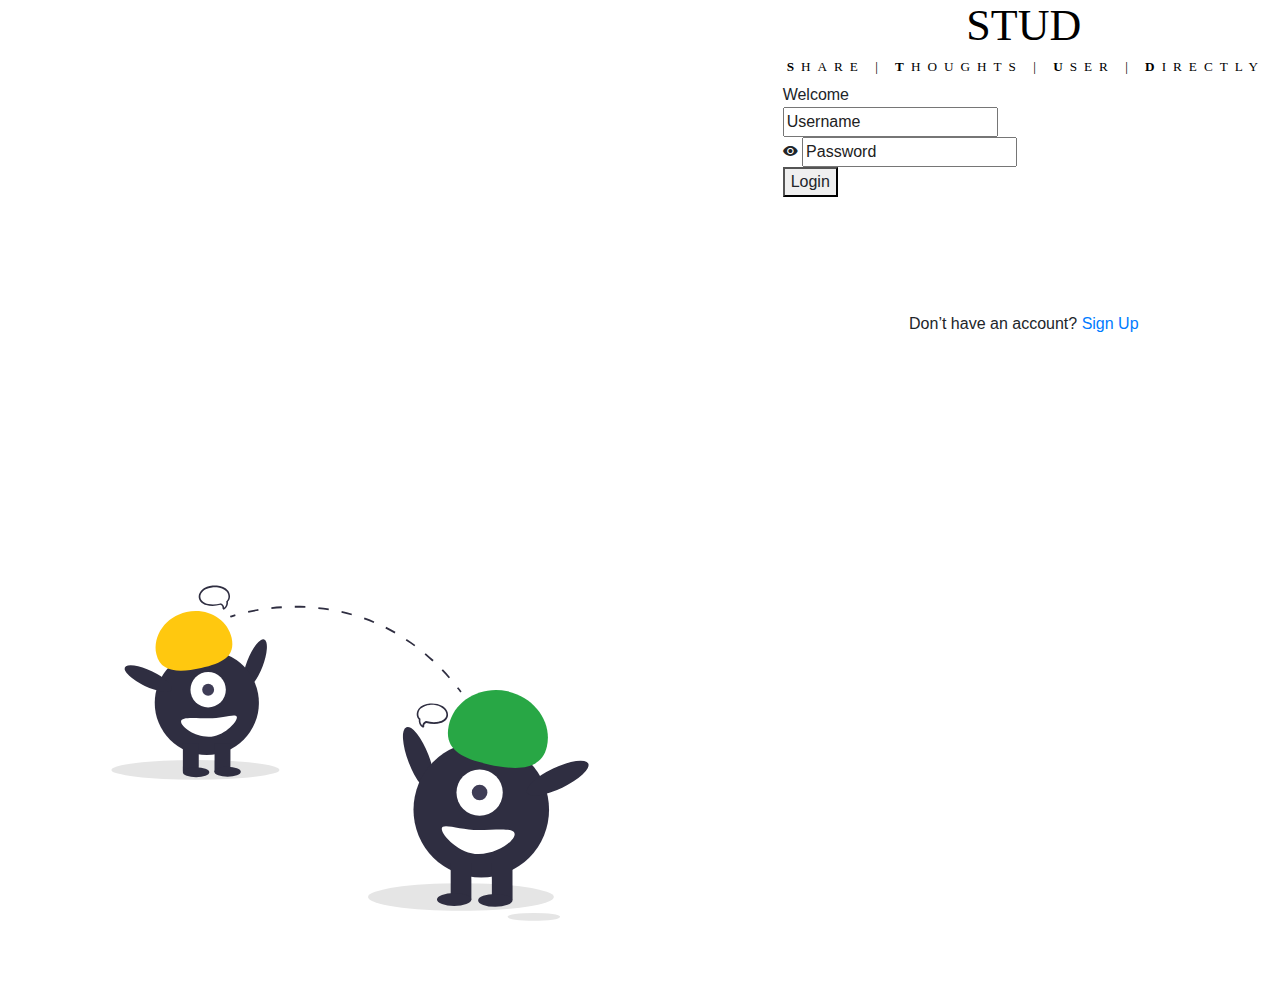
==== commit 871d5fa9: "backend done chatting part left" ====
--- a/index.html
+++ b/index.html
@@ -1,8 +1,15 @@
+<?php
+include "config.php";
+session_start();
+?>
+
 <!DOCTYPE html>
 <html lang="en">
 <head>
-<title>STUD | APPOITMENT | 2019</title>
-<meta charset="UTF-8">
+	<meta charset="utf-8">
+    <meta name="viewport" content="width=device-width, initial-scale=1, shrink-to-fit=no">
+<title>Welcome</title>
+
 <meta name="viewport" content="width=device-width, initial-scale=1">
 <link href="css/bootstrap.css" rel="stylesheet" type="text/css" media="all" />
 <link href="css/style.css" rel="stylesheet" type="text/css" media="all" />
@@ -19,63 +26,115 @@
 <link rel="stylesheet" type="text/css" href="vendor/daterangepicker/daterangepicker.css">
 <link rel="stylesheet" type="text/css" href="css/util.css">
 <link rel="stylesheet" type="text/css" href="css/main.css">
-</head>
+
+
+
+<!--  -->
+
+ <link rel="stylesheet" href="https://cdnjs.cloudflare.com/ajax/libs/font-awesome/4.7.0/css/font-awesome.min.css">
+
+
+<link rel="stylesheet" href="https://stackpath.bootstrapcdn.com/bootstrap/4.3.1/css/bootstrap.min.css" integrity="sha384-ggOyR0iXCbMQv3Xipma34MD+dH/1fQ784/j6cY/iJTQUOhcWr7x9JvoRxT2MZw1T" crossorigin="anonymous">
+<script src="https://code.jquery.com/jquery-3.3.1.slim.min.js" integrity="sha384-q8i/X+965DzO0rT7abK41JStQIAqVgRVzpbzo5smXKp4YfRvH+8abtTE1Pi6jizo" crossorigin="anonymous"></script>
+<script src="https://cdnjs.cloudflare.com/ajax/libs/popper.js/1.14.7/umd/popper.min.js" integrity="sha384-UO2eT0CpHqdSJQ6hJty5KVphtPhzWj9WO1clHTMGa3JDZwrnQq4sF86dIHNDz0W1" crossorigin="anonymous"></script>
+<script src="https://stackpath.bootstrapcdn.com/bootstrap/4.3.1/js/bootstrap.min.js" integrity="sha384-JjSmVgyd0p3pXB1rRibZUAYoIIy6OrQ6VrjIEaFf/nJGzIxFDsf4x0xIM+B07jRM" crossorigin="anonymous"></script>
+</head> 
+<style type="text/css">
+  
+
+</style>
+
 <body>
-<div class="header" id="home1">
-        <div class="container">
-            <div class="w3l_logo">
+	
+<div >
+
+	<div style="display: block;"></div><span> <!--HIDDEN TEXT-->
+
+	<div style="padding: 50px,border-radius: 8px;float: right;display: inline-block;">
+	
+        <div class="container" >
+            <div class="w3l_logo" style="margin-right: 250px: ">
                 <h1 style="text-align: center;"><a href="index.html">STUD<br><span ><b>S</b>HARE | <b>T</b>HOUGHTS | <b>U</b>SER | <b>D</b>IRECTLY</span></a></h1>
+  
+  <div class="limiter">
+    <div class="container-login100">
+      <div class="wrap-login100">
+        <form class="login100-form validate-form" action="process.php" method="post">
+          <span class="login100-form-title p-b-26">
+            Welcome
+          </span>       
+          <div class="wrap-input100 validate-input" >
+            <input placeholder="Username" class="input100" type="text" name="u_name">
+            
+          </div>
+          <div class="wrap-input100 validate-input" data-validate="Enter password">
+            <span class="btn-show-pass">
+              <i class="zmdi zmdi-eye"></i>
+            </span>
+            <input placeholder="Password" class="input100" type="password" name="password">
+            
+          </div>
+          <div class="container-login100-form-btn">
+            <div class="wrap-login100-form-btn">
+              <div class="login100-form-bgbtn"></div>
+              <button class="login100-form-btn">
+                Login
+              </button>
+            </div>
+          </div>
+          
+          <div class="text-center p-t-115">
+            <span class="txt1">
+              Don’t have an account?
+            </span>
+
+            <a style="margin-top: -250px" class="txt2" href="register.php">
+              Sign Up
+            </a>
+          </div>
+        </form>
+      </div>
+    </div>
+  </div>
+  <div id="dropDownSelect1"></div>
+  <script src="vendor/jquery/jquery-3.2.1.min.js"></script>
+  <script src="vendor/animsition/js/animsition.min.js"></script>
+    <script src="vendor/bootstrap/js/popper.js"></script>
+  <script src="vendor/bootstrap/js/bootstrap.min.js"></script>
+  <script src="vendor/select2/select2.min.js"></script>
+  <script src="vendor/daterangepicker/moment.min.js"></script>
+  <script src="vendor/daterangepicker/daterangepicker.js"></script>
+  <script src="vendor/countdowntime/countdowntime.js"></script>
+  <script src="js/main.js"></script>
+</div>
+
+
+
+
+
+      </div>
+    </div>
+  
+</span>
+     <div class="w3l_logo">
+               
+  <img src="login_image.svg"  style="width: 496px;display: inline-block;margin-left: -250px;margin-top: 150px;position: relative;" class="rounded float-left card-img-top"  alt="image">
+</div>
+
+</div>
+
+
+
+
+
+
 	
-	<div class="limiter">
-		<div class="container-login100">
-			<div class="wrap-login100">
-				<form class="login100-form validate-form" action="process.php" method="post">
-					<span class="login100-form-title p-b-26">
-						Welcome
-					</span>				
-					<div class="wrap-input100 validate-input" >
-						<input placeholder="Username" class="input100" type="text" name="u_name">
-						
-					</div>
-					<div class="wrap-input100 validate-input" data-validate="Enter password">
-						<span class="btn-show-pass">
-							<i class="zmdi zmdi-eye"></i>
-						</span>
-						<input placeholder="Password" class="input100" type="password" name="password">
-						
-					</div>
-					<div class="container-login100-form-btn">
-						<div class="wrap-login100-form-btn">
-							<div class="login100-form-bgbtn"></div>
-							<button class="login100-form-btn">
-								Login
-							</button>
-						</div>
-					</div>
-					
-					<div class="text-center p-t-115">
-						<span class="txt1">
-							Don’t have an account?
-						</span>
 
-						<a class="txt2" href="register.php">
-							Sign Up
-						</a>
-					</div>
-				</form>
-			</div>
-		</div>
-	</div>
-	<div id="dropDownSelect1"></div>
-	<script src="vendor/jquery/jquery-3.2.1.min.js"></script>
-	<script src="vendor/animsition/js/animsition.min.js"></script>
-    <script src="vendor/bootstrap/js/popper.js"></script>
-	<script src="vendor/bootstrap/js/bootstrap.min.js"></script>
-	<script src="vendor/select2/select2.min.js"></script>
-	<script src="vendor/daterangepicker/moment.min.js"></script>
-	<script src="vendor/daterangepicker/daterangepicker.js"></script>
-	<script src="vendor/countdowntime/countdowntime.js"></script>
-	<script src="js/main.js"></script>
-</div></div></div>
+
+</div>
+
+</div>
+
 </body>
-</html>+</html>
+	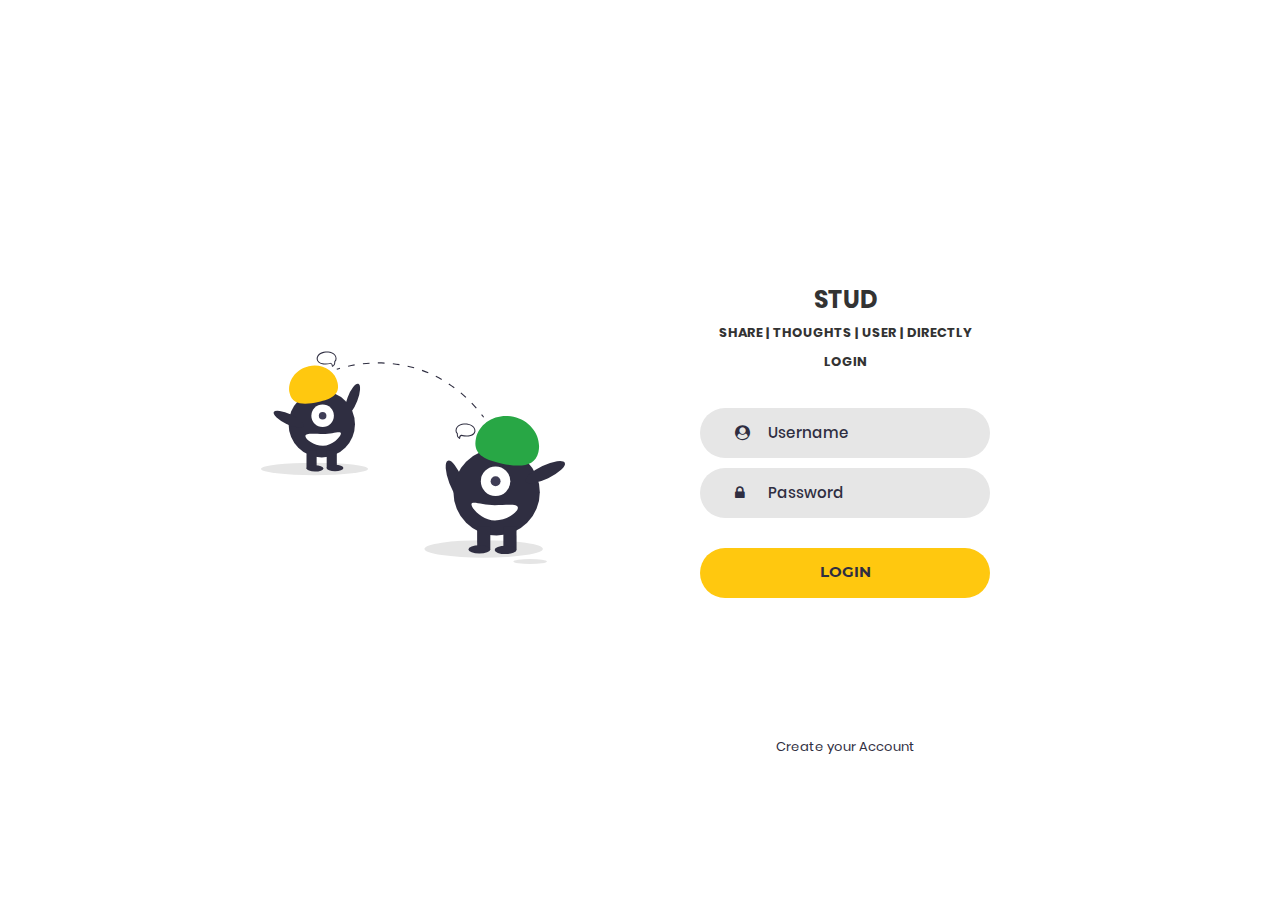
==== commit ae8742e1: "ui modificaiton" ====
--- a/index.html
+++ b/index.html
@@ -1,140 +1,124 @@
-<?php
-include "config.php";
-session_start();
-?>
-
 <!DOCTYPE html>
 <html lang="en">
 <head>
-	<meta charset="utf-8">
-    <meta name="viewport" content="width=device-width, initial-scale=1, shrink-to-fit=no">
-<title>Welcome</title>
+	<title>LOGIN | STUD | 2019 </title>
+	<meta charset="UTF-8">
+	<meta name="viewport" content="width=device-width, initial-scale=1">
+<!--===============================================================================================-->	
+	<link rel="icon" type="image/png" href="images/icons/favicon.ico"/>
+<!--===============================================================================================-->
+	<link rel="stylesheet" type="text/css" href="new/vendor/bootstrap/css/bootstrap.min.css">
+<!--===============================================================================================-->
+	<link rel="stylesheet" type="text/css" href="new/fonts/font-awesome-4.7.0/css/font-awesome.min.css">
+<!--===============================================================================================-->
+	<link rel="stylesheet" type="text/css" href="new/vendor/animate/animate.css">
+<!--===============================================================================================-->	
+	<link rel="stylesheet" type="text/css" href="new/vendor/css-hamburgers/hamburgers.min.css">
+<!--===============================================================================================-->
+	<link rel="stylesheet" type="text/css" href="new/vendor/select2/select2.min.css">
+<!--===============================================================================================-->
+	<link rel="stylesheet" type="text/css" href="new/css/util.css">
+	<link rel="stylesheet" type="text/css" href="new/css/main.css">
+<!--===============================================================================================-->
+</head>
+<body>
+	
+	
+	<div class="limiter">
+		<div class="container-login100">
+			<div class="wrap-login100">
+				<div class="login100-pic js-tilt" data-tilt>
+					<svg version="1.1" id="el_idKa0lY02" xmlns="http://www.w3.org/2000/svg" xmlns:xlink="http://www.w3.org/1999/xlink" x="0px" y="0px" viewBox="0 0 300 300" style="enable-background:new 0 0 300 300;" xml:space="preserve"><style>@-webkit-keyframes kf_el__L6ggllYC0_an_tPc48fGt-{0%{-webkit-transform: translate(245.30001831054688px, 258.20001220703125px) translate(-245.30001831054688px, -258.20001220703125px) translate(0px, 1px);transform: translate(245.30001831054688px, 258.20001220703125px) translate(-245.30001831054688px, -258.20001220703125px) translate(0px, 1px);}25%{-webkit-transform: translate(245.30001831054688px, 258.20001220703125px) translate(-245.30001831054688px, -258.20001220703125px) translate(0px, 2px);transform: translate(245.30001831054688px, 258.20001220703125px) translate(-245.30001831054688px, -258.20001220703125px) translate(0px, 2px);}50%{-webkit-transform: translate(245.30001831054688px, 258.20001220703125px) translate(-245.30001831054688px, -258.20001220703125px) translate(0px, 1px);transform: translate(245.30001831054688px, 258.20001220703125px) translate(-245.30001831054688px, -258.20001220703125px) translate(0px, 1px);}75%{-webkit-transform: translate(245.30001831054688px, 258.20001220703125px) translate(-245.30001831054688px, -258.20001220703125px) translate(0px, 2px);transform: translate(245.30001831054688px, 258.20001220703125px) translate(-245.30001831054688px, -258.20001220703125px) translate(0px, 2px);}100%{-webkit-transform: translate(245.30001831054688px, 258.20001220703125px) translate(-245.30001831054688px, -258.20001220703125px) translate(0px, 1px);transform: translate(245.30001831054688px, 258.20001220703125px) translate(-245.30001831054688px, -258.20001220703125px) translate(0px, 1px);}}@keyframes kf_el__L6ggllYC0_an_tPc48fGt-{0%{-webkit-transform: translate(245.30001831054688px, 258.20001220703125px) translate(-245.30001831054688px, -258.20001220703125px) translate(0px, 1px);transform: translate(245.30001831054688px, 258.20001220703125px) translate(-245.30001831054688px, -258.20001220703125px) translate(0px, 1px);}25%{-webkit-transform: translate(245.30001831054688px, 258.20001220703125px) translate(-245.30001831054688px, -258.20001220703125px) translate(0px, 2px);transform: translate(245.30001831054688px, 258.20001220703125px) translate(-245.30001831054688px, -258.20001220703125px) translate(0px, 2px);}50%{-webkit-transform: translate(245.30001831054688px, 258.20001220703125px) translate(-245.30001831054688px, -258.20001220703125px) translate(0px, 1px);transform: translate(245.30001831054688px, 258.20001220703125px) translate(-245.30001831054688px, -258.20001220703125px) translate(0px, 1px);}75%{-webkit-transform: translate(245.30001831054688px, 258.20001220703125px) translate(-245.30001831054688px, -258.20001220703125px) translate(0px, 2px);transform: translate(245.30001831054688px, 258.20001220703125px) translate(-245.30001831054688px, -258.20001220703125px) translate(0px, 2px);}100%{-webkit-transform: translate(245.30001831054688px, 258.20001220703125px) translate(-245.30001831054688px, -258.20001220703125px) translate(0px, 1px);transform: translate(245.30001831054688px, 258.20001220703125px) translate(-245.30001831054688px, -258.20001220703125px) translate(0px, 1px);}}@-webkit-keyframes kf_el_edBTGOKcbk_an_PrEeFyfSA{0%{-webkit-transform: translate(160.90000915527344px, 240.3000030517578px) translate(-160.90000915527344px, -240.3000030517578px) translate(0px, 1px);transform: translate(160.90000915527344px, 240.3000030517578px) translate(-160.90000915527344px, -240.3000030517578px) translate(0px, 1px);}25%{-webkit-transform: translate(160.90000915527344px, 240.3000030517578px) translate(-160.90000915527344px, -240.3000030517578px) translate(0px, 2px);transform: translate(160.90000915527344px, 240.3000030517578px) translate(-160.90000915527344px, -240.3000030517578px) translate(0px, 2px);}50%{-webkit-transform: translate(160.90000915527344px, 240.3000030517578px) translate(-160.90000915527344px, -240.3000030517578px) translate(0px, 1px);transform: translate(160.90000915527344px, 240.3000030517578px) translate(-160.90000915527344px, -240.3000030517578px) translate(0px, 1px);}75%{-webkit-transform: translate(160.90000915527344px, 240.3000030517578px) translate(-160.90000915527344px, -240.3000030517578px) translate(0px, 2px);transform: translate(160.90000915527344px, 240.3000030517578px) translate(-160.90000915527344px, -240.3000030517578px) translate(0px, 2px);}100%{-webkit-transform: translate(160.90000915527344px, 240.3000030517578px) translate(-160.90000915527344px, -240.3000030517578px) translate(0px, 1px);transform: translate(160.90000915527344px, 240.3000030517578px) translate(-160.90000915527344px, -240.3000030517578px) translate(0px, 1px);}}@keyframes kf_el_edBTGOKcbk_an_PrEeFyfSA{0%{-webkit-transform: translate(160.90000915527344px, 240.3000030517578px) translate(-160.90000915527344px, -240.3000030517578px) translate(0px, 1px);transform: translate(160.90000915527344px, 240.3000030517578px) translate(-160.90000915527344px, -240.3000030517578px) translate(0px, 1px);}25%{-webkit-transform: translate(160.90000915527344px, 240.3000030517578px) translate(-160.90000915527344px, -240.3000030517578px) translate(0px, 2px);transform: translate(160.90000915527344px, 240.3000030517578px) translate(-160.90000915527344px, -240.3000030517578px) translate(0px, 2px);}50%{-webkit-transform: translate(160.90000915527344px, 240.3000030517578px) translate(-160.90000915527344px, -240.3000030517578px) translate(0px, 1px);transform: translate(160.90000915527344px, 240.3000030517578px) translate(-160.90000915527344px, -240.3000030517578px) translate(0px, 1px);}75%{-webkit-transform: translate(160.90000915527344px, 240.3000030517578px) translate(-160.90000915527344px, -240.3000030517578px) translate(0px, 2px);transform: translate(160.90000915527344px, 240.3000030517578px) translate(-160.90000915527344px, -240.3000030517578px) translate(0px, 2px);}100%{-webkit-transform: translate(160.90000915527344px, 240.3000030517578px) translate(-160.90000915527344px, -240.3000030517578px) translate(0px, 1px);transform: translate(160.90000915527344px, 240.3000030517578px) translate(-160.90000915527344px, -240.3000030517578px) translate(0px, 1px);}}@-webkit-keyframes kf_el_L2OG68Bp4e_an_P58LdxyMA{0%{-webkit-transform: translate(56.5px, 171.70000314712524px) translate(-56.5px, -171.70000314712524px) translate(0px, 2px);transform: translate(56.5px, 171.70000314712524px) translate(-56.5px, -171.70000314712524px) translate(0px, 2px);}25%{-webkit-transform: translate(56.5px, 171.70000314712524px) translate(-56.5px, -171.70000314712524px) translate(0px, 1px);transform: translate(56.5px, 171.70000314712524px) translate(-56.5px, -171.70000314712524px) translate(0px, 1px);}50%{-webkit-transform: translate(56.5px, 171.70000314712524px) translate(-56.5px, -171.70000314712524px) translate(0px, 2px);transform: translate(56.5px, 171.70000314712524px) translate(-56.5px, -171.70000314712524px) translate(0px, 2px);}75%{-webkit-transform: translate(56.5px, 171.70000314712524px) translate(-56.5px, -171.70000314712524px) translate(0px, 1px);transform: translate(56.5px, 171.70000314712524px) translate(-56.5px, -171.70000314712524px) translate(0px, 1px);}100%{-webkit-transform: translate(56.5px, 171.70000314712524px) translate(-56.5px, -171.70000314712524px) translate(0px, 2px);transform: translate(56.5px, 171.70000314712524px) translate(-56.5px, -171.70000314712524px) translate(0px, 2px);}}@keyframes kf_el_L2OG68Bp4e_an_P58LdxyMA{0%{-webkit-transform: translate(56.5px, 171.70000314712524px) translate(-56.5px, -171.70000314712524px) translate(0px, 2px);transform: translate(56.5px, 171.70000314712524px) translate(-56.5px, -171.70000314712524px) translate(0px, 2px);}25%{-webkit-transform: translate(56.5px, 171.70000314712524px) translate(-56.5px, -171.70000314712524px) translate(0px, 1px);transform: translate(56.5px, 171.70000314712524px) translate(-56.5px, -171.70000314712524px) translate(0px, 1px);}50%{-webkit-transform: translate(56.5px, 171.70000314712524px) translate(-56.5px, -171.70000314712524px) translate(0px, 2px);transform: translate(56.5px, 171.70000314712524px) translate(-56.5px, -171.70000314712524px) translate(0px, 2px);}75%{-webkit-transform: translate(56.5px, 171.70000314712524px) translate(-56.5px, -171.70000314712524px) translate(0px, 1px);transform: translate(56.5px, 171.70000314712524px) translate(-56.5px, -171.70000314712524px) translate(0px, 1px);}100%{-webkit-transform: translate(56.5px, 171.70000314712524px) translate(-56.5px, -171.70000314712524px) translate(0px, 2px);transform: translate(56.5px, 171.70000314712524px) translate(-56.5px, -171.70000314712524px) translate(0px, 2px);}}@-webkit-keyframes kf_el_rGrxzApVgyD_an_RxrB4UEQk{0%{-webkit-transform: translate(190.3488311767578px, 131.5513153076172px) translate(-190.3488311767578px, -131.5513153076172px) translate(0px, -1px);transform: translate(190.3488311767578px, 131.5513153076172px) translate(-190.3488311767578px, -131.5513153076172px) translate(0px, -1px);}25%{-webkit-transform: translate(190.3488311767578px, 131.5513153076172px) translate(-190.3488311767578px, -131.5513153076172px) translate(0px, 2px);transform: translate(190.3488311767578px, 131.5513153076172px) translate(-190.3488311767578px, -131.5513153076172px) translate(0px, 2px);}50%{-webkit-transform: translate(190.3488311767578px, 131.5513153076172px) translate(-190.3488311767578px, -131.5513153076172px) translate(0px, -1px);transform: translate(190.3488311767578px, 131.5513153076172px) translate(-190.3488311767578px, -131.5513153076172px) translate(0px, -1px);}75%{-webkit-transform: translate(190.3488311767578px, 131.5513153076172px) translate(-190.3488311767578px, -131.5513153076172px) translate(0px, 2px);transform: translate(190.3488311767578px, 131.5513153076172px) translate(-190.3488311767578px, -131.5513153076172px) translate(0px, 2px);}100%{-webkit-transform: translate(190.3488311767578px, 131.5513153076172px) translate(-190.3488311767578px, -131.5513153076172px) translate(0px, -1px);transform: translate(190.3488311767578px, 131.5513153076172px) translate(-190.3488311767578px, -131.5513153076172px) translate(0px, -1px);}}@keyframes kf_el_rGrxzApVgyD_an_RxrB4UEQk{0%{-webkit-transform: translate(190.3488311767578px, 131.5513153076172px) translate(-190.3488311767578px, -131.5513153076172px) translate(0px, -1px);transform: translate(190.3488311767578px, 131.5513153076172px) translate(-190.3488311767578px, -131.5513153076172px) translate(0px, -1px);}25%{-webkit-transform: translate(190.3488311767578px, 131.5513153076172px) translate(-190.3488311767578px, -131.5513153076172px) translate(0px, 2px);transform: translate(190.3488311767578px, 131.5513153076172px) translate(-190.3488311767578px, -131.5513153076172px) translate(0px, 2px);}50%{-webkit-transform: translate(190.3488311767578px, 131.5513153076172px) translate(-190.3488311767578px, -131.5513153076172px) translate(0px, -1px);transform: translate(190.3488311767578px, 131.5513153076172px) translate(-190.3488311767578px, -131.5513153076172px) translate(0px, -1px);}75%{-webkit-transform: translate(190.3488311767578px, 131.5513153076172px) translate(-190.3488311767578px, -131.5513153076172px) translate(0px, 2px);transform: translate(190.3488311767578px, 131.5513153076172px) translate(-190.3488311767578px, -131.5513153076172px) translate(0px, 2px);}100%{-webkit-transform: translate(190.3488311767578px, 131.5513153076172px) translate(-190.3488311767578px, -131.5513153076172px) translate(0px, -1px);transform: translate(190.3488311767578px, 131.5513153076172px) translate(-190.3488311767578px, -131.5513153076172px) translate(0px, -1px);}}@-webkit-keyframes kf_el_N5L6IkePtj__an_mc1Kv1DGV{0%{-webkit-transform: translate(67.96755981445312px, 67.48256492614746px) translate(-67.96755981445312px, -67.48256492614746px) translate(0px, 2px);transform: translate(67.96755981445312px, 67.48256492614746px) translate(-67.96755981445312px, -67.48256492614746px) translate(0px, 2px);}25%{-webkit-transform: translate(67.96755981445312px, 67.48256492614746px) translate(-67.96755981445312px, -67.48256492614746px) translate(0px, -1px);transform: translate(67.96755981445312px, 67.48256492614746px) translate(-67.96755981445312px, -67.48256492614746px) translate(0px, -1px);}50%{-webkit-transform: translate(67.96755981445312px, 67.48256492614746px) translate(-67.96755981445312px, -67.48256492614746px) translate(0px, 2px);transform: translate(67.96755981445312px, 67.48256492614746px) translate(-67.96755981445312px, -67.48256492614746px) translate(0px, 2px);}75%{-webkit-transform: translate(67.96755981445312px, 67.48256492614746px) translate(-67.96755981445312px, -67.48256492614746px) translate(0px, -1px);transform: translate(67.96755981445312px, 67.48256492614746px) translate(-67.96755981445312px, -67.48256492614746px) translate(0px, -1px);}100%{-webkit-transform: translate(67.96755981445312px, 67.48256492614746px) translate(-67.96755981445312px, -67.48256492614746px) translate(0px, 2px);transform: translate(67.96755981445312px, 67.48256492614746px) translate(-67.96755981445312px, -67.48256492614746px) translate(0px, 2px);}}@keyframes kf_el_N5L6IkePtj__an_mc1Kv1DGV{0%{-webkit-transform: translate(67.96755981445312px, 67.48256492614746px) translate(-67.96755981445312px, -67.48256492614746px) translate(0px, 2px);transform: translate(67.96755981445312px, 67.48256492614746px) translate(-67.96755981445312px, -67.48256492614746px) translate(0px, 2px);}25%{-webkit-transform: translate(67.96755981445312px, 67.48256492614746px) translate(-67.96755981445312px, -67.48256492614746px) translate(0px, -1px);transform: translate(67.96755981445312px, 67.48256492614746px) translate(-67.96755981445312px, -67.48256492614746px) translate(0px, -1px);}50%{-webkit-transform: translate(67.96755981445312px, 67.48256492614746px) translate(-67.96755981445312px, -67.48256492614746px) translate(0px, 2px);transform: translate(67.96755981445312px, 67.48256492614746px) translate(-67.96755981445312px, -67.48256492614746px) translate(0px, 2px);}75%{-webkit-transform: translate(67.96755981445312px, 67.48256492614746px) translate(-67.96755981445312px, -67.48256492614746px) translate(0px, -1px);transform: translate(67.96755981445312px, 67.48256492614746px) translate(-67.96755981445312px, -67.48256492614746px) translate(0px, -1px);}100%{-webkit-transform: translate(67.96755981445312px, 67.48256492614746px) translate(-67.96755981445312px, -67.48256492614746px) translate(0px, 2px);transform: translate(67.96755981445312px, 67.48256492614746px) translate(-67.96755981445312px, -67.48256492614746px) translate(0px, 2px);}}@-webkit-keyframes kf_el_DXgy_FCRIs_an_J7AanwNM7{0%{-webkit-transform: translate(76.80000305175781px, 112.40000629425049px) rotate(0deg) translate(-76.80000305175781px, -112.40000629425049px);transform: translate(76.80000305175781px, 112.40000629425049px) rotate(0deg) translate(-76.80000305175781px, -112.40000629425049px);}25%{-webkit-transform: translate(76.80000305175781px, 112.40000629425049px) rotate(50deg) translate(-76.80000305175781px, -112.40000629425049px);transform: translate(76.80000305175781px, 112.40000629425049px) rotate(50deg) translate(-76.80000305175781px, -112.40000629425049px);}50%{-webkit-transform: translate(76.80000305175781px, 112.40000629425049px) rotate(20deg) translate(-76.80000305175781px, -112.40000629425049px);transform: translate(76.80000305175781px, 112.40000629425049px) rotate(20deg) translate(-76.80000305175781px, -112.40000629425049px);}75%{-webkit-transform: translate(76.80000305175781px, 112.40000629425049px) rotate(50deg) translate(-76.80000305175781px, -112.40000629425049px);transform: translate(76.80000305175781px, 112.40000629425049px) rotate(50deg) translate(-76.80000305175781px, -112.40000629425049px);}100%{-webkit-transform: translate(76.80000305175781px, 112.40000629425049px) rotate(0deg) translate(-76.80000305175781px, -112.40000629425049px);transform: translate(76.80000305175781px, 112.40000629425049px) rotate(0deg) translate(-76.80000305175781px, -112.40000629425049px);}}@keyframes kf_el_DXgy_FCRIs_an_J7AanwNM7{0%{-webkit-transform: translate(76.80000305175781px, 112.40000629425049px) rotate(0deg) translate(-76.80000305175781px, -112.40000629425049px);transform: translate(76.80000305175781px, 112.40000629425049px) rotate(0deg) translate(-76.80000305175781px, -112.40000629425049px);}25%{-webkit-transform: translate(76.80000305175781px, 112.40000629425049px) rotate(50deg) translate(-76.80000305175781px, -112.40000629425049px);transform: translate(76.80000305175781px, 112.40000629425049px) rotate(50deg) translate(-76.80000305175781px, -112.40000629425049px);}50%{-webkit-transform: translate(76.80000305175781px, 112.40000629425049px) rotate(20deg) translate(-76.80000305175781px, -112.40000629425049px);transform: translate(76.80000305175781px, 112.40000629425049px) rotate(20deg) translate(-76.80000305175781px, -112.40000629425049px);}75%{-webkit-transform: translate(76.80000305175781px, 112.40000629425049px) rotate(50deg) translate(-76.80000305175781px, -112.40000629425049px);transform: translate(76.80000305175781px, 112.40000629425049px) rotate(50deg) translate(-76.80000305175781px, -112.40000629425049px);}100%{-webkit-transform: translate(76.80000305175781px, 112.40000629425049px) rotate(0deg) translate(-76.80000305175781px, -112.40000629425049px);transform: translate(76.80000305175781px, 112.40000629425049px) rotate(0deg) translate(-76.80000305175781px, -112.40000629425049px);}}@-webkit-keyframes kf_el_sh_78tNYMcD_an_Rc25R6f2P{0%{-webkit-transform: translate(32.90000247955322px, 132.20001029968262px) translate(-32.90000247955322px, -132.20001029968262px) translate(4px, 10px);transform: translate(32.90000247955322px, 132.20001029968262px) translate(-32.90000247955322px, -132.20001029968262px) translate(4px, 10px);}100%{-webkit-transform: translate(32.90000247955322px, 132.20001029968262px) translate(-32.90000247955322px, -132.20001029968262px) translate(4px, 10px);transform: translate(32.90000247955322px, 132.20001029968262px) translate(-32.90000247955322px, -132.20001029968262px) translate(4px, 10px);}}@keyframes kf_el_sh_78tNYMcD_an_Rc25R6f2P{0%{-webkit-transform: translate(32.90000247955322px, 132.20001029968262px) translate(-32.90000247955322px, -132.20001029968262px) translate(4px, 10px);transform: translate(32.90000247955322px, 132.20001029968262px) translate(-32.90000247955322px, -132.20001029968262px) translate(4px, 10px);}100%{-webkit-transform: translate(32.90000247955322px, 132.20001029968262px) translate(-32.90000247955322px, -132.20001029968262px) translate(4px, 10px);transform: translate(32.90000247955322px, 132.20001029968262px) translate(-32.90000247955322px, -132.20001029968262px) translate(4px, 10px);}}@-webkit-keyframes kf_el_sh_78tNYMcD_an_ngbl2c1R3{0%{-webkit-transform: translate(32.90000247955322px, 132.20001029968262px) rotate(0deg) translate(-32.90000247955322px, -132.20001029968262px);transform: translate(32.90000247955322px, 132.20001029968262px) rotate(0deg) translate(-32.90000247955322px, -132.20001029968262px);}25%{-webkit-transform: translate(32.90000247955322px, 132.20001029968262px) rotate(-50deg) translate(-32.90000247955322px, -132.20001029968262px);transform: translate(32.90000247955322px, 132.20001029968262px) rotate(-50deg) translate(-32.90000247955322px, -132.20001029968262px);}50%{-webkit-transform: translate(32.90000247955322px, 132.20001029968262px) rotate(0deg) translate(-32.90000247955322px, -132.20001029968262px);transform: translate(32.90000247955322px, 132.20001029968262px) rotate(0deg) translate(-32.90000247955322px, -132.20001029968262px);}75%{-webkit-transform: translate(32.90000247955322px, 132.20001029968262px) rotate(-50deg) translate(-32.90000247955322px, -132.20001029968262px);transform: translate(32.90000247955322px, 132.20001029968262px) rotate(-50deg) translate(-32.90000247955322px, -132.20001029968262px);}100%{-webkit-transform: translate(32.90000247955322px, 132.20001029968262px) rotate(0deg) translate(-32.90000247955322px, -132.20001029968262px);transform: translate(32.90000247955322px, 132.20001029968262px) rotate(0deg) translate(-32.90000247955322px, -132.20001029968262px);}}@keyframes kf_el_sh_78tNYMcD_an_ngbl2c1R3{0%{-webkit-transform: translate(32.90000247955322px, 132.20001029968262px) rotate(0deg) translate(-32.90000247955322px, -132.20001029968262px);transform: translate(32.90000247955322px, 132.20001029968262px) rotate(0deg) translate(-32.90000247955322px, -132.20001029968262px);}25%{-webkit-transform: translate(32.90000247955322px, 132.20001029968262px) rotate(-50deg) translate(-32.90000247955322px, -132.20001029968262px);transform: translate(32.90000247955322px, 132.20001029968262px) rotate(-50deg) translate(-32.90000247955322px, -132.20001029968262px);}50%{-webkit-transform: translate(32.90000247955322px, 132.20001029968262px) rotate(0deg) translate(-32.90000247955322px, -132.20001029968262px);transform: translate(32.90000247955322px, 132.20001029968262px) rotate(0deg) translate(-32.90000247955322px, -132.20001029968262px);}75%{-webkit-transform: translate(32.90000247955322px, 132.20001029968262px) rotate(-50deg) translate(-32.90000247955322px, -132.20001029968262px);transform: translate(32.90000247955322px, 132.20001029968262px) rotate(-50deg) translate(-32.90000247955322px, -132.20001029968262px);}100%{-webkit-transform: translate(32.90000247955322px, 132.20001029968262px) rotate(0deg) translate(-32.90000247955322px, -132.20001029968262px);transform: translate(32.90000247955322px, 132.20001029968262px) rotate(0deg) translate(-32.90000247955322px, -132.20001029968262px);}}@-webkit-keyframes kf_el_C4BQjn-Rbf_an_d1qo5xKXH{0%{-webkit-transform: translate(191.50000619888306px, 165px) rotate(0deg) translate(-191.50000619888306px, -165px);transform: translate(191.50000619888306px, 165px) rotate(0deg) translate(-191.50000619888306px, -165px);}25%{-webkit-transform: translate(191.50000619888306px, 165px) rotate(-100deg) translate(-191.50000619888306px, -165px);transform: translate(191.50000619888306px, 165px) rotate(-100deg) translate(-191.50000619888306px, -165px);}50%{-webkit-transform: translate(191.50000619888306px, 165px) rotate(0deg) translate(-191.50000619888306px, -165px);transform: translate(191.50000619888306px, 165px) rotate(0deg) translate(-191.50000619888306px, -165px);}75%{-webkit-transform: translate(191.50000619888306px, 165px) rotate(-100deg) translate(-191.50000619888306px, -165px);transform: translate(191.50000619888306px, 165px) rotate(-100deg) translate(-191.50000619888306px, -165px);}100%{-webkit-transform: translate(191.50000619888306px, 165px) rotate(0deg) translate(-191.50000619888306px, -165px);transform: translate(191.50000619888306px, 165px) rotate(0deg) translate(-191.50000619888306px, -165px);}}@keyframes kf_el_C4BQjn-Rbf_an_d1qo5xKXH{0%{-webkit-transform: translate(191.50000619888306px, 165px) rotate(0deg) translate(-191.50000619888306px, -165px);transform: translate(191.50000619888306px, 165px) rotate(0deg) translate(-191.50000619888306px, -165px);}25%{-webkit-transform: translate(191.50000619888306px, 165px) rotate(-100deg) translate(-191.50000619888306px, -165px);transform: translate(191.50000619888306px, 165px) rotate(-100deg) translate(-191.50000619888306px, -165px);}50%{-webkit-transform: translate(191.50000619888306px, 165px) rotate(0deg) translate(-191.50000619888306px, -165px);transform: translate(191.50000619888306px, 165px) rotate(0deg) translate(-191.50000619888306px, -165px);}75%{-webkit-transform: translate(191.50000619888306px, 165px) rotate(-100deg) translate(-191.50000619888306px, -165px);transform: translate(191.50000619888306px, 165px) rotate(-100deg) translate(-191.50000619888306px, -165px);}100%{-webkit-transform: translate(191.50000619888306px, 165px) rotate(0deg) translate(-191.50000619888306px, -165px);transform: translate(191.50000619888306px, 165px) rotate(0deg) translate(-191.50000619888306px, -165px);}}@-webkit-keyframes kf_el_C4BQjn-Rbf_an_c90jnYVr5{0%{-webkit-transform: translate(191.50000619888306px, 165px) translate(-191.50000619888306px, -165px) translate(-1px, 20px);transform: translate(191.50000619888306px, 165px) translate(-191.50000619888306px, -165px) translate(-1px, 20px);}100%{-webkit-transform: translate(191.50000619888306px, 165px) translate(-191.50000619888306px, -165px) translate(-1px, 20px);transform: translate(191.50000619888306px, 165px) translate(-191.50000619888306px, -165px) translate(-1px, 20px);}}@keyframes kf_el_C4BQjn-Rbf_an_c90jnYVr5{0%{-webkit-transform: translate(191.50000619888306px, 165px) translate(-191.50000619888306px, -165px) translate(-1px, 20px);transform: translate(191.50000619888306px, 165px) translate(-191.50000619888306px, -165px) translate(-1px, 20px);}100%{-webkit-transform: translate(191.50000619888306px, 165px) translate(-191.50000619888306px, -165px) translate(-1px, 20px);transform: translate(191.50000619888306px, 165px) translate(-191.50000619888306px, -165px) translate(-1px, 20px);}}@-webkit-keyframes kf_el_LSZ0Hwd4rz_an_0o2OBKYi0{0%{-webkit-transform: translate(255.10000610351562px, 170.3000030517578px) rotate(0deg) translate(-255.10000610351562px, -170.3000030517578px);transform: translate(255.10000610351562px, 170.3000030517578px) rotate(0deg) translate(-255.10000610351562px, -170.3000030517578px);}25%{-webkit-transform: translate(255.10000610351562px, 170.3000030517578px) rotate(50deg) translate(-255.10000610351562px, -170.3000030517578px);transform: translate(255.10000610351562px, 170.3000030517578px) rotate(50deg) translate(-255.10000610351562px, -170.3000030517578px);}50%{-webkit-transform: translate(255.10000610351562px, 170.3000030517578px) rotate(0deg) translate(-255.10000610351562px, -170.3000030517578px);transform: translate(255.10000610351562px, 170.3000030517578px) rotate(0deg) translate(-255.10000610351562px, -170.3000030517578px);}75%{-webkit-transform: translate(255.10000610351562px, 170.3000030517578px) rotate(50deg) translate(-255.10000610351562px, -170.3000030517578px);transform: translate(255.10000610351562px, 170.3000030517578px) rotate(50deg) translate(-255.10000610351562px, -170.3000030517578px);}100%{-webkit-transform: translate(255.10000610351562px, 170.3000030517578px) rotate(0deg) translate(-255.10000610351562px, -170.3000030517578px);transform: translate(255.10000610351562px, 170.3000030517578px) rotate(0deg) translate(-255.10000610351562px, -170.3000030517578px);}}@keyframes kf_el_LSZ0Hwd4rz_an_0o2OBKYi0{0%{-webkit-transform: translate(255.10000610351562px, 170.3000030517578px) rotate(0deg) translate(-255.10000610351562px, -170.3000030517578px);transform: translate(255.10000610351562px, 170.3000030517578px) rotate(0deg) translate(-255.10000610351562px, -170.3000030517578px);}25%{-webkit-transform: translate(255.10000610351562px, 170.3000030517578px) rotate(50deg) translate(-255.10000610351562px, -170.3000030517578px);transform: translate(255.10000610351562px, 170.3000030517578px) rotate(50deg) translate(-255.10000610351562px, -170.3000030517578px);}50%{-webkit-transform: translate(255.10000610351562px, 170.3000030517578px) rotate(0deg) translate(-255.10000610351562px, -170.3000030517578px);transform: translate(255.10000610351562px, 170.3000030517578px) rotate(0deg) translate(-255.10000610351562px, -170.3000030517578px);}75%{-webkit-transform: translate(255.10000610351562px, 170.3000030517578px) rotate(50deg) translate(-255.10000610351562px, -170.3000030517578px);transform: translate(255.10000610351562px, 170.3000030517578px) rotate(50deg) translate(-255.10000610351562px, -170.3000030517578px);}100%{-webkit-transform: translate(255.10000610351562px, 170.3000030517578px) rotate(0deg) translate(-255.10000610351562px, -170.3000030517578px);transform: translate(255.10000610351562px, 170.3000030517578px) rotate(0deg) translate(-255.10000610351562px, -170.3000030517578px);}}#el_idKa0lY02 *{-webkit-animation-duration: 2s;animation-duration: 2s;-webkit-animation-iteration-count: infinite;animation-iteration-count: infinite;-webkit-animation-timing-function: cubic-bezier(0, 0, 1, 1);animation-timing-function: cubic-bezier(0, 0, 1, 1);}#el_L2OG68Bp4e{fill: #E5E5E5;}#el_edBTGOKcbk{fill: #E5E5E5;}#el__L6ggllYC0{fill: #E5E5E5;}#el_C4BQjn-Rbf{fill: #2F2E41;-webkit-transform: matrix(0.9331, -0.3596, 0.3596, 0.9331, -46.5199, 79.8982);transform: matrix(0.9331, -0.3596, 0.3596, 0.9331, -46.5199, 79.8982);}#el_jsbmlNCjCC{fill: #2F2E41;}#el_ilhsjxryiI{fill: #2F2E41;-webkit-transform: matrix(1, -2.799989e-03, 2.799989e-03, 1, -0.6686, 0.6786);transform: matrix(1, -2.799989e-03, 2.799989e-03, 1, -0.6686, 0.6786);}#el_xJTXWGnQms{fill: #2F2E41;-webkit-transform: matrix(1, -2.801098e-03, 2.801098e-03, 1, -0.6691, 0.6091);transform: matrix(1, -2.801098e-03, 2.801098e-03, 1, -0.6691, 0.6091);}#el_YhejRklzf0{fill: #2F2E41;-webkit-transform: matrix(1, -2.801064e-03, 2.801064e-03, 1, -0.7009, 0.6674);transform: matrix(1, -2.801064e-03, 2.801064e-03, 1, -0.7009, 0.6674);}#el_zg0k3Oe5kI{fill: #2F2E41;-webkit-transform: matrix(1, -2.801064e-03, 2.801064e-03, 1, -0.6997, 0.5976);transform: matrix(1, -2.801064e-03, 2.801064e-03, 1, -0.6997, 0.5976);}#el_P9MjipCj4e{fill: #FFFFFF;}#el_-cMNXpEkiL{fill: #3F3D56;}#el_Y2-sa9MsPl{fill: #28A745;}#el_LSZ0Hwd4rz{fill: #2F2E41;-webkit-transform: matrix(0.9023, -0.4311, 0.4311, 0.9023, -49.2395, 136.0427);transform: matrix(0.9023, -0.4311, 0.4311, 0.9023, -49.2395, 136.0427);}#el_Ino3U4nXRx{fill: #FFFFFF;}#el_DXgy_FCRIs{fill: #2F2E41;-webkit-transform: matrix(0.3596, -0.9331, 0.9331, 0.3596, -41.0891, 155.1563);transform: matrix(0.3596, -0.9331, 0.9331, 0.3596, -41.0891, 155.1563);}#el_p2eODXhZ44e{fill: #2F2E41;}#el_ZRO5tK-ZZ8d{fill: #2F2E41;-webkit-transform: matrix(2.799989e-03, -1, 1, 2.799989e-03, -110.8345, 217.6516);transform: matrix(2.799989e-03, -1, 1, 2.799989e-03, -110.8345, 217.6516);}#el_XvJxhnwazWV{fill: #2F2E41;-webkit-transform: matrix(2.801098e-03, -1, 1, 2.801098e-03, -91.832, 236.8154);transform: matrix(2.801098e-03, -1, 1, 2.801098e-03, -91.832, 236.8154);}#el_GPPTyo8j57w{fill: #2F2E41;-webkit-transform: matrix(2.801064e-03, -1, 1, 2.801064e-03, -116.4562, 229.5549);transform: matrix(2.801064e-03, -1, 1, 2.801064e-03, -116.4562, 229.5549);}#el_NVAVFJLzymk{fill: #2F2E41;-webkit-transform: matrix(2.801064e-03, -1, 1, 2.801064e-03, -97.0541, 248.3223);transform: matrix(2.801064e-03, -1, 1, 2.801064e-03, -97.0541, 248.3223);}#el_ewT12kYEOcU{fill: #FFFFFF;}#el_Dr1VCA9hkaV{fill: #3F3D56;}#el_RxsA5_4laz8{fill: #FFC80F;}#el_sh_78tNYMcD{fill: #2F2E41;-webkit-transform: matrix(0.4311, -0.9023, 0.9023, 0.4311, -89.1954, 91.5201);transform: matrix(0.4311, -0.9023, 0.9023, 0.4311, -89.1954, 91.5201);}#el_VwrykEHBL4O{fill: #FFFFFF;}#el_0CURWWW0c1V{fill: #2F2E41;}#el_njZPotfNeVS{fill: #2F2E41;}#el_W53v7je0uII{fill: #2F2E41;}#el_N5L6IkePtj_{fill: #2F2E41;}#el_rGrxzApVgyD{fill: #2F2E41;}#el_LSZ0Hwd4rz_an_0o2OBKYi0{-webkit-animation-fill-mode: backwards;animation-fill-mode: backwards;-webkit-transform: translate(255.10000610351562px, 170.3000030517578px) rotate(0deg) translate(-255.10000610351562px, -170.3000030517578px);transform: translate(255.10000610351562px, 170.3000030517578px) rotate(0deg) translate(-255.10000610351562px, -170.3000030517578px);-webkit-animation-name: kf_el_LSZ0Hwd4rz_an_0o2OBKYi0;animation-name: kf_el_LSZ0Hwd4rz_an_0o2OBKYi0;-webkit-animation-timing-function: cubic-bezier(0.42, 0, 0.58, 1);animation-timing-function: cubic-bezier(0.42, 0, 0.58, 1);}#el_C4BQjn-Rbf_an_c90jnYVr5{-webkit-transform: translate(191.50000619888306px, 165px) translate(-191.50000619888306px, -165px) translate(-1px, 20px);transform: translate(191.50000619888306px, 165px) translate(-191.50000619888306px, -165px) translate(-1px, 20px);-webkit-animation-fill-mode: backwards;animation-fill-mode: backwards;-webkit-animation-name: kf_el_C4BQjn-Rbf_an_c90jnYVr5;animation-name: kf_el_C4BQjn-Rbf_an_c90jnYVr5;-webkit-animation-timing-function: cubic-bezier(0, 0, 1, 1);animation-timing-function: cubic-bezier(0, 0, 1, 1);}#el_C4BQjn-Rbf_an_d1qo5xKXH{-webkit-transform: translate(191.50000619888306px, 165px) rotate(0deg) translate(-191.50000619888306px, -165px);transform: translate(191.50000619888306px, 165px) rotate(0deg) translate(-191.50000619888306px, -165px);-webkit-animation-fill-mode: backwards;animation-fill-mode: backwards;-webkit-animation-name: kf_el_C4BQjn-Rbf_an_d1qo5xKXH;animation-name: kf_el_C4BQjn-Rbf_an_d1qo5xKXH;-webkit-animation-timing-function: cubic-bezier(0.42, 0, 0.58, 1);animation-timing-function: cubic-bezier(0.42, 0, 0.58, 1);}#el_sh_78tNYMcD_an_ngbl2c1R3{-webkit-animation-fill-mode: backwards;animation-fill-mode: backwards;-webkit-transform: translate(32.90000247955322px, 132.20001029968262px) rotate(0deg) translate(-32.90000247955322px, -132.20001029968262px);transform: translate(32.90000247955322px, 132.20001029968262px) rotate(0deg) translate(-32.90000247955322px, -132.20001029968262px);-webkit-animation-name: kf_el_sh_78tNYMcD_an_ngbl2c1R3;animation-name: kf_el_sh_78tNYMcD_an_ngbl2c1R3;-webkit-animation-timing-function: cubic-bezier(0.42, 0, 0.58, 1);animation-timing-function: cubic-bezier(0.42, 0, 0.58, 1);}#el_sh_78tNYMcD_an_Rc25R6f2P{-webkit-animation-fill-mode: backwards;animation-fill-mode: backwards;-webkit-transform: translate(32.90000247955322px, 132.20001029968262px) translate(-32.90000247955322px, -132.20001029968262px) translate(4px, 10px);transform: translate(32.90000247955322px, 132.20001029968262px) translate(-32.90000247955322px, -132.20001029968262px) translate(4px, 10px);-webkit-animation-name: kf_el_sh_78tNYMcD_an_Rc25R6f2P;animation-name: kf_el_sh_78tNYMcD_an_Rc25R6f2P;-webkit-animation-timing-function: cubic-bezier(0, 0, 1, 1);animation-timing-function: cubic-bezier(0, 0, 1, 1);}#el_DXgy_FCRIs_an_J7AanwNM7{-webkit-animation-fill-mode: backwards;animation-fill-mode: backwards;-webkit-transform: translate(76.80000305175781px, 112.40000629425049px) rotate(0deg) translate(-76.80000305175781px, -112.40000629425049px);transform: translate(76.80000305175781px, 112.40000629425049px) rotate(0deg) translate(-76.80000305175781px, -112.40000629425049px);-webkit-animation-name: kf_el_DXgy_FCRIs_an_J7AanwNM7;animation-name: kf_el_DXgy_FCRIs_an_J7AanwNM7;-webkit-animation-timing-function: cubic-bezier(0.42, 0, 0.58, 1);animation-timing-function: cubic-bezier(0.42, 0, 0.58, 1);}#el_N5L6IkePtj__an_mc1Kv1DGV{-webkit-animation-fill-mode: backwards;animation-fill-mode: backwards;-webkit-transform: translate(67.96755981445312px, 67.48256492614746px) translate(-67.96755981445312px, -67.48256492614746px) translate(0px, 2px);transform: translate(67.96755981445312px, 67.48256492614746px) translate(-67.96755981445312px, -67.48256492614746px) translate(0px, 2px);-webkit-animation-name: kf_el_N5L6IkePtj__an_mc1Kv1DGV;animation-name: kf_el_N5L6IkePtj__an_mc1Kv1DGV;-webkit-animation-timing-function: cubic-bezier(0.42, 0, 0.58, 1);animation-timing-function: cubic-bezier(0.42, 0, 0.58, 1);}#el_rGrxzApVgyD_an_RxrB4UEQk{-webkit-animation-fill-mode: backwards;animation-fill-mode: backwards;-webkit-transform: translate(190.3488311767578px, 131.5513153076172px) translate(-190.3488311767578px, -131.5513153076172px) translate(0px, -1px);transform: translate(190.3488311767578px, 131.5513153076172px) translate(-190.3488311767578px, -131.5513153076172px) translate(0px, -1px);-webkit-animation-name: kf_el_rGrxzApVgyD_an_RxrB4UEQk;animation-name: kf_el_rGrxzApVgyD_an_RxrB4UEQk;-webkit-animation-timing-function: cubic-bezier(0, 0, 1, 1);animation-timing-function: cubic-bezier(0, 0, 1, 1);}#el_L2OG68Bp4e_an_P58LdxyMA{-webkit-animation-fill-mode: backwards;animation-fill-mode: backwards;-webkit-transform: translate(56.5px, 171.70000314712524px) translate(-56.5px, -171.70000314712524px) translate(0px, 2px);transform: translate(56.5px, 171.70000314712524px) translate(-56.5px, -171.70000314712524px) translate(0px, 2px);-webkit-animation-name: kf_el_L2OG68Bp4e_an_P58LdxyMA;animation-name: kf_el_L2OG68Bp4e_an_P58LdxyMA;-webkit-animation-timing-function: cubic-bezier(0.42, 0, 0.58, 1);animation-timing-function: cubic-bezier(0.42, 0, 0.58, 1);}#el_edBTGOKcbk_an_PrEeFyfSA{-webkit-animation-fill-mode: backwards;animation-fill-mode: backwards;-webkit-transform: translate(160.90000915527344px, 240.3000030517578px) translate(-160.90000915527344px, -240.3000030517578px) translate(0px, 1px);transform: translate(160.90000915527344px, 240.3000030517578px) translate(-160.90000915527344px, -240.3000030517578px) translate(0px, 1px);-webkit-animation-name: kf_el_edBTGOKcbk_an_PrEeFyfSA;animation-name: kf_el_edBTGOKcbk_an_PrEeFyfSA;-webkit-animation-timing-function: cubic-bezier(0.42, 0, 0.58, 1);animation-timing-function: cubic-bezier(0.42, 0, 0.58, 1);}#el__L6ggllYC0_an_tPc48fGt-{-webkit-animation-fill-mode: backwards;animation-fill-mode: backwards;-webkit-transform: translate(245.30001831054688px, 258.20001220703125px) translate(-245.30001831054688px, -258.20001220703125px) translate(0px, 1px);transform: translate(245.30001831054688px, 258.20001220703125px) translate(-245.30001831054688px, -258.20001220703125px) translate(0px, 1px);-webkit-animation-name: kf_el__L6ggllYC0_an_tPc48fGt-;animation-name: kf_el__L6ggllYC0_an_tPc48fGt-;-webkit-animation-timing-function: cubic-bezier(0, 0, 1, 1);animation-timing-function: cubic-bezier(0, 0, 1, 1);}</style>
 
-<meta name="viewport" content="width=device-width, initial-scale=1">
-<link href="css/bootstrap.css" rel="stylesheet" type="text/css" media="all" />
-<link href="css/style.css" rel="stylesheet" type="text/css" media="all" />
-<link href="css/fasthover.css" rel="stylesheet" type="text/css" media="all" />
-<link href="css/popuo-box.css" rel="stylesheet" type="text/css" media="all" />
-<link rel="icon" type="image/png" href="images/icons/favicon.ico"/>
-<link rel="stylesheet" type="text/css" href="vendor/bootstrap/css/bootstrap.min.css">
-<link rel="stylesheet" type="text/css" href="fonts/font-awesome-4.7.0/css/font-awesome.min.css">
-<link rel="stylesheet" type="text/css" href="fonts/iconic/css/material-design-iconic-font.min.css">
-<link rel="stylesheet" type="text/css" href="vendor/animate/animate.css">
-<link rel="stylesheet" type="text/css" href="vendor/css-hamburgers/hamburgers.min.css">
-<link rel="stylesheet" type="text/css" href="vendor/animsition/css/animsition.min.css">
-<link rel="stylesheet" type="text/css" href="vendor/select2/select2.min.css">
-<link rel="stylesheet" type="text/css" href="vendor/daterangepicker/daterangepicker.css">
-<link rel="stylesheet" type="text/css" href="css/util.css">
-<link rel="stylesheet" type="text/css" href="css/main.css">
+<g id="el_L2OG68Bp4e_an_P58LdxyMA" data-animator-group="true" data-animator-type="0"><ellipse cx="56.5" cy="171.7" rx="50.8" ry="5.9" id="el_L2OG68Bp4e"/></g>
+<g id="el_edBTGOKcbk_an_PrEeFyfSA" data-animator-group="true" data-animator-type="0"><ellipse cx="217.1" cy="248.6" rx="56.2" ry="8.3" id="el_edBTGOKcbk"/></g>
+<g id="el__L6ggllYC0_an_tPc48fGt-" data-animator-group="true" data-animator-type="0"><ellipse cx="261.2" cy="260.6" rx="15.9" ry="2.4" id="el__L6ggllYC0"/></g>
+<g id="el_C4BQjn-Rbf_an_c90jnYVr5" data-animator-group="true" data-animator-type="0"><g id="el_C4BQjn-Rbf_an_d1qo5xKXH" data-animator-group="true" data-animator-type="1"><ellipse cx="191.5" cy="165" rx="6.4" ry="20.5" id="el_C4BQjn-Rbf"/></g></g>
+<circle cx="229.4" cy="195.8" r="41" id="el_jsbmlNCjCC"/>
+<rect x="235.8" y="228" width="12.5" height="22.3" id="el_ilhsjxryiI"/>
+<rect x="210.9" y="228" width="12.5" height="22.3" id="el_xJTXWGnQms"/>
+<ellipse cx="237.9" cy="250.6" rx="10.4" ry="3.9" id="el_YhejRklzf0"/>
+<ellipse cx="213" cy="250.1" rx="10.4" ry="3.9" id="el_zg0k3Oe5kI"/>
+<circle cx="228.4" cy="185.4" r="14" id="el_P9MjipCj4e"/>
+<circle cx="228.4" cy="185.4" r="4.7" id="el_-cMNXpEkiL"/>
+<path d="M269.1,157.6c3.3-14.8-7.4-29.8-23.7-33.4s-32.3,5.5-35.6,20.3s7.6,20.3,24,23.9S265.8,172.4,269.1,157.6z" id="el_Y2-sa9MsPl"/>
+<g id="el_LSZ0Hwd4rz_an_0o2OBKYi0" data-animator-group="true" data-animator-type="1"><ellipse cx="275.6" cy="176.7" rx="20.5" ry="6.4" id="el_LSZ0Hwd4rz"/></g>
+<path d="M249.6,210.6c0,4-10.3,12-21.8,12s-22.2-11.2-22.3-15.2s10.8,0.7,22.2,0.7C239.3,208,249.6,206.5,249.6,210.6z" id="el_Ino3U4nXRx"/>
+<g id="el_DXgy_FCRIs_an_J7AanwNM7" data-animator-group="true" data-animator-type="1"><ellipse cx="92.5" cy="107.5" rx="15.7" ry="4.9" id="el_DXgy_FCRIs"/></g>
+<circle cx="63.4" cy="131.2" r="31.5" id="el_p2eODXhZ44e"/>
+<rect x="45.2" y="159.6" width="17.1" height="9.6" id="el_ZRO5tK-ZZ8d"/>
+<rect x="64.3" y="159.7" width="17.1" height="9.6" id="el_XvJxhnwazWV"/>
+<ellipse cx="56.9" cy="173.2" rx="3" ry="8" id="el_GPPTyo8j57w"/>
+<ellipse cx="76" cy="172.8" rx="3" ry="8" id="el_NVAVFJLzymk"/>
+<circle cx="64.2" cy="123.2" r="10.7" id="el_ewT12kYEOcU"/>
+<circle cx="64.2" cy="123.2" r="3.6" id="el_Dr1VCA9hkaV"/>
+<path d="M60,110.1c12.6-2.8,20.9-6.9,18.4-18.3c-2.5-11.4-14.7-18.4-27.3-15.6C38.6,79,30.4,90.5,32.9,101.8&#10;&#9;C35.4,113.2,47.5,112.9,60,110.1z" id="el_RxsA5_4laz8"/>
+<g id="el_sh_78tNYMcD_an_Rc25R6f2P" data-animator-group="true" data-animator-type="0"><g id="el_sh_78tNYMcD_an_ngbl2c1R3" data-animator-group="true" data-animator-type="1"><ellipse cx="28" cy="116.5" rx="4.9" ry="15.7" id="el_sh_78tNYMcD"/></g></g>
+<path d="M64.6,140.5c8.8,0,17.1-3.6,17-0.5s-8.3,11.7-17.1,11.7c-8.8,0-16.7-6.1-16.7-9.2&#10;&#9;C47.9,139.4,55.8,140.5,64.6,140.5z" id="el_VwrykEHBL4O"/>
+<g id="el__7IsR0HIUkP">
+	<path d="M77.8,79.6l-0.4-1c0,0,1.1-0.4,3.1-1l0.3,1C78.9,79.2,77.8,79.6,77.8,79.6z" id="el_0CURWWW0c1V"/>
+	<path d="M209.7,116.3c-1.4-1.6-2.8-3.2-4.3-4.7l0.8-0.7c1.4,1.5,2.9,3.1,4.3,4.7L209.7,116.3z M199.8,106.1&#10;&#9;&#9;c-1.5-1.4-3.1-2.8-4.7-4.2l0.7-0.8c1.6,1.4,3.2,2.8,4.8,4.2L199.8,106.1z M188.9,97c-1.7-1.3-3.4-2.5-5.2-3.6l0.6-0.9&#10;&#9;&#9;c1.8,1.2,3.5,2.4,5.2,3.7L188.9,97z M177,89.2c-1.8-1-3.7-2-5.6-3l0.5-1c1.9,0.9,3.8,2,5.6,3L177,89.2z M164.3,82.9&#10;&#9;&#9;c-1.9-0.8-3.9-1.6-5.9-2.3l0.4-1c2,0.7,4,1.5,5.9,2.3L164.3,82.9z M150.9,78.2c-2-0.6-4.1-1.1-6.1-1.6l0.2-1c2.1,0.5,4.1,1,6.2,1.6&#10;&#9;&#9;L150.9,78.2z M88.5,76.6l-0.2-1c2-0.4,4.1-0.8,6.2-1.2l0.2,1.1C92.6,75.8,90.5,76.2,88.5,76.6z M137.1,75.2&#10;&#9;&#9;c-2.1-0.3-4.2-0.6-6.3-0.8l0.1-1.1c2.1,0.2,4.2,0.5,6.3,0.8L137.1,75.2z M102.5,74.4l-0.1-1.1c2.1-0.2,4.2-0.4,6.3-0.5l0.1,1.1&#10;&#9;&#9;C106.7,74,104.6,74.2,102.5,74.4z M123,73.7c-2-0.1-4-0.1-6.1-0.1l-0.3,0l0-1.1l0.3,0c2,0,4.1,0,6.1,0.1L123,73.7z" id="el_njZPotfNeVS"/>
+	<path d="M216.7,124.9c-0.6-0.9-1.3-1.7-2-2.5l0.8-0.7c0.7,0.8,1.3,1.7,2,2.6L216.7,124.9z" id="el_W53v7je0uII"/>
+</g>
+<g id="el_N5L6IkePtj__an_mc1Kv1DGV" data-animator-group="true" data-animator-type="0"><path id="el_N5L6IkePtj_" d="M76.3,63.4c-1.4-2-4.5-3-6.8-3.2c-2.6-0.1-5.3,0.2-7.6,1.5c-1.9,1.2-3.6,3.3-3.4,5.7&#10;&#9;c0.3,2.4,2.3,4,4.5,4.6c2.8,0.8,5.8,0.6,8.6-0.1c0.9,0.3,1.4,1.2,1.3,2.1c0,0.3,0.1,0.4,0.3,0.5c0.1,0.2,0.4,0.4,0.7,0.2&#10;&#9;c1.7-1,2.5-2.8,2.3-4.8C78,68.4,77.7,65.3,76.3,63.4z M73.9,73.7c0-1.1-0.7-2.1-1.8-2.6C72,71,71.9,70.9,71.7,71&#10;&#9;c-2.4,0.7-4.9,0.9-7.4,0.4c-2.2-0.4-4.6-1.7-4.8-4.2c-0.1-2.2,1.7-4.1,3.6-4.9c2-0.9,4.3-1.2,6.4-1.1c2,0.2,4.3,1,5.7,2.4&#10;&#9;c1.5,1.5,1.9,4.4,0.2,5.9c-0.1,0-0.2,0.1-0.2,0.2c0,0.1,0,0.2,0,0.3C75.4,71.4,75,72.8,73.9,73.7z"/></g>
+<g id="el_rGrxzApVgyD_an_RxrB4UEQk" data-animator-group="true" data-animator-type="0"><path id="el_rGrxzApVgyD" d="M191.6,141.3c-0.2,1.9,0.5,3.8,2.3,4.8c0.3,0.2,0.6,0,0.7-0.2c0.2-0.1,0.3-0.3,0.3-0.5&#10;&#9;c-0.2-0.9,0.4-1.8,1.3-2.1c2.8,0.7,5.8,0.9,8.6,0.1c2.2-0.6,4.2-2.2,4.5-4.6c0.2-2.4-1.4-4.5-3.4-5.7c-2.2-1.3-5-1.7-7.6-1.5&#10;&#9;c-2.3,0.2-5.4,1.2-6.8,3.2C190.1,136.5,189.8,139.6,191.6,141.3z M192.6,141.2c0-0.1,0-0.2,0-0.3c0-0.1-0.1-0.2-0.2-0.2&#10;&#9;c-1.6-1.4-1.2-4.4,0.2-5.9c1.4-1.4,3.7-2.3,5.7-2.4c2.2-0.1,4.5,0.1,6.4,1.1c1.8,0.9,3.7,2.7,3.6,4.9c-0.1,2.5-2.6,3.8-4.8,4.2&#10;&#9;c-2.4,0.5-5,0.3-7.4-0.4c-0.2-0.1-0.4,0-0.5,0.1c-1.1,0.4-1.8,1.4-1.8,2.6C192.8,144,192.4,142.6,192.6,141.2z"/></g>
+</svg>
+				</div>
+
+				<form class="login100-form validate-form" action="process.php" method="post">
+					<span class="login100-form-title" style="align-self: center;" align="center">
+						STUD
+						<br><span align="text-center" style="font-size: small;"><b>S</b>HARE | <b>T</b>HOUGHTS | <b>U</b>SER | <b>D</b>IRECTLY<br>LOGIN</span>
+										</span>
+									
+
+					<div class="wrap-input100 validate-input" data-validate = "Username is recquired">
+						<input class="input100" type="text" name="u_name" placeholder="Username">
+						<span class="focus-input100"></span>
+						<span class="symbol-input100">
+							<i class="fa fa-user-circle" aria-hidden="true"></i>
+						</span>
+					</div>
+
+					<div class="wrap-input100 validate-input" data-validate = "Password is required">
+						<input class="input100" type="password" name="password" placeholder="Password">
+						<span class="focus-input100"></span>
+						<span class="symbol-input100">
+							<i class="fa fa-lock" aria-hidden="true"></i>
+						</span>
+					</div>
+					
+					<div class="container-login100-form-btn">
+						<button class="login100-form-btn" >
+							Login
+						</button>
+					</div>
 
 
-
-<!--  -->
-
- <link rel="stylesheet" href="https://cdnjs.cloudflare.com/ajax/libs/font-awesome/4.7.0/css/font-awesome.min.css">
-
-
-<link rel="stylesheet" href="https://stackpath.bootstrapcdn.com/bootstrap/4.3.1/css/bootstrap.min.css" integrity="sha384-ggOyR0iXCbMQv3Xipma34MD+dH/1fQ784/j6cY/iJTQUOhcWr7x9JvoRxT2MZw1T" crossorigin="anonymous">
-<script src="https://code.jquery.com/jquery-3.3.1.slim.min.js" integrity="sha384-q8i/X+965DzO0rT7abK41JStQIAqVgRVzpbzo5smXKp4YfRvH+8abtTE1Pi6jizo" crossorigin="anonymous"></script>
-<script src="https://cdnjs.cloudflare.com/ajax/libs/popper.js/1.14.7/umd/popper.min.js" integrity="sha384-UO2eT0CpHqdSJQ6hJty5KVphtPhzWj9WO1clHTMGa3JDZwrnQq4sF86dIHNDz0W1" crossorigin="anonymous"></script>
-<script src="https://stackpath.bootstrapcdn.com/bootstrap/4.3.1/js/bootstrap.min.js" integrity="sha384-JjSmVgyd0p3pXB1rRibZUAYoIIy6OrQ6VrjIEaFf/nJGzIxFDsf4x0xIM+B07jRM" crossorigin="anonymous"></script>
-</head> 
-<style type="text/css">
-  
-
-</style>
-
-<body>
+					<div class="text-center p-t-136">
+						<a class="txt2" href="register.php">
+							Create your Account
+						</a>
+					</div>
+				</form>
+			</div>
+		</div>
+	</div>
 	
-<div >
-
-	<div style="display: block;"></div><span> <!--HIDDEN TEXT-->
-
-	<div style="padding: 50px,border-radius: 8px;float: right;display: inline-block;">
 	
-        <div class="container" >
-            <div class="w3l_logo" style="margin-right: 250px: ">
-                <h1 style="text-align: center;"><a href="index.html">STUD<br><span ><b>S</b>HARE | <b>T</b>HOUGHTS | <b>U</b>SER | <b>D</b>IRECTLY</span></a></h1>
-  
-  <div class="limiter">
-    <div class="container-login100">
-      <div class="wrap-login100">
-        <form class="login100-form validate-form" action="process.php" method="post">
-          <span class="login100-form-title p-b-26">
-            Welcome
-          </span>       
-          <div class="wrap-input100 validate-input" >
-            <input placeholder="Username" class="input100" type="text" name="u_name">
-            
-          </div>
-          <div class="wrap-input100 validate-input" data-validate="Enter password">
-            <span class="btn-show-pass">
-              <i class="zmdi zmdi-eye"></i>
-            </span>
-            <input placeholder="Password" class="input100" type="password" name="password">
-            
-          </div>
-          <div class="container-login100-form-btn">
-            <div class="wrap-login100-form-btn">
-              <div class="login100-form-bgbtn"></div>
-              <button class="login100-form-btn">
-                Login
-              </button>
-            </div>
-          </div>
-          
-          <div class="text-center p-t-115">
-            <span class="txt1">
-              Don’t have an account?
-            </span>
-
-            <a style="margin-top: -250px" class="txt2" href="register.php">
-              Sign Up
-            </a>
-          </div>
-        </form>
-      </div>
-    </div>
-  </div>
-  <div id="dropDownSelect1"></div>
-  <script src="vendor/jquery/jquery-3.2.1.min.js"></script>
-  <script src="vendor/animsition/js/animsition.min.js"></script>
-    <script src="vendor/bootstrap/js/popper.js"></script>
-  <script src="vendor/bootstrap/js/bootstrap.min.js"></script>
-  <script src="vendor/select2/select2.min.js"></script>
-  <script src="vendor/daterangepicker/moment.min.js"></script>
-  <script src="vendor/daterangepicker/daterangepicker.js"></script>
-  <script src="vendor/countdowntime/countdowntime.js"></script>
-  <script src="js/main.js"></script>
-</div>
-
-
-
-
-
-      </div>
-    </div>
-  
-</span>
-     <div class="w3l_logo">
-               
-  <img src="login_image.svg"  style="width: 496px;display: inline-block;margin-left: -250px;margin-top: 150px;position: relative;" class="rounded float-left card-img-top"  alt="image">
-</div>
-
-</div>
-
-
-
-
-
 
 	
+<!--===============================================================================================-->	
+	<script src="vendor/jquery/jquery-3.2.1.min.js"></script>
+<!--===============================================================================================-->
+	<script src="vendor/bootstrap/js/popper.js"></script>
+	<script src="vendor/bootstrap/js/bootstrap.min.js"></script>
+<!--===============================================================================================-->
+	<script src="vendor/select2/select2.min.js"></script>
+<!--===============================================================================================-->
 
-
-</div>
-
-</div>
+<!--===============================================================================================-->
+	<script src="newjs/js/main.js"></script>
 
 </body>
-</html>
-	+</html>--- a/new/vendor/css-hamburgers/hamburgers.min.css
+++ b/new/vendor/css-hamburgers/hamburgers.min.css
@@ -0,0 +1,7 @@
+/*!
+ * Hamburgers
+ * @description Tasty CSS-animated hamburgers
+ * @author Jonathan Suh @jonsuh
+ * @site https://jonsuh.com/hamburgers
+ * @link https://github.com/jonsuh/hamburgers
+ */.hamburger{font:inherit;display:inline-block;overflow:visible;margin:0;padding:15px;cursor:pointer;transition-timing-function:linear;transition-duration:.15s;transition-property:opacity,filter;text-transform:none;color:inherit;border:0;background-color:transparent}.hamburger:hover{opacity:.7}.hamburger-box{position:relative;display:inline-block;width:40px;height:24px}.hamburger-inner{top:50%;display:block;margin-top:-2px}.hamburger-inner,.hamburger-inner:after,.hamburger-inner:before{position:absolute;width:40px;height:4px;transition-timing-function:ease;transition-duration:.15s;transition-property:transform;border-radius:4px;background-color:#000}.hamburger-inner:after,.hamburger-inner:before{display:block;content:''}.hamburger-inner:before{top:-10px}.hamburger-inner:after{bottom:-10px}.hamburger--3dx .hamburger-box{perspective:80px}.hamburger--3dx .hamburger-inner{transition:transform .2s cubic-bezier(.645,.045,.355,1),background-color 0s cubic-bezier(.645,.045,.355,1) .1s}.hamburger--3dx .hamburger-inner:after,.hamburger--3dx .hamburger-inner:before{transition:transform 0s cubic-bezier(.645,.045,.355,1) .1s}.hamburger--3dx.is-active .hamburger-inner{transform:rotateY(180deg);background-color:transparent}.hamburger--3dx.is-active .hamburger-inner:before{transform:translate3d(0,10px,0) rotate(45deg)}.hamburger--3dx.is-active .hamburger-inner:after{transform:translate3d(0,-10px,0) rotate(-45deg)}.hamburger--3dx-r .hamburger-box{perspective:80px}.hamburger--3dx-r .hamburger-inner{transition:transform .2s cubic-bezier(.645,.045,.355,1),background-color 0s cubic-bezier(.645,.045,.355,1) .1s}.hamburger--3dx-r .hamburger-inner:after,.hamburger--3dx-r .hamburger-inner:before{transition:transform 0s cubic-bezier(.645,.045,.355,1) .1s}.hamburger--3dx-r.is-active .hamburger-inner{transform:rotateY(-180deg);background-color:transparent}.hamburger--3dx-r.is-active .hamburger-inner:before{transform:translate3d(0,10px,0) rotate(45deg)}.hamburger--3dx-r.is-active .hamburger-inner:after{transform:translate3d(0,-10px,0) rotate(-45deg)}.hamburger--3dy .hamburger-box{perspective:80px}.hamburger--3dy .hamburger-inner{transition:transform .2s cubic-bezier(.645,.045,.355,1),background-color 0s cubic-bezier(.645,.045,.355,1) .1s}.hamburger--3dy .hamburger-inner:after,.hamburger--3dy .hamburger-inner:before{transition:transform 0s cubic-bezier(.645,.045,.355,1) .1s}.hamburger--3dy.is-active .hamburger-inner{transform:rotateX(-180deg);background-color:transparent}.hamburger--3dy.is-active .hamburger-inner:before{transform:translate3d(0,10px,0) rotate(45deg)}.hamburger--3dy.is-active .hamburger-inner:after{transform:translate3d(0,-10px,0) rotate(-45deg)}.hamburger--3dy-r .hamburger-box{perspective:80px}.hamburger--3dy-r .hamburger-inner{transition:transform .2s cubic-bezier(.645,.045,.355,1),background-color 0s cubic-bezier(.645,.045,.355,1) .1s}.hamburger--3dy-r .hamburger-inner:after,.hamburger--3dy-r .hamburger-inner:before{transition:transform 0s cubic-bezier(.645,.045,.355,1) .1s}.hamburger--3dy-r.is-active .hamburger-inner{transform:rotateX(180deg);background-color:transparent}.hamburger--3dy-r.is-active .hamburger-inner:before{transform:translate3d(0,10px,0) rotate(45deg)}.hamburger--3dy-r.is-active .hamburger-inner:after{transform:translate3d(0,-10px,0) rotate(-45deg)}.hamburger--arrow.is-active .hamburger-inner:before{transform:translate3d(-8px,0,0) rotate(-45deg) scaleX(.7)}.hamburger--arrow.is-active .hamburger-inner:after{transform:translate3d(-8px,0,0) rotate(45deg) scaleX(.7)}.hamburger--arrow-r.is-active .hamburger-inner:before{transform:translate3d(8px,0,0) rotate(45deg) scaleX(.7)}.hamburger--arrow-r.is-active .hamburger-inner:after{transform:translate3d(8px,0,0) rotate(-45deg) scaleX(.7)}.hamburger--arrowalt .hamburger-inner:before{transition:top .1s ease .15s,transform .15s cubic-bezier(.165,.84,.44,1)}.hamburger--arrowalt .hamburger-inner:after{transition:bottom .1s ease .15s,transform .15s cubic-bezier(.165,.84,.44,1)}.hamburger--arrowalt.is-active .hamburger-inner:before{top:0;transition:top .1s ease,transform .15s cubic-bezier(.895,.03,.685,.22) .1s;transform:translate3d(-8px,-10px,0) rotate(-45deg) scaleX(.7)}.hamburger--arrowalt.is-active .hamburger-inner:after{bottom:0;transition:bottom .1s ease,transform .15s cubic-bezier(.895,.03,.685,.22) .1s;transform:translate3d(-8px,10px,0) rotate(45deg) scaleX(.7)}.hamburger--arrowalt-r .hamburger-inner:before{transition:top .1s ease .15s,transform .15s cubic-bezier(.165,.84,.44,1)}.hamburger--arrowalt-r .hamburger-inner:after{transition:bottom .1s ease .15s,transform .15s cubic-bezier(.165,.84,.44,1)}.hamburger--arrowalt-r.is-active .hamburger-inner:before{top:0;transition:top .1s ease,transform .15s cubic-bezier(.895,.03,.685,.22) .1s;transform:translate3d(8px,-10px,0) rotate(45deg) scaleX(.7)}.hamburger--arrowalt-r.is-active .hamburger-inner:after{bottom:0;transition:bottom .1s ease,transform .15s cubic-bezier(.895,.03,.685,.22) .1s;transform:translate3d(8px,10px,0) rotate(-45deg) scaleX(.7)}.hamburger--boring .hamburger-inner,.hamburger--boring .hamburger-inner:after,.hamburger--boring .hamburger-inner:before{transition-property:none}.hamburger--boring.is-active .hamburger-inner{transform:rotate(45deg)}.hamburger--boring.is-active .hamburger-inner:before{top:0;opacity:0}.hamburger--boring.is-active .hamburger-inner:after{bottom:0;transform:rotate(-90deg)}.hamburger--collapse .hamburger-inner{top:auto;bottom:0;transition-delay:.15s;transition-timing-function:cubic-bezier(.55,.055,.675,.19);transition-duration:.15s}.hamburger--collapse .hamburger-inner:after{top:-20px;transition:top .3s cubic-bezier(.33333,.66667,.66667,1) .3s,opacity .1s linear}.hamburger--collapse .hamburger-inner:before{transition:top .12s cubic-bezier(.33333,.66667,.66667,1) .3s,transform .15s cubic-bezier(.55,.055,.675,.19)}.hamburger--collapse.is-active .hamburger-inner{transition-delay:.32s;transition-timing-function:cubic-bezier(.215,.61,.355,1);transform:translate3d(0,-10px,0) rotate(-45deg)}.hamburger--collapse.is-active .hamburger-inner:after{top:0;transition:top .3s cubic-bezier(.33333,0,.66667,.33333),opacity .1s linear .27s;opacity:0}.hamburger--collapse.is-active .hamburger-inner:before{top:0;transition:top .12s cubic-bezier(.33333,0,.66667,.33333) .18s,transform .15s cubic-bezier(.215,.61,.355,1) .42s;transform:rotate(-90deg)}.hamburger--collapse-r .hamburger-inner{top:auto;bottom:0;transition-delay:.15s;transition-timing-function:cubic-bezier(.55,.055,.675,.19);transition-duration:.15s}.hamburger--collapse-r .hamburger-inner:after{top:-20px;transition:top .3s cubic-bezier(.33333,.66667,.66667,1) .3s,opacity .1s linear}.hamburger--collapse-r .hamburger-inner:before{transition:top .12s cubic-bezier(.33333,.66667,.66667,1) .3s,transform .15s cubic-bezier(.55,.055,.675,.19)}.hamburger--collapse-r.is-active .hamburger-inner{transition-delay:.32s;transition-timing-function:cubic-bezier(.215,.61,.355,1);transform:translate3d(0,-10px,0) rotate(45deg)}.hamburger--collapse-r.is-active .hamburger-inner:after{top:0;transition:top .3s cubic-bezier(.33333,0,.66667,.33333),opacity .1s linear .27s;opacity:0}.hamburger--collapse-r.is-active .hamburger-inner:before{top:0;transition:top .12s cubic-bezier(.33333,0,.66667,.33333) .18s,transform .15s cubic-bezier(.215,.61,.355,1) .42s;transform:rotate(90deg)}.hamburger--elastic .hamburger-inner{top:2px;transition-timing-function:cubic-bezier(.68,-.55,.265,1.55);transition-duration:.4s}.hamburger--elastic .hamburger-inner:before{top:10px;transition:opacity .15s ease .4s}.hamburger--elastic .hamburger-inner:after{top:20px;transition:transform .4s cubic-bezier(.68,-.55,.265,1.55)}.hamburger--elastic.is-active .hamburger-inner{transition-delay:.1s;transform:translate3d(0,10px,0) rotate(135deg)}.hamburger--elastic.is-active .hamburger-inner:before{transition-delay:0s;opacity:0}.hamburger--elastic.is-active .hamburger-inner:after{transition-delay:.1s;transform:translate3d(0,-20px,0) rotate(-270deg)}.hamburger--elastic-r .hamburger-inner{top:2px;transition-timing-function:cubic-bezier(.68,-.55,.265,1.55);transition-duration:.4s}.hamburger--elastic-r .hamburger-inner:before{top:10px;transition:opacity .15s ease .4s}.hamburger--elastic-r .hamburger-inner:after{top:20px;transition:transform .4s cubic-bezier(.68,-.55,.265,1.55)}.hamburger--elastic-r.is-active .hamburger-inner{transition-delay:.1s;transform:translate3d(0,10px,0) rotate(-135deg)}.hamburger--elastic-r.is-active .hamburger-inner:before{transition-delay:0s;opacity:0}.hamburger--elastic-r.is-active .hamburger-inner:after{transition-delay:.1s;transform:translate3d(0,-20px,0) rotate(270deg)}.hamburger--emphatic{overflow:hidden}.hamburger--emphatic .hamburger-inner{transition:background-color .2s ease-in .25s}.hamburger--emphatic .hamburger-inner:before{left:0;transition:transform .2s cubic-bezier(.6,.04,.98,.335),top .05s linear .2s,left .2s ease-in .25s}.hamburger--emphatic .hamburger-inner:after{top:10px;right:0;transition:transform .2s cubic-bezier(.6,.04,.98,.335),top .05s linear .2s,right .2s ease-in .25s}.hamburger--emphatic.is-active .hamburger-inner{transition-delay:0s;transition-timing-function:ease-out;background-color:transparent}.hamburger--emphatic.is-active .hamburger-inner:before{top:-80px;left:-80px;transition:left .2s ease-out,top .05s linear .2s,transform .2s cubic-bezier(.075,.82,.165,1) .25s;transform:translate3d(80px,80px,0) rotate(45deg)}.hamburger--emphatic.is-active .hamburger-inner:after{top:-80px;right:-80px;transition:right .2s ease-out,top .05s linear .2s,transform .2s cubic-bezier(.075,.82,.165,1) .25s;transform:translate3d(-80px,80px,0) rotate(-45deg)}.hamburger--emphatic-r{overflow:hidden}.hamburger--emphatic-r .hamburger-inner{transition:background-color .2s ease-in .25s}.hamburger--emphatic-r .hamburger-inner:before{left:0;transition:transform .2s cubic-bezier(.6,.04,.98,.335),top .05s linear .2s,left .2s ease-in .25s}.hamburger--emphatic-r .hamburger-inner:after{top:10px;right:0;transition:transform .2s cubic-bezier(.6,.04,.98,.335),top .05s linear .2s,right .2s ease-in .25s}.hamburger--emphatic-r.is-active .hamburger-inner{transition-delay:0s;transition-timing-function:ease-out;background-color:transparent}.hamburger--emphatic-r.is-active .hamburger-inner:before{top:80px;left:-80px;transition:left .2s ease-out,top .05s linear .2s,transform .2s cubic-bezier(.075,.82,.165,1) .25s;transform:translate3d(80px,-80px,0) rotate(-45deg)}.hamburger--emphatic-r.is-active .hamburger-inner:after{top:80px;right:-80px;transition:right .2s ease-out,top .05s linear .2s,transform .2s cubic-bezier(.075,.82,.165,1) .25s;transform:translate3d(-80px,-80px,0) rotate(45deg)}.hamburger--slider .hamburger-inner{top:2px}.hamburger--slider .hamburger-inner:before{top:10px;transition-timing-function:ease;transition-duration:.2s;transition-property:transform,opacity}.hamburger--slider .hamburger-inner:after{top:20px}.hamburger--slider.is-active .hamburger-inner{transform:translate3d(0,10px,0) rotate(45deg)}.hamburger--slider.is-active .hamburger-inner:before{transform:rotate(-45deg) translate3d(-5.71429px,-6px,0);opacity:0}.hamburger--slider.is-active .hamburger-inner:after{transform:translate3d(0,-20px,0) rotate(-90deg)}.hamburger--slider-r .hamburger-inner{top:2px}.hamburger--slider-r .hamburger-inner:before{top:10px;transition-timing-function:ease;transition-duration:.2s;transition-property:transform,opacity}.hamburger--slider-r .hamburger-inner:after{top:20px}.hamburger--slider-r.is-active .hamburger-inner{transform:translate3d(0,10px,0) rotate(-45deg)}.hamburger--slider-r.is-active .hamburger-inner:before{transform:rotate(45deg) translate3d(5.71429px,-6px,0);opacity:0}.hamburger--slider-r.is-active .hamburger-inner:after{transform:translate3d(0,-20px,0) rotate(90deg)}.hamburger--spring .hamburger-inner{top:2px;transition:background-color 0s linear .15s}.hamburger--spring .hamburger-inner:before{top:10px;transition:top .12s cubic-bezier(.33333,.66667,.66667,1) .3s,transform .15s cubic-bezier(.55,.055,.675,.19)}.hamburger--spring .hamburger-inner:after{top:20px;transition:top .3s cubic-bezier(.33333,.66667,.66667,1) .3s,transform .15s cubic-bezier(.55,.055,.675,.19)}.hamburger--spring.is-active .hamburger-inner{transition-delay:.32s;background-color:transparent}.hamburger--spring.is-active .hamburger-inner:before{top:0;transition:top .12s cubic-bezier(.33333,0,.66667,.33333) .18s,transform .15s cubic-bezier(.215,.61,.355,1) .32s;transform:translate3d(0,10px,0) rotate(45deg)}.hamburger--spring.is-active .hamburger-inner:after{top:0;transition:top .3s cubic-bezier(.33333,0,.66667,.33333),transform .15s cubic-bezier(.215,.61,.355,1) .32s;transform:translate3d(0,10px,0) rotate(-45deg)}.hamburger--spring-r .hamburger-inner{top:auto;bottom:0;transition-delay:0s;transition-timing-function:cubic-bezier(.55,.055,.675,.19);transition-duration:.15s}.hamburger--spring-r .hamburger-inner:after{top:-20px;transition:top .3s cubic-bezier(.33333,.66667,.66667,1) .3s,opacity 0s linear}.hamburger--spring-r .hamburger-inner:before{transition:top .12s cubic-bezier(.33333,.66667,.66667,1) .3s,transform .15s cubic-bezier(.55,.055,.675,.19)}.hamburger--spring-r.is-active .hamburger-inner{transition-delay:.32s;transition-timing-function:cubic-bezier(.215,.61,.355,1);transform:translate3d(0,-10px,0) rotate(-45deg)}.hamburger--spring-r.is-active .hamburger-inner:after{top:0;transition:top .3s cubic-bezier(.33333,0,.66667,.33333),opacity 0s linear .32s;opacity:0}.hamburger--spring-r.is-active .hamburger-inner:before{top:0;transition:top .12s cubic-bezier(.33333,0,.66667,.33333) .18s,transform .15s cubic-bezier(.215,.61,.355,1) .32s;transform:rotate(90deg)}.hamburger--stand .hamburger-inner{transition:transform .1s cubic-bezier(.55,.055,.675,.19) .22s,background-color 0s linear .1s}.hamburger--stand .hamburger-inner:before{transition:top .1s ease-in .1s,transform .1s cubic-bezier(.55,.055,.675,.19) 0s}.hamburger--stand .hamburger-inner:after{transition:bottom .1s ease-in .1s,transform .1s cubic-bezier(.55,.055,.675,.19) 0s}.hamburger--stand.is-active .hamburger-inner{transition:transform .1s cubic-bezier(.215,.61,.355,1) 0s,background-color 0s linear .22s;transform:rotate(90deg);background-color:transparent}.hamburger--stand.is-active .hamburger-inner:before{top:0;transition:top .1s ease-out .12s,transform .1s cubic-bezier(.215,.61,.355,1) .22s;transform:rotate(-45deg)}.hamburger--stand.is-active .hamburger-inner:after{bottom:0;transition:bottom .1s ease-out .12s,transform .1s cubic-bezier(.215,.61,.355,1) .22s;transform:rotate(45deg)}.hamburger--stand-r .hamburger-inner{transition:transform .1s cubic-bezier(.55,.055,.675,.19) .22s,background-color 0s linear .1s}.hamburger--stand-r .hamburger-inner:before{transition:top .1s ease-in .1s,transform .1s cubic-bezier(.55,.055,.675,.19) 0s}.hamburger--stand-r .hamburger-inner:after{transition:bottom .1s ease-in .1s,transform .1s cubic-bezier(.55,.055,.675,.19) 0s}.hamburger--stand-r.is-active .hamburger-inner{transition:transform .1s cubic-bezier(.215,.61,.355,1) 0s,background-color 0s linear .22s;transform:rotate(-90deg);background-color:transparent}.hamburger--stand-r.is-active .hamburger-inner:before{top:0;transition:top .1s ease-out .12s,transform .1s cubic-bezier(.215,.61,.355,1) .22s;transform:rotate(-45deg)}.hamburger--stand-r.is-active .hamburger-inner:after{bottom:0;transition:bottom .1s ease-out .12s,transform .1s cubic-bezier(.215,.61,.355,1) .22s;transform:rotate(45deg)}.hamburger--spin .hamburger-inner{transition-timing-function:cubic-bezier(.55,.055,.675,.19);transition-duration:.3s}.hamburger--spin .hamburger-inner:before{transition:top .1s ease-in .34s,opacity .1s ease-in}.hamburger--spin .hamburger-inner:after{transition:bottom .1s ease-in .34s,transform .3s cubic-bezier(.55,.055,.675,.19)}.hamburger--spin.is-active .hamburger-inner{transition-delay:.14s;transition-timing-function:cubic-bezier(.215,.61,.355,1);transform:rotate(225deg)}.hamburger--spin.is-active .hamburger-inner:before{top:0;transition:top .1s ease-out,opacity .1s ease-out .14s;opacity:0}.hamburger--spin.is-active .hamburger-inner:after{bottom:0;transition:bottom .1s ease-out,transform .3s cubic-bezier(.215,.61,.355,1) .14s;transform:rotate(-90deg)}.hamburger--spin-r .hamburger-inner{transition-timing-function:cubic-bezier(.55,.055,.675,.19);transition-duration:.3s}.hamburger--spin-r .hamburger-inner:before{transition:top .1s ease-in .34s,opacity .1s ease-in}.hamburger--spin-r .hamburger-inner:after{transition:bottom .1s ease-in .34s,transform .3s cubic-bezier(.55,.055,.675,.19)}.hamburger--spin-r.is-active .hamburger-inner{transition-delay:.14s;transition-timing-function:cubic-bezier(.215,.61,.355,1);transform:rotate(-225deg)}.hamburger--spin-r.is-active .hamburger-inner:before{top:0;transition:top .1s ease-out,opacity .1s ease-out .14s;opacity:0}.hamburger--spin-r.is-active .hamburger-inner:after{bottom:0;transition:bottom .1s ease-out,transform .3s cubic-bezier(.215,.61,.355,1) .14s;transform:rotate(90deg)}.hamburger--squeeze .hamburger-inner{transition-timing-function:cubic-bezier(.55,.055,.675,.19);transition-duration:.1s}.hamburger--squeeze .hamburger-inner:before{transition:top .1s ease .14s,opacity .1s ease}.hamburger--squeeze .hamburger-inner:after{transition:bottom .1s ease .14s,transform .1s cubic-bezier(.55,.055,.675,.19)}.hamburger--squeeze.is-active .hamburger-inner{transition-delay:.14s;transition-timing-function:cubic-bezier(.215,.61,.355,1);transform:rotate(45deg)}.hamburger--squeeze.is-active .hamburger-inner:before{top:0;transition:top .1s ease,opacity .1s ease .14s;opacity:0}.hamburger--squeeze.is-active .hamburger-inner:after{bottom:0;transition:bottom .1s ease,transform .1s cubic-bezier(.215,.61,.355,1) .14s;transform:rotate(-90deg)}.hamburger--vortex .hamburger-inner{transition-timing-function:cubic-bezier(.19,1,.22,1);transition-duration:.3s}.hamburger--vortex .hamburger-inner:after,.hamburger--vortex .hamburger-inner:before{transition-delay:.1s;transition-timing-function:linear;transition-duration:0s}.hamburger--vortex .hamburger-inner:before{transition-property:top,opacity}.hamburger--vortex .hamburger-inner:after{transition-property:bottom,transform}.hamburger--vortex.is-active .hamburger-inner{transition-timing-function:cubic-bezier(.19,1,.22,1);transform:rotate(765deg)}.hamburger--vortex.is-active .hamburger-inner:after,.hamburger--vortex.is-active .hamburger-inner:before{transition-delay:0s}.hamburger--vortex.is-active .hamburger-inner:before{top:0;opacity:0}.hamburger--vortex.is-active .hamburger-inner:after{bottom:0;transform:rotate(90deg)}.hamburger--vortex-r .hamburger-inner{transition-timing-function:cubic-bezier(.19,1,.22,1);transition-duration:.3s}.hamburger--vortex-r .hamburger-inner:after,.hamburger--vortex-r .hamburger-inner:before{transition-delay:.1s;transition-timing-function:linear;transition-duration:0s}.hamburger--vortex-r .hamburger-inner:before{transition-property:top,opacity}.hamburger--vortex-r .hamburger-inner:after{transition-property:bottom,transform}.hamburger--vortex-r.is-active .hamburger-inner{transition-timing-function:cubic-bezier(.19,1,.22,1);transform:rotate(-765deg)}.hamburger--vortex-r.is-active .hamburger-inner:after,.hamburger--vortex-r.is-active .hamburger-inner:before{transition-delay:0s}.hamburger--vortex-r.is-active .hamburger-inner:before{top:0;opacity:0}.hamburger--vortex-r.is-active .hamburger-inner:after{bottom:0;transform:rotate(-90deg)}--- a/new/css/util.css
+++ b/new/css/util.css
@@ -0,0 +1,2993 @@
+/*[ FONT SIZE ]
+///////////////////////////////////////////////////////////
+*/
+.fs-1 {font-size: 1px;}
+.fs-2 {font-size: 2px;}
+.fs-3 {font-size: 3px;}
+.fs-4 {font-size: 4px;}
+.fs-5 {font-size: 5px;}
+.fs-6 {font-size: 6px;}
+.fs-7 {font-size: 7px;}
+.fs-8 {font-size: 8px;}
+.fs-9 {font-size: 9px;}
+.fs-10 {font-size: 10px;}
+.fs-11 {font-size: 11px;}
+.fs-12 {font-size: 12px;}
+.fs-13 {font-size: 13px;}
+.fs-14 {font-size: 14px;}
+.fs-15 {font-size: 15px;}
+.fs-16 {font-size: 16px;}
+.fs-17 {font-size: 17px;}
+.fs-18 {font-size: 18px;}
+.fs-19 {font-size: 19px;}
+.fs-20 {font-size: 20px;}
+.fs-21 {font-size: 21px;}
+.fs-22 {font-size: 22px;}
+.fs-23 {font-size: 23px;}
+.fs-24 {font-size: 24px;}
+.fs-25 {font-size: 25px;}
+.fs-26 {font-size: 26px;}
+.fs-27 {font-size: 27px;}
+.fs-28 {font-size: 28px;}
+.fs-29 {font-size: 29px;}
+.fs-30 {font-size: 30px;}
+.fs-31 {font-size: 31px;}
+.fs-32 {font-size: 32px;}
+.fs-33 {font-size: 33px;}
+.fs-34 {font-size: 34px;}
+.fs-35 {font-size: 35px;}
+.fs-36 {font-size: 36px;}
+.fs-37 {font-size: 37px;}
+.fs-38 {font-size: 38px;}
+.fs-39 {font-size: 39px;}
+.fs-40 {font-size: 40px;}
+.fs-41 {font-size: 41px;}
+.fs-42 {font-size: 42px;}
+.fs-43 {font-size: 43px;}
+.fs-44 {font-size: 44px;}
+.fs-45 {font-size: 45px;}
+.fs-46 {font-size: 46px;}
+.fs-47 {font-size: 47px;}
+.fs-48 {font-size: 48px;}
+.fs-49 {font-size: 49px;}
+.fs-50 {font-size: 50px;}
+.fs-51 {font-size: 51px;}
+.fs-52 {font-size: 52px;}
+.fs-53 {font-size: 53px;}
+.fs-54 {font-size: 54px;}
+.fs-55 {font-size: 55px;}
+.fs-56 {font-size: 56px;}
+.fs-57 {font-size: 57px;}
+.fs-58 {font-size: 58px;}
+.fs-59 {font-size: 59px;}
+.fs-60 {font-size: 60px;}
+.fs-61 {font-size: 61px;}
+.fs-62 {font-size: 62px;}
+.fs-63 {font-size: 63px;}
+.fs-64 {font-size: 64px;}
+.fs-65 {font-size: 65px;}
+.fs-66 {font-size: 66px;}
+.fs-67 {font-size: 67px;}
+.fs-68 {font-size: 68px;}
+.fs-69 {font-size: 69px;}
+.fs-70 {font-size: 70px;}
+.fs-71 {font-size: 71px;}
+.fs-72 {font-size: 72px;}
+.fs-73 {font-size: 73px;}
+.fs-74 {font-size: 74px;}
+.fs-75 {font-size: 75px;}
+.fs-76 {font-size: 76px;}
+.fs-77 {font-size: 77px;}
+.fs-78 {font-size: 78px;}
+.fs-79 {font-size: 79px;}
+.fs-80 {font-size: 80px;}
+.fs-81 {font-size: 81px;}
+.fs-82 {font-size: 82px;}
+.fs-83 {font-size: 83px;}
+.fs-84 {font-size: 84px;}
+.fs-85 {font-size: 85px;}
+.fs-86 {font-size: 86px;}
+.fs-87 {font-size: 87px;}
+.fs-88 {font-size: 88px;}
+.fs-89 {font-size: 89px;}
+.fs-90 {font-size: 90px;}
+.fs-91 {font-size: 91px;}
+.fs-92 {font-size: 92px;}
+.fs-93 {font-size: 93px;}
+.fs-94 {font-size: 94px;}
+.fs-95 {font-size: 95px;}
+.fs-96 {font-size: 96px;}
+.fs-97 {font-size: 97px;}
+.fs-98 {font-size: 98px;}
+.fs-99 {font-size: 99px;}
+.fs-100 {font-size: 100px;}
+.fs-101 {font-size: 101px;}
+.fs-102 {font-size: 102px;}
+.fs-103 {font-size: 103px;}
+.fs-104 {font-size: 104px;}
+.fs-105 {font-size: 105px;}
+.fs-106 {font-size: 106px;}
+.fs-107 {font-size: 107px;}
+.fs-108 {font-size: 108px;}
+.fs-109 {font-size: 109px;}
+.fs-110 {font-size: 110px;}
+.fs-111 {font-size: 111px;}
+.fs-112 {font-size: 112px;}
+.fs-113 {font-size: 113px;}
+.fs-114 {font-size: 114px;}
+.fs-115 {font-size: 115px;}
+.fs-116 {font-size: 116px;}
+.fs-117 {font-size: 117px;}
+.fs-118 {font-size: 118px;}
+.fs-119 {font-size: 119px;}
+.fs-120 {font-size: 120px;}
+.fs-121 {font-size: 121px;}
+.fs-122 {font-size: 122px;}
+.fs-123 {font-size: 123px;}
+.fs-124 {font-size: 124px;}
+.fs-125 {font-size: 125px;}
+.fs-126 {font-size: 126px;}
+.fs-127 {font-size: 127px;}
+.fs-128 {font-size: 128px;}
+.fs-129 {font-size: 129px;}
+.fs-130 {font-size: 130px;}
+.fs-131 {font-size: 131px;}
+.fs-132 {font-size: 132px;}
+.fs-133 {font-size: 133px;}
+.fs-134 {font-size: 134px;}
+.fs-135 {font-size: 135px;}
+.fs-136 {font-size: 136px;}
+.fs-137 {font-size: 137px;}
+.fs-138 {font-size: 138px;}
+.fs-139 {font-size: 139px;}
+.fs-140 {font-size: 140px;}
+.fs-141 {font-size: 141px;}
+.fs-142 {font-size: 142px;}
+.fs-143 {font-size: 143px;}
+.fs-144 {font-size: 144px;}
+.fs-145 {font-size: 145px;}
+.fs-146 {font-size: 146px;}
+.fs-147 {font-size: 147px;}
+.fs-148 {font-size: 148px;}
+.fs-149 {font-size: 149px;}
+.fs-150 {font-size: 150px;}
+.fs-151 {font-size: 151px;}
+.fs-152 {font-size: 152px;}
+.fs-153 {font-size: 153px;}
+.fs-154 {font-size: 154px;}
+.fs-155 {font-size: 155px;}
+.fs-156 {font-size: 156px;}
+.fs-157 {font-size: 157px;}
+.fs-158 {font-size: 158px;}
+.fs-159 {font-size: 159px;}
+.fs-160 {font-size: 160px;}
+.fs-161 {font-size: 161px;}
+.fs-162 {font-size: 162px;}
+.fs-163 {font-size: 163px;}
+.fs-164 {font-size: 164px;}
+.fs-165 {font-size: 165px;}
+.fs-166 {font-size: 166px;}
+.fs-167 {font-size: 167px;}
+.fs-168 {font-size: 168px;}
+.fs-169 {font-size: 169px;}
+.fs-170 {font-size: 170px;}
+.fs-171 {font-size: 171px;}
+.fs-172 {font-size: 172px;}
+.fs-173 {font-size: 173px;}
+.fs-174 {font-size: 174px;}
+.fs-175 {font-size: 175px;}
+.fs-176 {font-size: 176px;}
+.fs-177 {font-size: 177px;}
+.fs-178 {font-size: 178px;}
+.fs-179 {font-size: 179px;}
+.fs-180 {font-size: 180px;}
+.fs-181 {font-size: 181px;}
+.fs-182 {font-size: 182px;}
+.fs-183 {font-size: 183px;}
+.fs-184 {font-size: 184px;}
+.fs-185 {font-size: 185px;}
+.fs-186 {font-size: 186px;}
+.fs-187 {font-size: 187px;}
+.fs-188 {font-size: 188px;}
+.fs-189 {font-size: 189px;}
+.fs-190 {font-size: 190px;}
+.fs-191 {font-size: 191px;}
+.fs-192 {font-size: 192px;}
+.fs-193 {font-size: 193px;}
+.fs-194 {font-size: 194px;}
+.fs-195 {font-size: 195px;}
+.fs-196 {font-size: 196px;}
+.fs-197 {font-size: 197px;}
+.fs-198 {font-size: 198px;}
+.fs-199 {font-size: 199px;}
+.fs-200 {font-size: 200px;}
+
+/*[ PADDING ]
+///////////////////////////////////////////////////////////
+*/
+.p-t-0 {padding-top: 0px;}
+.p-t-1 {padding-top: 1px;}
+.p-t-2 {padding-top: 2px;}
+.p-t-3 {padding-top: 3px;}
+.p-t-4 {padding-top: 4px;}
+.p-t-5 {padding-top: 5px;}
+.p-t-6 {padding-top: 6px;}
+.p-t-7 {padding-top: 7px;}
+.p-t-8 {padding-top: 8px;}
+.p-t-9 {padding-top: 9px;}
+.p-t-10 {padding-top: 10px;}
+.p-t-11 {padding-top: 11px;}
+.p-t-12 {padding-top: 12px;}
+.p-t-13 {padding-top: 13px;}
+.p-t-14 {padding-top: 14px;}
+.p-t-15 {padding-top: 15px;}
+.p-t-16 {padding-top: 16px;}
+.p-t-17 {padding-top: 17px;}
+.p-t-18 {padding-top: 18px;}
+.p-t-19 {padding-top: 19px;}
+.p-t-20 {padding-top: 20px;}
+.p-t-21 {padding-top: 21px;}
+.p-t-22 {padding-top: 22px;}
+.p-t-23 {padding-top: 23px;}
+.p-t-24 {padding-top: 24px;}
+.p-t-25 {padding-top: 25px;}
+.p-t-26 {padding-top: 26px;}
+.p-t-27 {padding-top: 27px;}
+.p-t-28 {padding-top: 28px;}
+.p-t-29 {padding-top: 29px;}
+.p-t-30 {padding-top: 30px;}
+.p-t-31 {padding-top: 31px;}
+.p-t-32 {padding-top: 32px;}
+.p-t-33 {padding-top: 33px;}
+.p-t-34 {padding-top: 34px;}
+.p-t-35 {padding-top: 35px;}
+.p-t-36 {padding-top: 36px;}
+.p-t-37 {padding-top: 37px;}
+.p-t-38 {padding-top: 38px;}
+.p-t-39 {padding-top: 39px;}
+.p-t-40 {padding-top: 40px;}
+.p-t-41 {padding-top: 41px;}
+.p-t-42 {padding-top: 42px;}
+.p-t-43 {padding-top: 43px;}
+.p-t-44 {padding-top: 44px;}
+.p-t-45 {padding-top: 45px;}
+.p-t-46 {padding-top: 46px;}
+.p-t-47 {padding-top: 47px;}
+.p-t-48 {padding-top: 48px;}
+.p-t-49 {padding-top: 49px;}
+.p-t-50 {padding-top: 50px;}
+.p-t-51 {padding-top: 51px;}
+.p-t-52 {padding-top: 52px;}
+.p-t-53 {padding-top: 53px;}
+.p-t-54 {padding-top: 54px;}
+.p-t-55 {padding-top: 55px;}
+.p-t-56 {padding-top: 56px;}
+.p-t-57 {padding-top: 57px;}
+.p-t-58 {padding-top: 58px;}
+.p-t-59 {padding-top: 59px;}
+.p-t-60 {padding-top: 60px;}
+.p-t-61 {padding-top: 61px;}
+.p-t-62 {padding-top: 62px;}
+.p-t-63 {padding-top: 63px;}
+.p-t-64 {padding-top: 64px;}
+.p-t-65 {padding-top: 65px;}
+.p-t-66 {padding-top: 66px;}
+.p-t-67 {padding-top: 67px;}
+.p-t-68 {padding-top: 68px;}
+.p-t-69 {padding-top: 69px;}
+.p-t-70 {padding-top: 70px;}
+.p-t-71 {padding-top: 71px;}
+.p-t-72 {padding-top: 72px;}
+.p-t-73 {padding-top: 73px;}
+.p-t-74 {padding-top: 74px;}
+.p-t-75 {padding-top: 75px;}
+.p-t-76 {padding-top: 76px;}
+.p-t-77 {padding-top: 77px;}
+.p-t-78 {padding-top: 78px;}
+.p-t-79 {padding-top: 79px;}
+.p-t-80 {padding-top: 80px;}
+.p-t-81 {padding-top: 81px;}
+.p-t-82 {padding-top: 82px;}
+.p-t-83 {padding-top: 83px;}
+.p-t-84 {padding-top: 84px;}
+.p-t-85 {padding-top: 85px;}
+.p-t-86 {padding-top: 86px;}
+.p-t-87 {padding-top: 87px;}
+.p-t-88 {padding-top: 88px;}
+.p-t-89 {padding-top: 89px;}
+.p-t-90 {padding-top: 90px;}
+.p-t-91 {padding-top: 91px;}
+.p-t-92 {padding-top: 92px;}
+.p-t-93 {padding-top: 93px;}
+.p-t-94 {padding-top: 94px;}
+.p-t-95 {padding-top: 95px;}
+.p-t-96 {padding-top: 96px;}
+.p-t-97 {padding-top: 97px;}
+.p-t-98 {padding-top: 98px;}
+.p-t-99 {padding-top: 99px;}
+.p-t-100 {padding-top: 100px;}
+.p-t-101 {padding-top: 101px;}
+.p-t-102 {padding-top: 102px;}
+.p-t-103 {padding-top: 103px;}
+.p-t-104 {padding-top: 104px;}
+.p-t-105 {padding-top: 105px;}
+.p-t-106 {padding-top: 106px;}
+.p-t-107 {padding-top: 107px;}
+.p-t-108 {padding-top: 108px;}
+.p-t-109 {padding-top: 109px;}
+.p-t-110 {padding-top: 110px;}
+.p-t-111 {padding-top: 111px;}
+.p-t-112 {padding-top: 112px;}
+.p-t-113 {padding-top: 113px;}
+.p-t-114 {padding-top: 114px;}
+.p-t-115 {padding-top: 115px;}
+.p-t-116 {padding-top: 116px;}
+.p-t-117 {padding-top: 117px;}
+.p-t-118 {padding-top: 118px;}
+.p-t-119 {padding-top: 119px;}
+.p-t-120 {padding-top: 120px;}
+.p-t-121 {padding-top: 121px;}
+.p-t-122 {padding-top: 122px;}
+.p-t-123 {padding-top: 123px;}
+.p-t-124 {padding-top: 124px;}
+.p-t-125 {padding-top: 125px;}
+.p-t-126 {padding-top: 126px;}
+.p-t-127 {padding-top: 127px;}
+.p-t-128 {padding-top: 128px;}
+.p-t-129 {padding-top: 129px;}
+.p-t-130 {padding-top: 130px;}
+.p-t-131 {padding-top: 131px;}
+.p-t-132 {padding-top: 132px;}
+.p-t-133 {padding-top: 133px;}
+.p-t-134 {padding-top: 134px;}
+.p-t-135 {padding-top: 135px;}
+.p-t-136 {padding-top: 136px;}
+.p-t-137 {padding-top: 137px;}
+.p-t-138 {padding-top: 138px;}
+.p-t-139 {padding-top: 139px;}
+.p-t-140 {padding-top: 140px;}
+.p-t-141 {padding-top: 141px;}
+.p-t-142 {padding-top: 142px;}
+.p-t-143 {padding-top: 143px;}
+.p-t-144 {padding-top: 144px;}
+.p-t-145 {padding-top: 145px;}
+.p-t-146 {padding-top: 146px;}
+.p-t-147 {padding-top: 147px;}
+.p-t-148 {padding-top: 148px;}
+.p-t-149 {padding-top: 149px;}
+.p-t-150 {padding-top: 150px;}
+.p-t-151 {padding-top: 151px;}
+.p-t-152 {padding-top: 152px;}
+.p-t-153 {padding-top: 153px;}
+.p-t-154 {padding-top: 154px;}
+.p-t-155 {padding-top: 155px;}
+.p-t-156 {padding-top: 156px;}
+.p-t-157 {padding-top: 157px;}
+.p-t-158 {padding-top: 158px;}
+.p-t-159 {padding-top: 159px;}
+.p-t-160 {padding-top: 160px;}
+.p-t-161 {padding-top: 161px;}
+.p-t-162 {padding-top: 162px;}
+.p-t-163 {padding-top: 163px;}
+.p-t-164 {padding-top: 164px;}
+.p-t-165 {padding-top: 165px;}
+.p-t-166 {padding-top: 166px;}
+.p-t-167 {padding-top: 167px;}
+.p-t-168 {padding-top: 168px;}
+.p-t-169 {padding-top: 169px;}
+.p-t-170 {padding-top: 170px;}
+.p-t-171 {padding-top: 171px;}
+.p-t-172 {padding-top: 172px;}
+.p-t-173 {padding-top: 173px;}
+.p-t-174 {padding-top: 174px;}
+.p-t-175 {padding-top: 175px;}
+.p-t-176 {padding-top: 176px;}
+.p-t-177 {padding-top: 177px;}
+.p-t-178 {padding-top: 178px;}
+.p-t-179 {padding-top: 179px;}
+.p-t-180 {padding-top: 180px;}
+.p-t-181 {padding-top: 181px;}
+.p-t-182 {padding-top: 182px;}
+.p-t-183 {padding-top: 183px;}
+.p-t-184 {padding-top: 184px;}
+.p-t-185 {padding-top: 185px;}
+.p-t-186 {padding-top: 186px;}
+.p-t-187 {padding-top: 187px;}
+.p-t-188 {padding-top: 188px;}
+.p-t-189 {padding-top: 189px;}
+.p-t-190 {padding-top: 190px;}
+.p-t-191 {padding-top: 191px;}
+.p-t-192 {padding-top: 192px;}
+.p-t-193 {padding-top: 193px;}
+.p-t-194 {padding-top: 194px;}
+.p-t-195 {padding-top: 195px;}
+.p-t-196 {padding-top: 196px;}
+.p-t-197 {padding-top: 197px;}
+.p-t-198 {padding-top: 198px;}
+.p-t-199 {padding-top: 199px;}
+.p-t-200 {padding-top: 200px;}
+.p-t-201 {padding-top: 201px;}
+.p-t-202 {padding-top: 202px;}
+.p-t-203 {padding-top: 203px;}
+.p-t-204 {padding-top: 204px;}
+.p-t-205 {padding-top: 205px;}
+.p-t-206 {padding-top: 206px;}
+.p-t-207 {padding-top: 207px;}
+.p-t-208 {padding-top: 208px;}
+.p-t-209 {padding-top: 209px;}
+.p-t-210 {padding-top: 210px;}
+.p-t-211 {padding-top: 211px;}
+.p-t-212 {padding-top: 212px;}
+.p-t-213 {padding-top: 213px;}
+.p-t-214 {padding-top: 214px;}
+.p-t-215 {padding-top: 215px;}
+.p-t-216 {padding-top: 216px;}
+.p-t-217 {padding-top: 217px;}
+.p-t-218 {padding-top: 218px;}
+.p-t-219 {padding-top: 219px;}
+.p-t-220 {padding-top: 220px;}
+.p-t-221 {padding-top: 221px;}
+.p-t-222 {padding-top: 222px;}
+.p-t-223 {padding-top: 223px;}
+.p-t-224 {padding-top: 224px;}
+.p-t-225 {padding-top: 225px;}
+.p-t-226 {padding-top: 226px;}
+.p-t-227 {padding-top: 227px;}
+.p-t-228 {padding-top: 228px;}
+.p-t-229 {padding-top: 229px;}
+.p-t-230 {padding-top: 230px;}
+.p-t-231 {padding-top: 231px;}
+.p-t-232 {padding-top: 232px;}
+.p-t-233 {padding-top: 233px;}
+.p-t-234 {padding-top: 234px;}
+.p-t-235 {padding-top: 235px;}
+.p-t-236 {padding-top: 236px;}
+.p-t-237 {padding-top: 237px;}
+.p-t-238 {padding-top: 238px;}
+.p-t-239 {padding-top: 239px;}
+.p-t-240 {padding-top: 240px;}
+.p-t-241 {padding-top: 241px;}
+.p-t-242 {padding-top: 242px;}
+.p-t-243 {padding-top: 243px;}
+.p-t-244 {padding-top: 244px;}
+.p-t-245 {padding-top: 245px;}
+.p-t-246 {padding-top: 246px;}
+.p-t-247 {padding-top: 247px;}
+.p-t-248 {padding-top: 248px;}
+.p-t-249 {padding-top: 249px;}
+.p-t-250 {padding-top: 250px;}
+.p-b-0 {padding-bottom: 0px;}
+.p-b-1 {padding-bottom: 1px;}
+.p-b-2 {padding-bottom: 2px;}
+.p-b-3 {padding-bottom: 3px;}
+.p-b-4 {padding-bottom: 4px;}
+.p-b-5 {padding-bottom: 5px;}
+.p-b-6 {padding-bottom: 6px;}
+.p-b-7 {padding-bottom: 7px;}
+.p-b-8 {padding-bottom: 8px;}
+.p-b-9 {padding-bottom: 9px;}
+.p-b-10 {padding-bottom: 10px;}
+.p-b-11 {padding-bottom: 11px;}
+.p-b-12 {padding-bottom: 12px;}
+.p-b-13 {padding-bottom: 13px;}
+.p-b-14 {padding-bottom: 14px;}
+.p-b-15 {padding-bottom: 15px;}
+.p-b-16 {padding-bottom: 16px;}
+.p-b-17 {padding-bottom: 17px;}
+.p-b-18 {padding-bottom: 18px;}
+.p-b-19 {padding-bottom: 19px;}
+.p-b-20 {padding-bottom: 20px;}
+.p-b-21 {padding-bottom: 21px;}
+.p-b-22 {padding-bottom: 22px;}
+.p-b-23 {padding-bottom: 23px;}
+.p-b-24 {padding-bottom: 24px;}
+.p-b-25 {padding-bottom: 25px;}
+.p-b-26 {padding-bottom: 26px;}
+.p-b-27 {padding-bottom: 27px;}
+.p-b-28 {padding-bottom: 28px;}
+.p-b-29 {padding-bottom: 29px;}
+.p-b-30 {padding-bottom: 30px;}
+.p-b-31 {padding-bottom: 31px;}
+.p-b-32 {padding-bottom: 32px;}
+.p-b-33 {padding-bottom: 33px;}
+.p-b-34 {padding-bottom: 34px;}
+.p-b-35 {padding-bottom: 35px;}
+.p-b-36 {padding-bottom: 36px;}
+.p-b-37 {padding-bottom: 37px;}
+.p-b-38 {padding-bottom: 38px;}
+.p-b-39 {padding-bottom: 39px;}
+.p-b-40 {padding-bottom: 40px;}
+.p-b-41 {padding-bottom: 41px;}
+.p-b-42 {padding-bottom: 42px;}
+.p-b-43 {padding-bottom: 43px;}
+.p-b-44 {padding-bottom: 44px;}
+.p-b-45 {padding-bottom: 45px;}
+.p-b-46 {padding-bottom: 46px;}
+.p-b-47 {padding-bottom: 47px;}
+.p-b-48 {padding-bottom: 48px;}
+.p-b-49 {padding-bottom: 49px;}
+.p-b-50 {padding-bottom: 50px;}
+.p-b-51 {padding-bottom: 51px;}
+.p-b-52 {padding-bottom: 52px;}
+.p-b-53 {padding-bottom: 53px;}
+.p-b-54 {padding-bottom: 54px;}
+.p-b-55 {padding-bottom: 55px;}
+.p-b-56 {padding-bottom: 56px;}
+.p-b-57 {padding-bottom: 57px;}
+.p-b-58 {padding-bottom: 58px;}
+.p-b-59 {padding-bottom: 59px;}
+.p-b-60 {padding-bottom: 60px;}
+.p-b-61 {padding-bottom: 61px;}
+.p-b-62 {padding-bottom: 62px;}
+.p-b-63 {padding-bottom: 63px;}
+.p-b-64 {padding-bottom: 64px;}
+.p-b-65 {padding-bottom: 65px;}
+.p-b-66 {padding-bottom: 66px;}
+.p-b-67 {padding-bottom: 67px;}
+.p-b-68 {padding-bottom: 68px;}
+.p-b-69 {padding-bottom: 69px;}
+.p-b-70 {padding-bottom: 70px;}
+.p-b-71 {padding-bottom: 71px;}
+.p-b-72 {padding-bottom: 72px;}
+.p-b-73 {padding-bottom: 73px;}
+.p-b-74 {padding-bottom: 74px;}
+.p-b-75 {padding-bottom: 75px;}
+.p-b-76 {padding-bottom: 76px;}
+.p-b-77 {padding-bottom: 77px;}
+.p-b-78 {padding-bottom: 78px;}
+.p-b-79 {padding-bottom: 79px;}
+.p-b-80 {padding-bottom: 80px;}
+.p-b-81 {padding-bottom: 81px;}
+.p-b-82 {padding-bottom: 82px;}
+.p-b-83 {padding-bottom: 83px;}
+.p-b-84 {padding-bottom: 84px;}
+.p-b-85 {padding-bottom: 85px;}
+.p-b-86 {padding-bottom: 86px;}
+.p-b-87 {padding-bottom: 87px;}
+.p-b-88 {padding-bottom: 88px;}
+.p-b-89 {padding-bottom: 89px;}
+.p-b-90 {padding-bottom: 90px;}
+.p-b-91 {padding-bottom: 91px;}
+.p-b-92 {padding-bottom: 92px;}
+.p-b-93 {padding-bottom: 93px;}
+.p-b-94 {padding-bottom: 94px;}
+.p-b-95 {padding-bottom: 95px;}
+.p-b-96 {padding-bottom: 96px;}
+.p-b-97 {padding-bottom: 97px;}
+.p-b-98 {padding-bottom: 98px;}
+.p-b-99 {padding-bottom: 99px;}
+.p-b-100 {padding-bottom: 100px;}
+.p-b-101 {padding-bottom: 101px;}
+.p-b-102 {padding-bottom: 102px;}
+.p-b-103 {padding-bottom: 103px;}
+.p-b-104 {padding-bottom: 104px;}
+.p-b-105 {padding-bottom: 105px;}
+.p-b-106 {padding-bottom: 106px;}
+.p-b-107 {padding-bottom: 107px;}
+.p-b-108 {padding-bottom: 108px;}
+.p-b-109 {padding-bottom: 109px;}
+.p-b-110 {padding-bottom: 110px;}
+.p-b-111 {padding-bottom: 111px;}
+.p-b-112 {padding-bottom: 112px;}
+.p-b-113 {padding-bottom: 113px;}
+.p-b-114 {padding-bottom: 114px;}
+.p-b-115 {padding-bottom: 115px;}
+.p-b-116 {padding-bottom: 116px;}
+.p-b-117 {padding-bottom: 117px;}
+.p-b-118 {padding-bottom: 118px;}
+.p-b-119 {padding-bottom: 119px;}
+.p-b-120 {padding-bottom: 120px;}
+.p-b-121 {padding-bottom: 121px;}
+.p-b-122 {padding-bottom: 122px;}
+.p-b-123 {padding-bottom: 123px;}
+.p-b-124 {padding-bottom: 124px;}
+.p-b-125 {padding-bottom: 125px;}
+.p-b-126 {padding-bottom: 126px;}
+.p-b-127 {padding-bottom: 127px;}
+.p-b-128 {padding-bottom: 128px;}
+.p-b-129 {padding-bottom: 129px;}
+.p-b-130 {padding-bottom: 130px;}
+.p-b-131 {padding-bottom: 131px;}
+.p-b-132 {padding-bottom: 132px;}
+.p-b-133 {padding-bottom: 133px;}
+.p-b-134 {padding-bottom: 134px;}
+.p-b-135 {padding-bottom: 135px;}
+.p-b-136 {padding-bottom: 136px;}
+.p-b-137 {padding-bottom: 137px;}
+.p-b-138 {padding-bottom: 138px;}
+.p-b-139 {padding-bottom: 139px;}
+.p-b-140 {padding-bottom: 140px;}
+.p-b-141 {padding-bottom: 141px;}
+.p-b-142 {padding-bottom: 142px;}
+.p-b-143 {padding-bottom: 143px;}
+.p-b-144 {padding-bottom: 144px;}
+.p-b-145 {padding-bottom: 145px;}
+.p-b-146 {padding-bottom: 146px;}
+.p-b-147 {padding-bottom: 147px;}
+.p-b-148 {padding-bottom: 148px;}
+.p-b-149 {padding-bottom: 149px;}
+.p-b-150 {padding-bottom: 150px;}
+.p-b-151 {padding-bottom: 151px;}
+.p-b-152 {padding-bottom: 152px;}
+.p-b-153 {padding-bottom: 153px;}
+.p-b-154 {padding-bottom: 154px;}
+.p-b-155 {padding-bottom: 155px;}
+.p-b-156 {padding-bottom: 156px;}
+.p-b-157 {padding-bottom: 157px;}
+.p-b-158 {padding-bottom: 158px;}
+.p-b-159 {padding-bottom: 159px;}
+.p-b-160 {padding-bottom: 160px;}
+.p-b-161 {padding-bottom: 161px;}
+.p-b-162 {padding-bottom: 162px;}
+.p-b-163 {padding-bottom: 163px;}
+.p-b-164 {padding-bottom: 164px;}
+.p-b-165 {padding-bottom: 165px;}
+.p-b-166 {padding-bottom: 166px;}
+.p-b-167 {padding-bottom: 167px;}
+.p-b-168 {padding-bottom: 168px;}
+.p-b-169 {padding-bottom: 169px;}
+.p-b-170 {padding-bottom: 170px;}
+.p-b-171 {padding-bottom: 171px;}
+.p-b-172 {padding-bottom: 172px;}
+.p-b-173 {padding-bottom: 173px;}
+.p-b-174 {padding-bottom: 174px;}
+.p-b-175 {padding-bottom: 175px;}
+.p-b-176 {padding-bottom: 176px;}
+.p-b-177 {padding-bottom: 177px;}
+.p-b-178 {padding-bottom: 178px;}
+.p-b-179 {padding-bottom: 179px;}
+.p-b-180 {padding-bottom: 180px;}
+.p-b-181 {padding-bottom: 181px;}
+.p-b-182 {padding-bottom: 182px;}
+.p-b-183 {padding-bottom: 183px;}
+.p-b-184 {padding-bottom: 184px;}
+.p-b-185 {padding-bottom: 185px;}
+.p-b-186 {padding-bottom: 186px;}
+.p-b-187 {padding-bottom: 187px;}
+.p-b-188 {padding-bottom: 188px;}
+.p-b-189 {padding-bottom: 189px;}
+.p-b-190 {padding-bottom: 190px;}
+.p-b-191 {padding-bottom: 191px;}
+.p-b-192 {padding-bottom: 192px;}
+.p-b-193 {padding-bottom: 193px;}
+.p-b-194 {padding-bottom: 194px;}
+.p-b-195 {padding-bottom: 195px;}
+.p-b-196 {padding-bottom: 196px;}
+.p-b-197 {padding-bottom: 197px;}
+.p-b-198 {padding-bottom: 198px;}
+.p-b-199 {padding-bottom: 199px;}
+.p-b-200 {padding-bottom: 200px;}
+.p-b-201 {padding-bottom: 201px;}
+.p-b-202 {padding-bottom: 202px;}
+.p-b-203 {padding-bottom: 203px;}
+.p-b-204 {padding-bottom: 204px;}
+.p-b-205 {padding-bottom: 205px;}
+.p-b-206 {padding-bottom: 206px;}
+.p-b-207 {padding-bottom: 207px;}
+.p-b-208 {padding-bottom: 208px;}
+.p-b-209 {padding-bottom: 209px;}
+.p-b-210 {padding-bottom: 210px;}
+.p-b-211 {padding-bottom: 211px;}
+.p-b-212 {padding-bottom: 212px;}
+.p-b-213 {padding-bottom: 213px;}
+.p-b-214 {padding-bottom: 214px;}
+.p-b-215 {padding-bottom: 215px;}
+.p-b-216 {padding-bottom: 216px;}
+.p-b-217 {padding-bottom: 217px;}
+.p-b-218 {padding-bottom: 218px;}
+.p-b-219 {padding-bottom: 219px;}
+.p-b-220 {padding-bottom: 220px;}
+.p-b-221 {padding-bottom: 221px;}
+.p-b-222 {padding-bottom: 222px;}
+.p-b-223 {padding-bottom: 223px;}
+.p-b-224 {padding-bottom: 224px;}
+.p-b-225 {padding-bottom: 225px;}
+.p-b-226 {padding-bottom: 226px;}
+.p-b-227 {padding-bottom: 227px;}
+.p-b-228 {padding-bottom: 228px;}
+.p-b-229 {padding-bottom: 229px;}
+.p-b-230 {padding-bottom: 230px;}
+.p-b-231 {padding-bottom: 231px;}
+.p-b-232 {padding-bottom: 232px;}
+.p-b-233 {padding-bottom: 233px;}
+.p-b-234 {padding-bottom: 234px;}
+.p-b-235 {padding-bottom: 235px;}
+.p-b-236 {padding-bottom: 236px;}
+.p-b-237 {padding-bottom: 237px;}
+.p-b-238 {padding-bottom: 238px;}
+.p-b-239 {padding-bottom: 239px;}
+.p-b-240 {padding-bottom: 240px;}
+.p-b-241 {padding-bottom: 241px;}
+.p-b-242 {padding-bottom: 242px;}
+.p-b-243 {padding-bottom: 243px;}
+.p-b-244 {padding-bottom: 244px;}
+.p-b-245 {padding-bottom: 245px;}
+.p-b-246 {padding-bottom: 246px;}
+.p-b-247 {padding-bottom: 247px;}
+.p-b-248 {padding-bottom: 248px;}
+.p-b-249 {padding-bottom: 249px;}
+.p-b-250 {padding-bottom: 250px;}
+.p-l-0 {padding-left: 0px;}
+.p-l-1 {padding-left: 1px;}
+.p-l-2 {padding-left: 2px;}
+.p-l-3 {padding-left: 3px;}
+.p-l-4 {padding-left: 4px;}
+.p-l-5 {padding-left: 5px;}
+.p-l-6 {padding-left: 6px;}
+.p-l-7 {padding-left: 7px;}
+.p-l-8 {padding-left: 8px;}
+.p-l-9 {padding-left: 9px;}
+.p-l-10 {padding-left: 10px;}
+.p-l-11 {padding-left: 11px;}
+.p-l-12 {padding-left: 12px;}
+.p-l-13 {padding-left: 13px;}
+.p-l-14 {padding-left: 14px;}
+.p-l-15 {padding-left: 15px;}
+.p-l-16 {padding-left: 16px;}
+.p-l-17 {padding-left: 17px;}
+.p-l-18 {padding-left: 18px;}
+.p-l-19 {padding-left: 19px;}
+.p-l-20 {padding-left: 20px;}
+.p-l-21 {padding-left: 21px;}
+.p-l-22 {padding-left: 22px;}
+.p-l-23 {padding-left: 23px;}
+.p-l-24 {padding-left: 24px;}
+.p-l-25 {padding-left: 25px;}
+.p-l-26 {padding-left: 26px;}
+.p-l-27 {padding-left: 27px;}
+.p-l-28 {padding-left: 28px;}
+.p-l-29 {padding-left: 29px;}
+.p-l-30 {padding-left: 30px;}
+.p-l-31 {padding-left: 31px;}
+.p-l-32 {padding-left: 32px;}
+.p-l-33 {padding-left: 33px;}
+.p-l-34 {padding-left: 34px;}
+.p-l-35 {padding-left: 35px;}
+.p-l-36 {padding-left: 36px;}
+.p-l-37 {padding-left: 37px;}
+.p-l-38 {padding-left: 38px;}
+.p-l-39 {padding-left: 39px;}
+.p-l-40 {padding-left: 40px;}
+.p-l-41 {padding-left: 41px;}
+.p-l-42 {padding-left: 42px;}
+.p-l-43 {padding-left: 43px;}
+.p-l-44 {padding-left: 44px;}
+.p-l-45 {padding-left: 45px;}
+.p-l-46 {padding-left: 46px;}
+.p-l-47 {padding-left: 47px;}
+.p-l-48 {padding-left: 48px;}
+.p-l-49 {padding-left: 49px;}
+.p-l-50 {padding-left: 50px;}
+.p-l-51 {padding-left: 51px;}
+.p-l-52 {padding-left: 52px;}
+.p-l-53 {padding-left: 53px;}
+.p-l-54 {padding-left: 54px;}
+.p-l-55 {padding-left: 55px;}
+.p-l-56 {padding-left: 56px;}
+.p-l-57 {padding-left: 57px;}
+.p-l-58 {padding-left: 58px;}
+.p-l-59 {padding-left: 59px;}
+.p-l-60 {padding-left: 60px;}
+.p-l-61 {padding-left: 61px;}
+.p-l-62 {padding-left: 62px;}
+.p-l-63 {padding-left: 63px;}
+.p-l-64 {padding-left: 64px;}
+.p-l-65 {padding-left: 65px;}
+.p-l-66 {padding-left: 66px;}
+.p-l-67 {padding-left: 67px;}
+.p-l-68 {padding-left: 68px;}
+.p-l-69 {padding-left: 69px;}
+.p-l-70 {padding-left: 70px;}
+.p-l-71 {padding-left: 71px;}
+.p-l-72 {padding-left: 72px;}
+.p-l-73 {padding-left: 73px;}
+.p-l-74 {padding-left: 74px;}
+.p-l-75 {padding-left: 75px;}
+.p-l-76 {padding-left: 76px;}
+.p-l-77 {padding-left: 77px;}
+.p-l-78 {padding-left: 78px;}
+.p-l-79 {padding-left: 79px;}
+.p-l-80 {padding-left: 80px;}
+.p-l-81 {padding-left: 81px;}
+.p-l-82 {padding-left: 82px;}
+.p-l-83 {padding-left: 83px;}
+.p-l-84 {padding-left: 84px;}
+.p-l-85 {padding-left: 85px;}
+.p-l-86 {padding-left: 86px;}
+.p-l-87 {padding-left: 87px;}
+.p-l-88 {padding-left: 88px;}
+.p-l-89 {padding-left: 89px;}
+.p-l-90 {padding-left: 90px;}
+.p-l-91 {padding-left: 91px;}
+.p-l-92 {padding-left: 92px;}
+.p-l-93 {padding-left: 93px;}
+.p-l-94 {padding-left: 94px;}
+.p-l-95 {padding-left: 95px;}
+.p-l-96 {padding-left: 96px;}
+.p-l-97 {padding-left: 97px;}
+.p-l-98 {padding-left: 98px;}
+.p-l-99 {padding-left: 99px;}
+.p-l-100 {padding-left: 100px;}
+.p-l-101 {padding-left: 101px;}
+.p-l-102 {padding-left: 102px;}
+.p-l-103 {padding-left: 103px;}
+.p-l-104 {padding-left: 104px;}
+.p-l-105 {padding-left: 105px;}
+.p-l-106 {padding-left: 106px;}
+.p-l-107 {padding-left: 107px;}
+.p-l-108 {padding-left: 108px;}
+.p-l-109 {padding-left: 109px;}
+.p-l-110 {padding-left: 110px;}
+.p-l-111 {padding-left: 111px;}
+.p-l-112 {padding-left: 112px;}
+.p-l-113 {padding-left: 113px;}
+.p-l-114 {padding-left: 114px;}
+.p-l-115 {padding-left: 115px;}
+.p-l-116 {padding-left: 116px;}
+.p-l-117 {padding-left: 117px;}
+.p-l-118 {padding-left: 118px;}
+.p-l-119 {padding-left: 119px;}
+.p-l-120 {padding-left: 120px;}
+.p-l-121 {padding-left: 121px;}
+.p-l-122 {padding-left: 122px;}
+.p-l-123 {padding-left: 123px;}
+.p-l-124 {padding-left: 124px;}
+.p-l-125 {padding-left: 125px;}
+.p-l-126 {padding-left: 126px;}
+.p-l-127 {padding-left: 127px;}
+.p-l-128 {padding-left: 128px;}
+.p-l-129 {padding-left: 129px;}
+.p-l-130 {padding-left: 130px;}
+.p-l-131 {padding-left: 131px;}
+.p-l-132 {padding-left: 132px;}
+.p-l-133 {padding-left: 133px;}
+.p-l-134 {padding-left: 134px;}
+.p-l-135 {padding-left: 135px;}
+.p-l-136 {padding-left: 136px;}
+.p-l-137 {padding-left: 137px;}
+.p-l-138 {padding-left: 138px;}
+.p-l-139 {padding-left: 139px;}
+.p-l-140 {padding-left: 140px;}
+.p-l-141 {padding-left: 141px;}
+.p-l-142 {padding-left: 142px;}
+.p-l-143 {padding-left: 143px;}
+.p-l-144 {padding-left: 144px;}
+.p-l-145 {padding-left: 145px;}
+.p-l-146 {padding-left: 146px;}
+.p-l-147 {padding-left: 147px;}
+.p-l-148 {padding-left: 148px;}
+.p-l-149 {padding-left: 149px;}
+.p-l-150 {padding-left: 150px;}
+.p-l-151 {padding-left: 151px;}
+.p-l-152 {padding-left: 152px;}
+.p-l-153 {padding-left: 153px;}
+.p-l-154 {padding-left: 154px;}
+.p-l-155 {padding-left: 155px;}
+.p-l-156 {padding-left: 156px;}
+.p-l-157 {padding-left: 157px;}
+.p-l-158 {padding-left: 158px;}
+.p-l-159 {padding-left: 159px;}
+.p-l-160 {padding-left: 160px;}
+.p-l-161 {padding-left: 161px;}
+.p-l-162 {padding-left: 162px;}
+.p-l-163 {padding-left: 163px;}
+.p-l-164 {padding-left: 164px;}
+.p-l-165 {padding-left: 165px;}
+.p-l-166 {padding-left: 166px;}
+.p-l-167 {padding-left: 167px;}
+.p-l-168 {padding-left: 168px;}
+.p-l-169 {padding-left: 169px;}
+.p-l-170 {padding-left: 170px;}
+.p-l-171 {padding-left: 171px;}
+.p-l-172 {padding-left: 172px;}
+.p-l-173 {padding-left: 173px;}
+.p-l-174 {padding-left: 174px;}
+.p-l-175 {padding-left: 175px;}
+.p-l-176 {padding-left: 176px;}
+.p-l-177 {padding-left: 177px;}
+.p-l-178 {padding-left: 178px;}
+.p-l-179 {padding-left: 179px;}
+.p-l-180 {padding-left: 180px;}
+.p-l-181 {padding-left: 181px;}
+.p-l-182 {padding-left: 182px;}
+.p-l-183 {padding-left: 183px;}
+.p-l-184 {padding-left: 184px;}
+.p-l-185 {padding-left: 185px;}
+.p-l-186 {padding-left: 186px;}
+.p-l-187 {padding-left: 187px;}
+.p-l-188 {padding-left: 188px;}
+.p-l-189 {padding-left: 189px;}
+.p-l-190 {padding-left: 190px;}
+.p-l-191 {padding-left: 191px;}
+.p-l-192 {padding-left: 192px;}
+.p-l-193 {padding-left: 193px;}
+.p-l-194 {padding-left: 194px;}
+.p-l-195 {padding-left: 195px;}
+.p-l-196 {padding-left: 196px;}
+.p-l-197 {padding-left: 197px;}
+.p-l-198 {padding-left: 198px;}
+.p-l-199 {padding-left: 199px;}
+.p-l-200 {padding-left: 200px;}
+.p-l-201 {padding-left: 201px;}
+.p-l-202 {padding-left: 202px;}
+.p-l-203 {padding-left: 203px;}
+.p-l-204 {padding-left: 204px;}
+.p-l-205 {padding-left: 205px;}
+.p-l-206 {padding-left: 206px;}
+.p-l-207 {padding-left: 207px;}
+.p-l-208 {padding-left: 208px;}
+.p-l-209 {padding-left: 209px;}
+.p-l-210 {padding-left: 210px;}
+.p-l-211 {padding-left: 211px;}
+.p-l-212 {padding-left: 212px;}
+.p-l-213 {padding-left: 213px;}
+.p-l-214 {padding-left: 214px;}
+.p-l-215 {padding-left: 215px;}
+.p-l-216 {padding-left: 216px;}
+.p-l-217 {padding-left: 217px;}
+.p-l-218 {padding-left: 218px;}
+.p-l-219 {padding-left: 219px;}
+.p-l-220 {padding-left: 220px;}
+.p-l-221 {padding-left: 221px;}
+.p-l-222 {padding-left: 222px;}
+.p-l-223 {padding-left: 223px;}
+.p-l-224 {padding-left: 224px;}
+.p-l-225 {padding-left: 225px;}
+.p-l-226 {padding-left: 226px;}
+.p-l-227 {padding-left: 227px;}
+.p-l-228 {padding-left: 228px;}
+.p-l-229 {padding-left: 229px;}
+.p-l-230 {padding-left: 230px;}
+.p-l-231 {padding-left: 231px;}
+.p-l-232 {padding-left: 232px;}
+.p-l-233 {padding-left: 233px;}
+.p-l-234 {padding-left: 234px;}
+.p-l-235 {padding-left: 235px;}
+.p-l-236 {padding-left: 236px;}
+.p-l-237 {padding-left: 237px;}
+.p-l-238 {padding-left: 238px;}
+.p-l-239 {padding-left: 239px;}
+.p-l-240 {padding-left: 240px;}
+.p-l-241 {padding-left: 241px;}
+.p-l-242 {padding-left: 242px;}
+.p-l-243 {padding-left: 243px;}
+.p-l-244 {padding-left: 244px;}
+.p-l-245 {padding-left: 245px;}
+.p-l-246 {padding-left: 246px;}
+.p-l-247 {padding-left: 247px;}
+.p-l-248 {padding-left: 248px;}
+.p-l-249 {padding-left: 249px;}
+.p-l-250 {padding-left: 250px;}
+.p-r-0 {padding-right: 0px;}
+.p-r-1 {padding-right: 1px;}
+.p-r-2 {padding-right: 2px;}
+.p-r-3 {padding-right: 3px;}
+.p-r-4 {padding-right: 4px;}
+.p-r-5 {padding-right: 5px;}
+.p-r-6 {padding-right: 6px;}
+.p-r-7 {padding-right: 7px;}
+.p-r-8 {padding-right: 8px;}
+.p-r-9 {padding-right: 9px;}
+.p-r-10 {padding-right: 10px;}
+.p-r-11 {padding-right: 11px;}
+.p-r-12 {padding-right: 12px;}
+.p-r-13 {padding-right: 13px;}
+.p-r-14 {padding-right: 14px;}
+.p-r-15 {padding-right: 15px;}
+.p-r-16 {padding-right: 16px;}
+.p-r-17 {padding-right: 17px;}
+.p-r-18 {padding-right: 18px;}
+.p-r-19 {padding-right: 19px;}
+.p-r-20 {padding-right: 20px;}
+.p-r-21 {padding-right: 21px;}
+.p-r-22 {padding-right: 22px;}
+.p-r-23 {padding-right: 23px;}
+.p-r-24 {padding-right: 24px;}
+.p-r-25 {pad